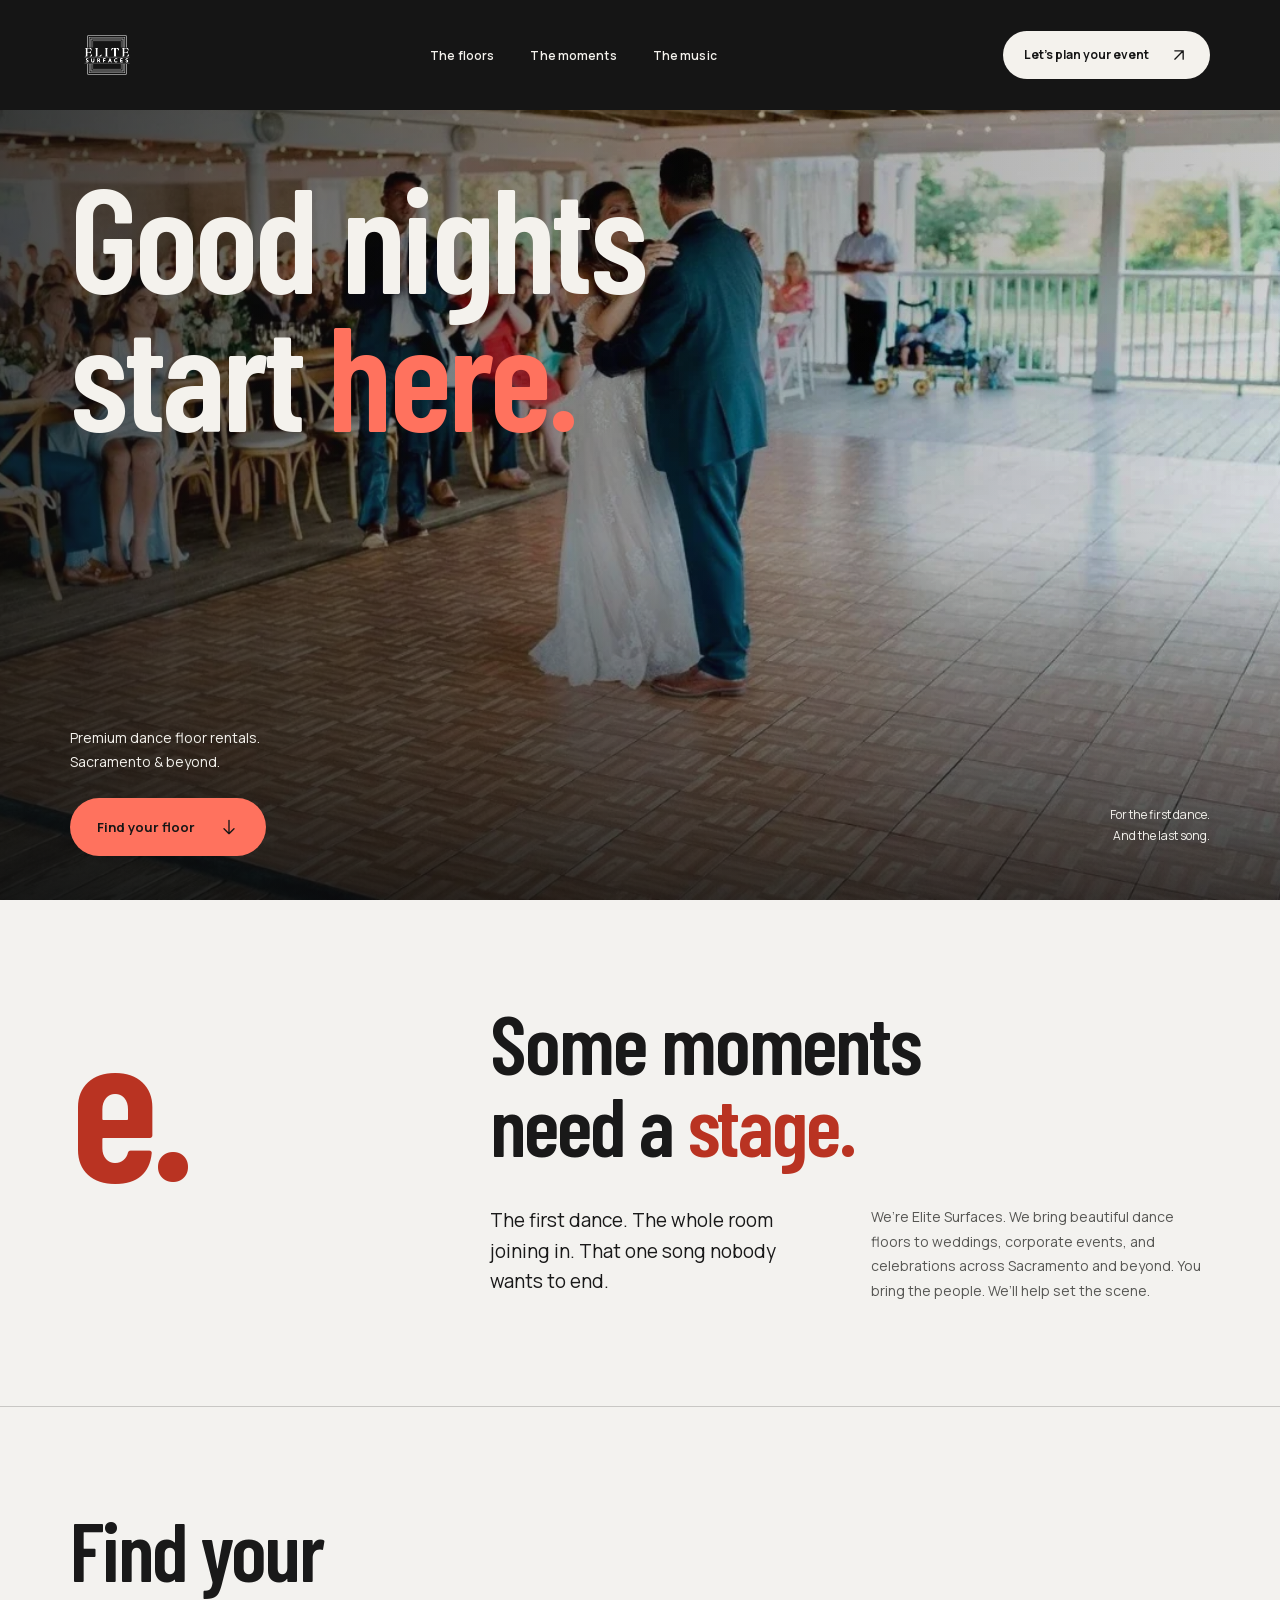
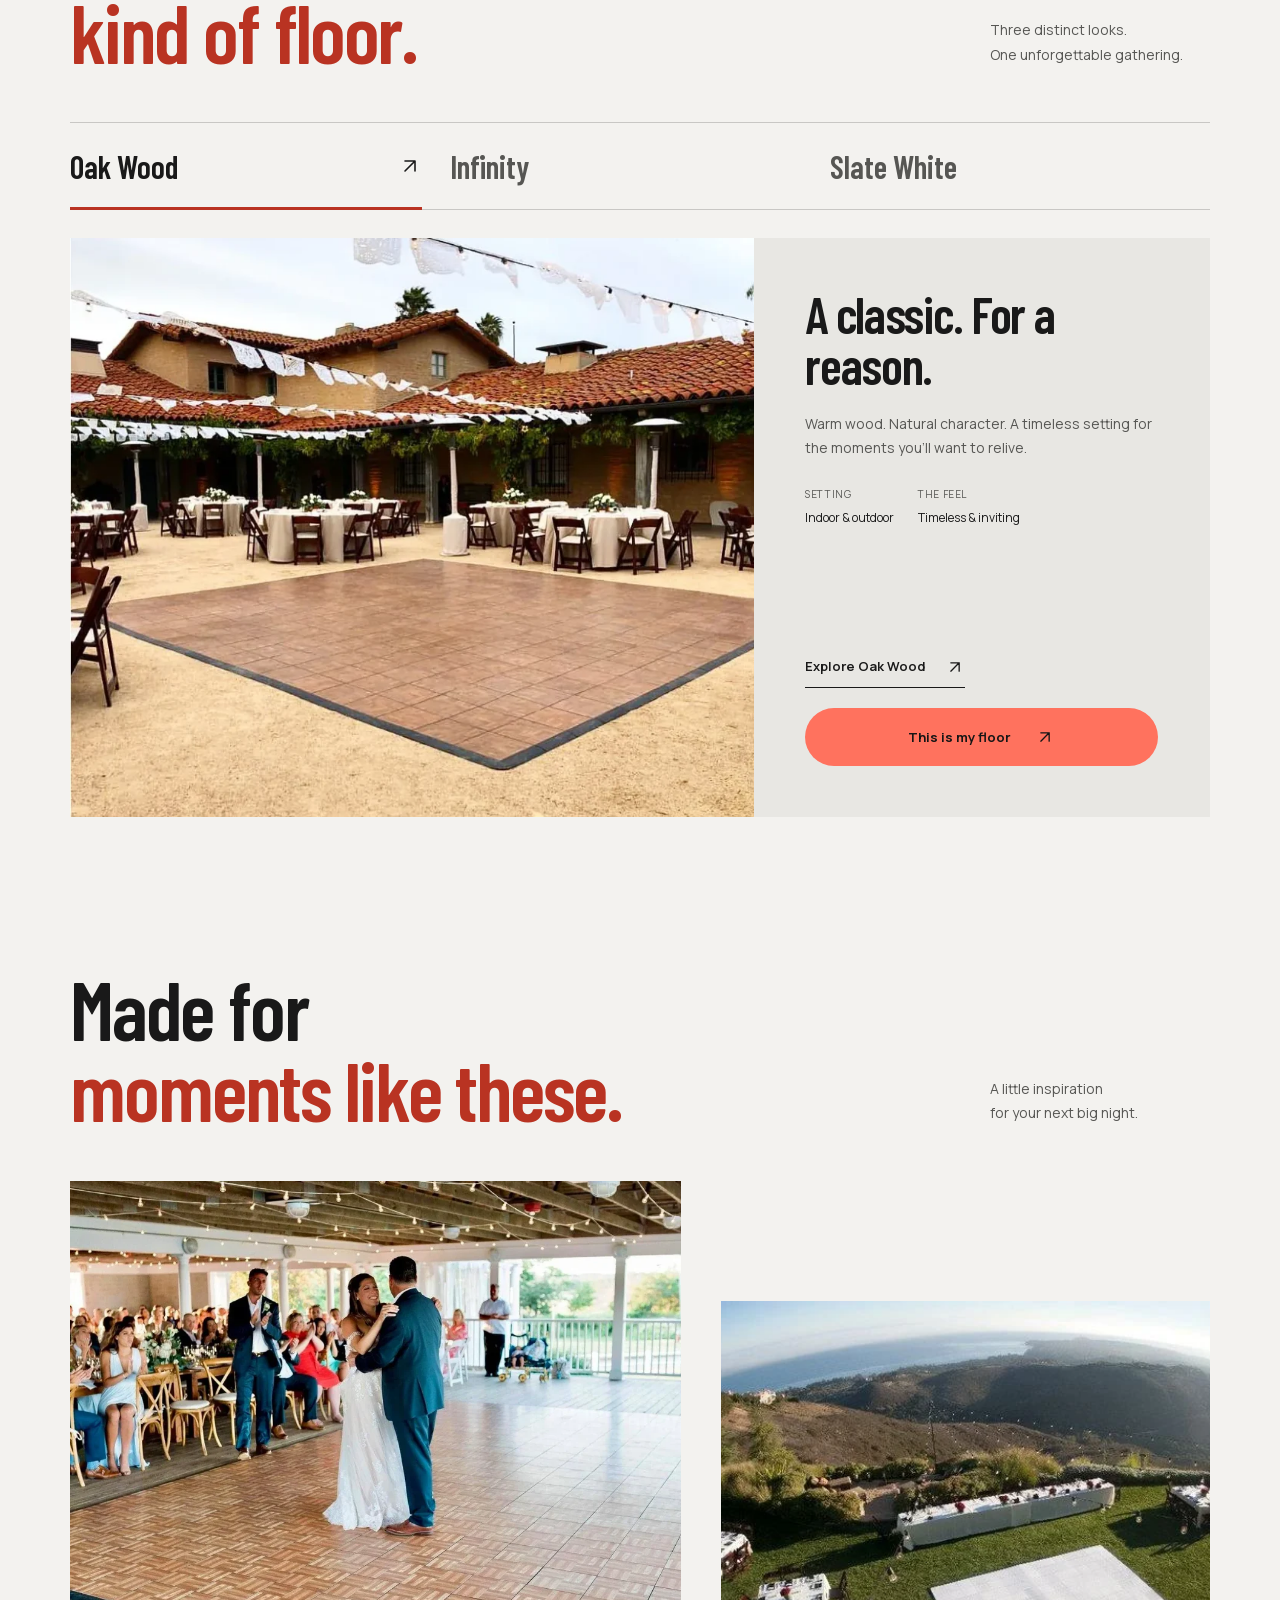
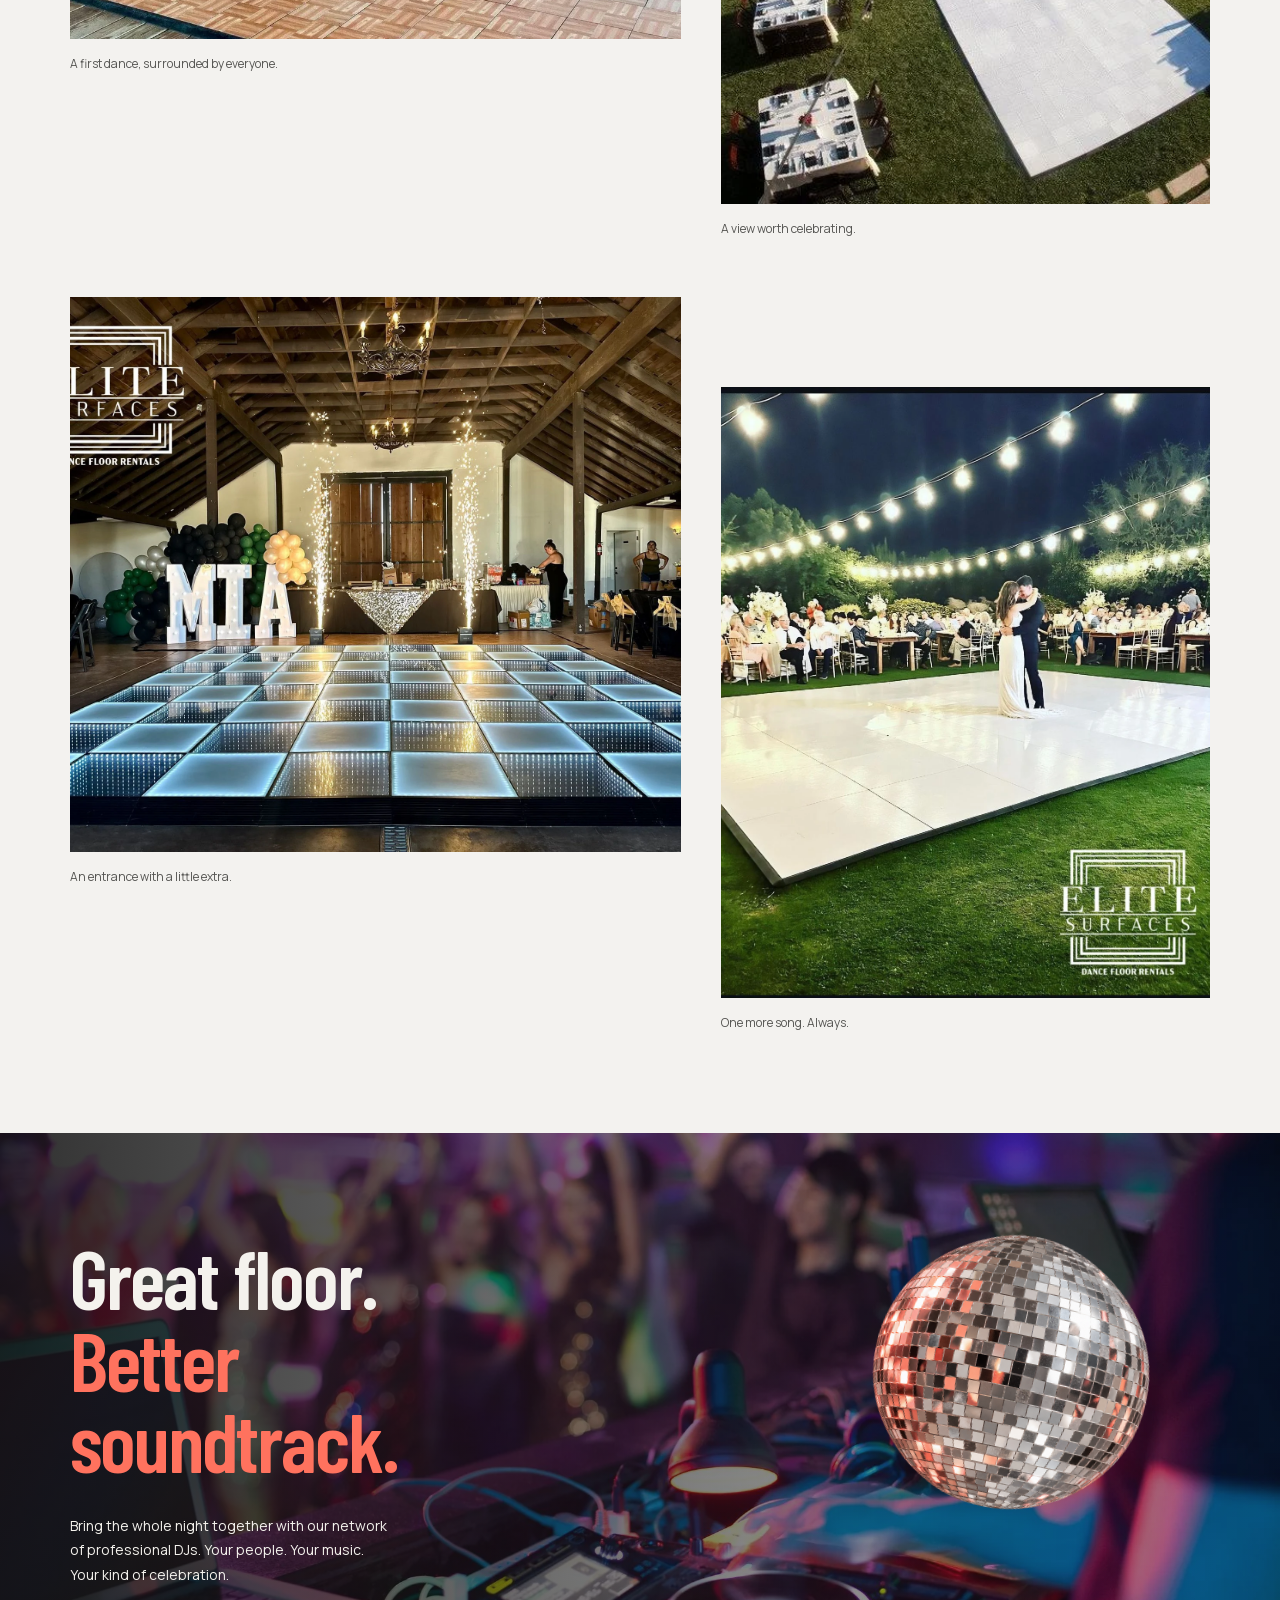
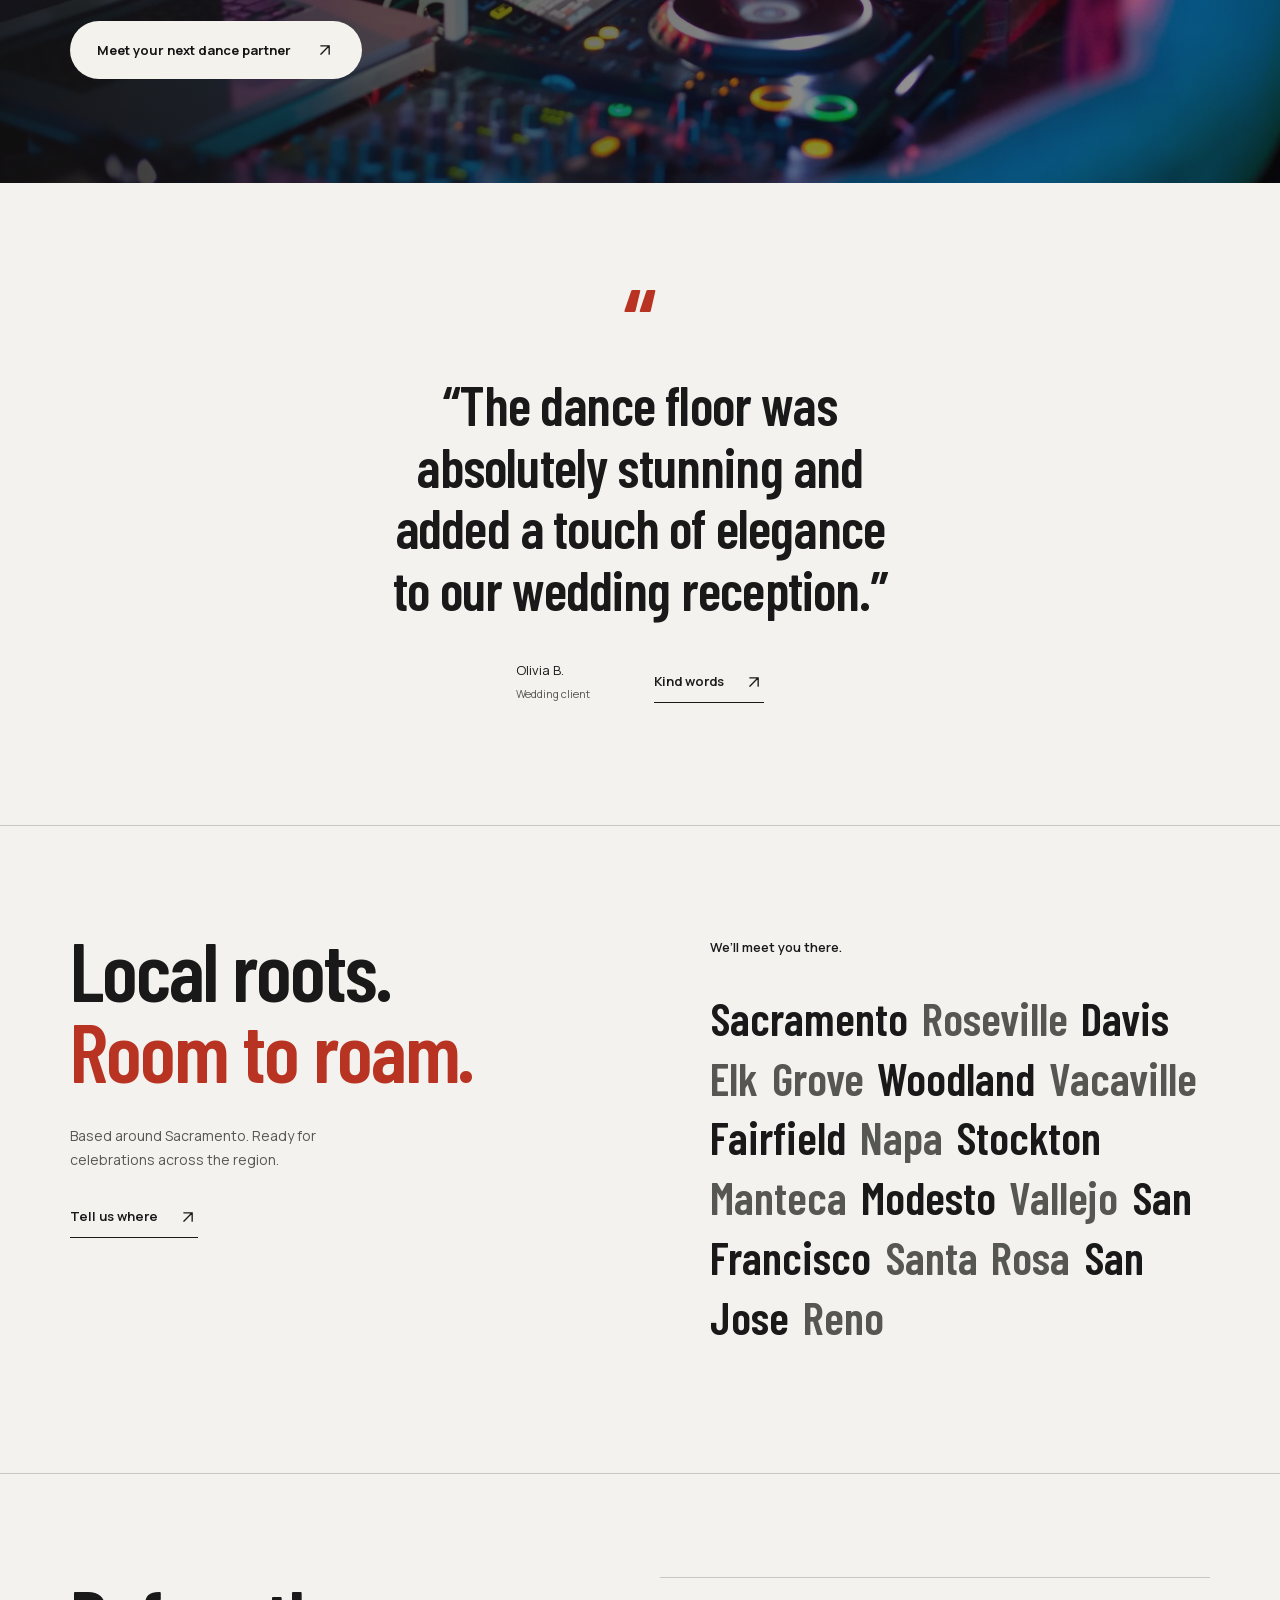
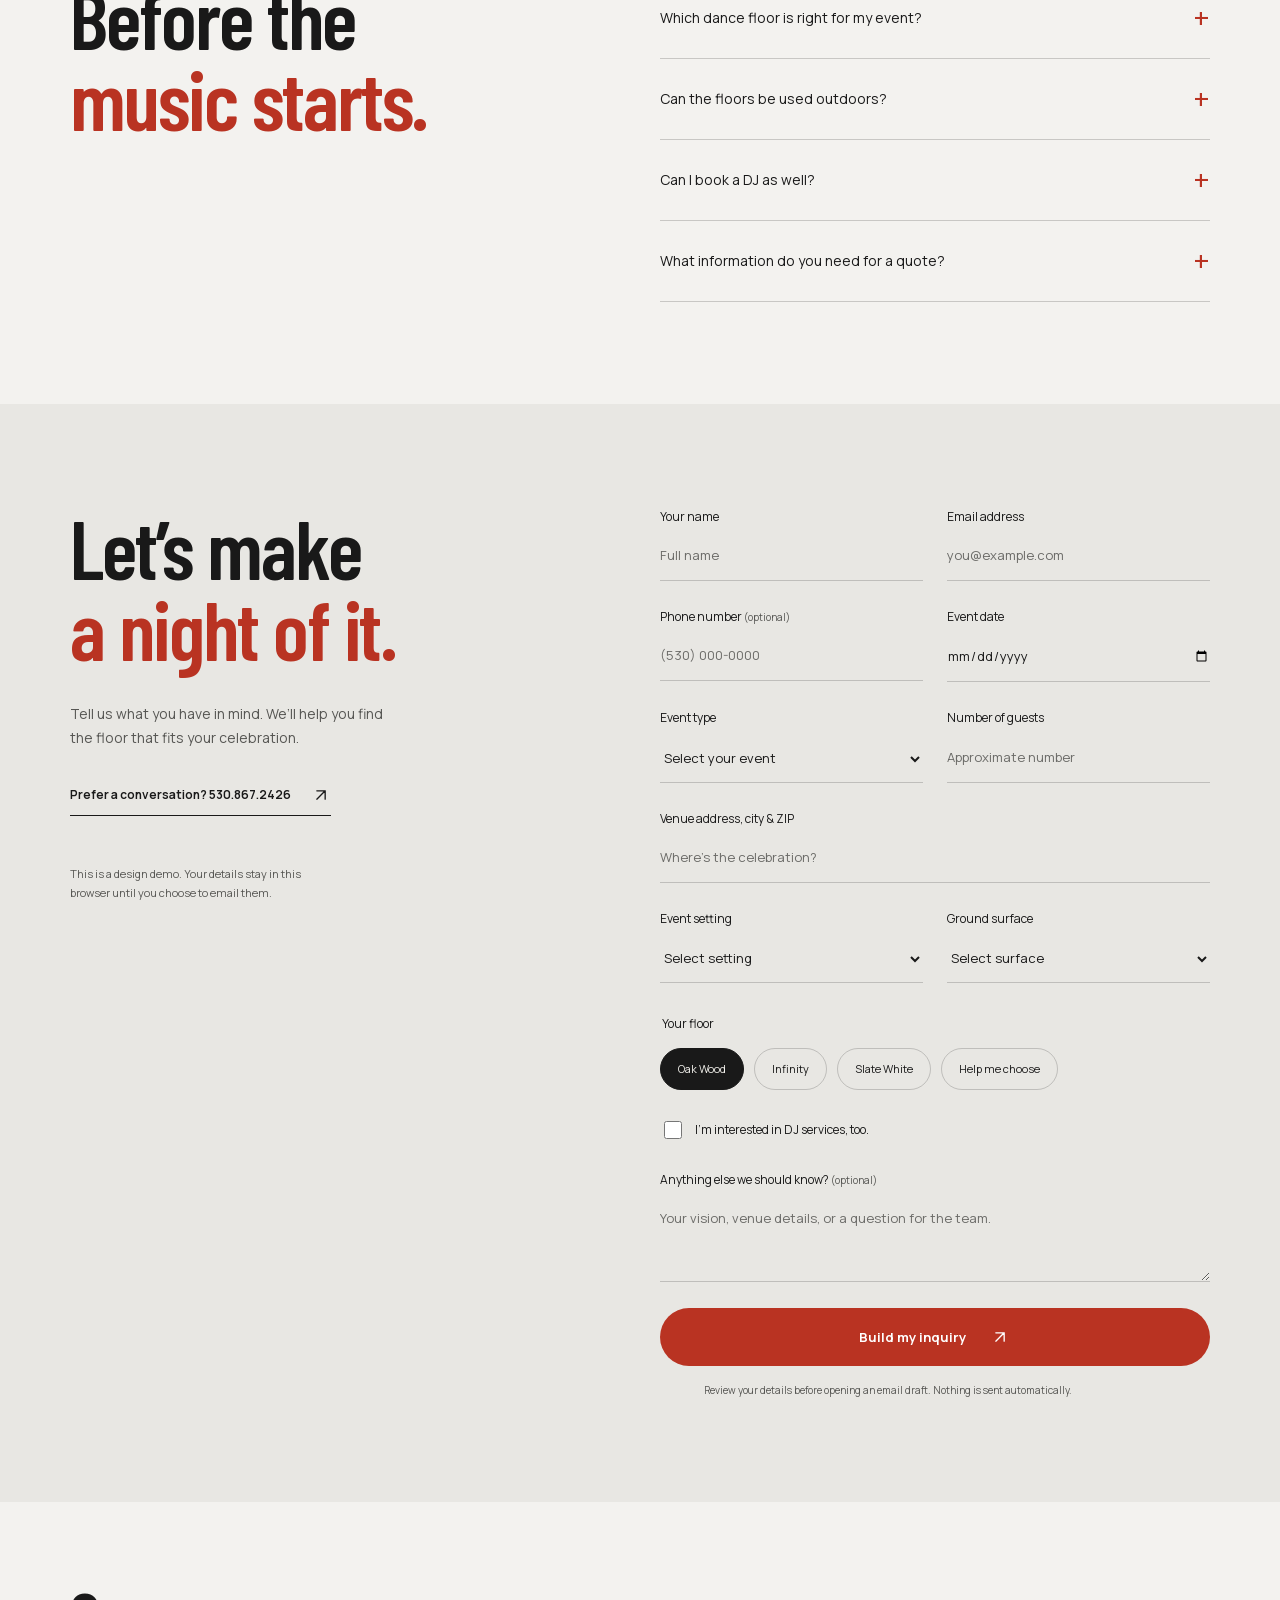
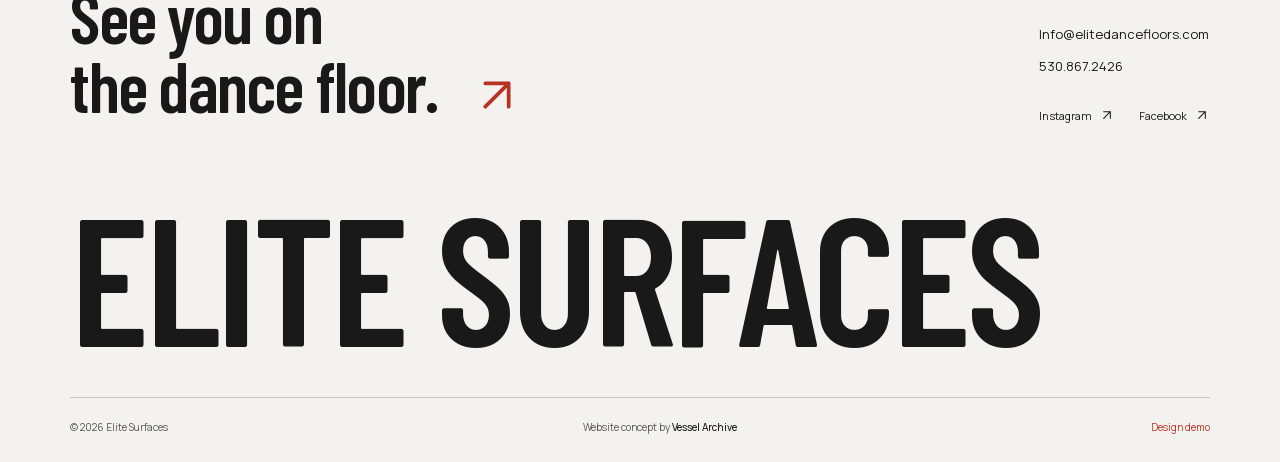
==== index.html @ 4cedf910 "Build Elite Surfaces demo with bold Vessel Archive design Add nine responsive static pages, original" ====
<!doctype html><html lang="en"><head><meta charset="utf-8"><meta name="viewport" content="width=device-width,initial-scale=1"><meta name="color-scheme" content="dark light"><meta name="theme-color" content="#151515"><meta name="robots" content="noindex,nofollow"><title>Good nights start here | Elite Surfaces</title><meta name="description" content="Premium dance floor rentals and DJ services for weddings, corporate events, and celebrations in Sacramento and surrounding areas."><meta property="og:title" content="Good nights start here | Elite Surfaces"><meta property="og:description" content="Premium dance floor rentals and DJ services for weddings, corporate events, and celebrations in Sacramento and surrounding areas."><meta property="og:type" content="website"><link rel="icon" href="./assets/elite-surfaces-logo.svg" type="image/svg+xml"><link rel="preload" href="./assets/barlow-condensed-600.woff2" as="font" type="font/woff2" crossorigin><link rel="preload" href="./assets/manrope-variable.woff2" as="font" type="font/woff2" crossorigin><link rel="stylesheet" href="./styles.css"><script defer src="./app.js"></script></head><body><a class="skip-link" href="#main">Skip to content</a><header class="site-header"><a class="brand" href="./index.html" aria-label="Elite Surfaces home"><img src="./assets/elite-surfaces-logo.svg" width="74" height="74" alt="Elite Surfaces"></a><nav class="desktop-nav" aria-label="Main navigation"><a href="./index.html#floors">The floors</a><a href="./index.html#moments">The moments</a><a href="./Professional_DJs/">The music</a></nav><div class="header-actions"><a class="button small light" href="./request-a-quote/">Let’s plan your event <svg viewBox="0 0 24 24" fill="none" aria-hidden="true"><path d="M7 17 17 7M7 7h10v10" stroke="currentColor" stroke-width="1.6" stroke-linecap="round" stroke-linejoin="round"/></svg></a><button class="menu-toggle" aria-label="Open menu" aria-expanded="false" aria-controls="mobile-nav"><span></span><span></span></button></div><nav id="mobile-nav" class="mobile-nav" aria-label="Mobile navigation" hidden><a href="./index.html#floors">The floors</a><a href="./index.html#moments">The moments</a><a href="./Professional_DJs/">The music</a><a href="./Testimonials/">Kind words</a><a href="./request-a-quote/">Plan your event</a><a href="tel:+15308672426">530.867.2426</a></nav></header><main id="main"><section class="hero"><img class="hero-image" src="./assets/oak-first-dance.webp" width="1138" height="757" fetchpriority="high" alt="A couple sharing their first dance on an oak floor at their wedding reception"><div class="hero-shade"></div><div class="hero-content"><h1><span>Good nights</span><span>start <em>here.</em></span></h1><div class="hero-bottom"><div><p>Premium dance floor rentals.<br>Sacramento & beyond.</p><a class="button coral" href="#floors">Find your floor <svg viewBox="0 0 24 24" fill="none" aria-hidden="true"><path d="M12 4v16m-6-6 6 6 6-6" stroke="currentColor" stroke-width="1.6" stroke-linecap="round" stroke-linejoin="round"/></svg></a></div><p class="hero-signoff">For the first dance.<br>And the last song.</p></div></div></section>
<section class="intro section"><div class="intro-mark" aria-hidden="true">e.</div><div><h2>Some moments<br>need a <em>stage.</em></h2><div class="intro-copy"><p>The first dance. The whole room joining in. That one song nobody wants to end.</p><p>We’re Elite Surfaces. We bring beautiful dance floors to weddings, corporate events, and celebrations across Sacramento and beyond. You bring the people. We’ll help set the scene.</p></div></div></section>
<section id="floors" class="section collection"><div class="section-heading"><h2>Find your<br><em>kind of floor.</em></h2><p>Three distinct looks.<br>One unforgettable gathering.</p></div><div class="floor-tabs" role="tablist" aria-label="Explore our dance floors"><button role="tab" id="tab-oak" aria-controls="panel-oak" aria-selected="true" tabindex="0">Oak Wood<span><svg viewBox="0 0 24 24" fill="none" aria-hidden="true"><path d="M7 17 17 7M7 7h10v10" stroke="currentColor" stroke-width="1.6" stroke-linecap="round" stroke-linejoin="round"/></svg></span></button><button role="tab" id="tab-infinity" aria-controls="panel-infinity" aria-selected="false" tabindex="-1">Infinity<span><svg viewBox="0 0 24 24" fill="none" aria-hidden="true"><path d="M7 17 17 7M7 7h10v10" stroke="currentColor" stroke-width="1.6" stroke-linecap="round" stroke-linejoin="round"/></svg></span></button><button role="tab" id="tab-white" aria-controls="panel-white" aria-selected="false" tabindex="-1">Slate White<span><svg viewBox="0 0 24 24" fill="none" aria-hidden="true"><path d="M7 17 17 7M7 7h10v10" stroke="currentColor" stroke-width="1.6" stroke-linecap="round" stroke-linejoin="round"/></svg></span></button></div><div role="tabpanel" id="panel-oak" aria-labelledby="tab-oak" class="floor-panel" ><div class="floor-photo"><img src="./assets/oak-floor.webp" alt="Oak Wood dance floor" width="1200" height="900" loading="lazy"></div><div class="floor-info"><h3>A classic. For a reason.</h3><p>Warm wood. Natural character. A timeless setting for the moments you’ll want to relive.</p><dl><div><dt>Setting</dt><dd>Indoor & outdoor</dd></div><div><dt>The feel</dt><dd>Timeless & inviting</dd></div></dl><a class="text-link" href="./Oak_Dance_Floor/">Explore Oak Wood <svg viewBox="0 0 24 24" fill="none" aria-hidden="true"><path d="M7 17 17 7M7 7h10v10" stroke="currentColor" stroke-width="1.6" stroke-linecap="round" stroke-linejoin="round"/></svg></a><a class="button coral" href="./request-a-quote/?floor=oak">This is my floor <svg viewBox="0 0 24 24" fill="none" aria-hidden="true"><path d="M7 17 17 7M7 7h10v10" stroke="currentColor" stroke-width="1.6" stroke-linecap="round" stroke-linejoin="round"/></svg></a></div></div><div role="tabpanel" id="panel-infinity" aria-labelledby="tab-infinity" class="floor-panel" hidden><div class="floor-photo"><img src="./assets/infinity-floor.webp" alt="Infinity dance floor" width="1200" height="900" loading="lazy"></div><div class="floor-info"><h3>Make an entrance. Into infinity.</h3><p>Mirrored surfaces and LED light create an illusion of endless depth. A floor that becomes part of the show.</p><dl><div><dt>Setting</dt><dd>Indoor only</dd></div><div><dt>The feel</dt><dd>Immersive & electric</dd></div></dl><a class="text-link" href="./infinity_dance_floor/">Explore Infinity <svg viewBox="0 0 24 24" fill="none" aria-hidden="true"><path d="M7 17 17 7M7 7h10v10" stroke="currentColor" stroke-width="1.6" stroke-linecap="round" stroke-linejoin="round"/></svg></a><a class="button coral" href="./request-a-quote/?floor=infinity">This is my floor <svg viewBox="0 0 24 24" fill="none" aria-hidden="true"><path d="M7 17 17 7M7 7h10v10" stroke="currentColor" stroke-width="1.6" stroke-linecap="round" stroke-linejoin="round"/></svg></a></div></div><div role="tabpanel" id="panel-white" aria-labelledby="tab-white" class="floor-panel" hidden><div class="floor-photo"><img src="./assets/white-floor.webp" alt="Slate White dance floor" width="1200" height="900" loading="lazy"></div><div class="floor-info"><h3>Your vision. A clean canvas.</h3><p>A bright, polished finish that lets your whole celebration shine. Effortless with every color palette.</p><dl><div><dt>Setting</dt><dd>Ask about your venue</dd></div><div><dt>The feel</dt><dd>Modern & refined</dd></div></dl><a class="text-link" href="./slate_white_dance_floor/">Explore Slate White <svg viewBox="0 0 24 24" fill="none" aria-hidden="true"><path d="M7 17 17 7M7 7h10v10" stroke="currentColor" stroke-width="1.6" stroke-linecap="round" stroke-linejoin="round"/></svg></a><a class="button coral" href="./request-a-quote/?floor=white">This is my floor <svg viewBox="0 0 24 24" fill="none" aria-hidden="true"><path d="M7 17 17 7M7 7h10v10" stroke="currentColor" stroke-width="1.6" stroke-linecap="round" stroke-linejoin="round"/></svg></a></div></div></section>
<section id="moments" class="section moments"><div class="section-heading"><h2>Made for<br><em>moments like these.</em></h2><p>A little inspiration<br>for your next big night.</p></div><div class="gallery-grid"><figure class="gallery-item"><button class="gallery-open" data-caption="A first dance, surrounded by everyone." aria-label="Enlarge: A couple dancing on an oak floor at their wedding reception"><img src="./assets/oak-first-dance.webp" alt="A couple dancing on an oak floor at their wedding reception" loading="lazy" width="1200" height="900"><span class="gallery-expand">View image <svg viewBox="0 0 24 24" fill="none" aria-hidden="true"><path d="M7 17 17 7M7 7h10v10" stroke="currentColor" stroke-width="1.6" stroke-linecap="round" stroke-linejoin="round"/></svg></span></button><figcaption>A first dance, surrounded by everyone.</figcaption></figure><figure class="gallery-item"><button class="gallery-open" data-caption="A view worth celebrating." aria-label="Enlarge: A white dance floor at an outdoor reception overlooking the coast"><img src="./assets/white-ocean-view.webp" alt="A white dance floor at an outdoor reception overlooking the coast" loading="lazy" width="1200" height="900"><span class="gallery-expand">View image <svg viewBox="0 0 24 24" fill="none" aria-hidden="true"><path d="M7 17 17 7M7 7h10v10" stroke="currentColor" stroke-width="1.6" stroke-linecap="round" stroke-linejoin="round"/></svg></span></button><figcaption>A view worth celebrating.</figcaption></figure><figure class="gallery-item"><button class="gallery-open" data-caption="An entrance with a little extra." aria-label="Enlarge: An Infinity LED dance floor at an indoor celebration"><img src="./assets/wedding-floor-evening.webp" alt="An Infinity LED dance floor at an indoor celebration" loading="lazy" width="1200" height="900"><span class="gallery-expand">View image <svg viewBox="0 0 24 24" fill="none" aria-hidden="true"><path d="M7 17 17 7M7 7h10v10" stroke="currentColor" stroke-width="1.6" stroke-linecap="round" stroke-linejoin="round"/></svg></span></button><figcaption>An entrance with a little extra.</figcaption></figure><figure class="gallery-item"><button class="gallery-open" data-caption="One more song. Always." aria-label="Enlarge: Newlyweds dancing on a white floor under string lights"><img src="./assets/white-first-dance.webp" alt="Newlyweds dancing on a white floor under string lights" loading="lazy" width="1200" height="900"><span class="gallery-expand">View image <svg viewBox="0 0 24 24" fill="none" aria-hidden="true"><path d="M7 17 17 7M7 7h10v10" stroke="currentColor" stroke-width="1.6" stroke-linecap="round" stroke-linejoin="round"/></svg></span></button><figcaption>One more song. Always.</figcaption></figure></div></section>
<section class="dj-feature"><img src="./assets/dj-performance.webp" alt="A DJ mixing music for a lively dance floor" width="1920" height="1280" loading="lazy"><div class="dj-shade"></div><div class="dj-copy"><h2>Great floor.<br><em>Better soundtrack.</em></h2><p>Bring the whole night together with our network of professional DJs. Your people. Your music. Your kind of celebration.</p><a class="button light" href="./Professional_DJs/">Meet your next dance partner <svg viewBox="0 0 24 24" fill="none" aria-hidden="true"><path d="M7 17 17 7M7 7h10v10" stroke="currentColor" stroke-width="1.6" stroke-linecap="round" stroke-linejoin="round"/></svg></a></div><img class="disco-accent" src="./assets/disco-ball.png" alt="" width="300" height="300" loading="lazy"></section>
<section class="testimonial section"><p class="quote-mark" aria-hidden="true">“</p><blockquote>“The dance floor was absolutely stunning and added a touch of elegance to our wedding reception.”</blockquote><div class="testimonial-credit"><span>Olivia B.<br><small>Wedding client</small></span><a class="text-link" href="./Testimonials/">Kind words <svg viewBox="0 0 24 24" fill="none" aria-hidden="true"><path d="M7 17 17 7M7 7h10v10" stroke="currentColor" stroke-width="1.6" stroke-linecap="round" stroke-linejoin="round"/></svg></a></div></section>
<section class="service-section section"><div class="service-heading"><h2>Local roots.<br><em>Room to roam.</em></h2><p>Based around Sacramento. Ready for celebrations across the region.</p><a class="text-link" href="./request-a-quote/">Tell us where <svg viewBox="0 0 24 24" fill="none" aria-hidden="true"><path d="M7 17 17 7M7 7h10v10" stroke="currentColor" stroke-width="1.6" stroke-linecap="round" stroke-linejoin="round"/></svg></a></div><div class="service-places"><h3>We’ll meet you there.</h3><p>Sacramento <span>Roseville</span> Davis <span>Elk Grove</span> Woodland <span>Vacaville</span> Fairfield <span>Napa</span> Stockton <span>Manteca</span> Modesto <span>Vallejo</span> San Francisco <span>Santa Rosa</span> San Jose <span>Reno</span></p></div></section>
<section class="faq-section section"><h2>Before the<br><em>music starts.</em></h2><div class="faq-list"><details><summary>Which dance floor is right for my event?<span>+</span></summary><p>Oak Wood brings a classic feel to indoor and outdoor events. Infinity pairs mirrors and LEDs for an indoor experience. Slate White offers a clean, versatile look. Share your venue and vision with the team to choose the best fit.</p></details><details><summary>Can the floors be used outdoors?<span>+</span></summary><p>Oak Wood is available for indoor and outdoor use. Infinity is for indoor use only. Tell us about your venue and ground surface so the team can confirm the right setup for your event.</p></details><details><summary>Can I book a DJ as well?<span>+</span></summary><p>Yes. Elite Surfaces offers a network of professional DJs for weddings, corporate events, and private celebrations. Add DJ services to your inquiry and share the kind of music you have in mind.</p></details><details><summary>What information do you need for a quote?<span>+</span></summary><p>Your event date, location, guest count, preferred floor, and the surface it will sit on. Include any venue requirements or questions so the team can help plan your setup.</p></details></div></section><section id="quote" class="section quote-section"><div class="quote-heading"><h2>Let’s make<br><em>a night of it.</em></h2><p>Tell us what you have in mind. We’ll help you find the floor that fits your celebration.</p><a class="text-link" href="tel:+15308672426">Prefer a conversation? 530.867.2426 <svg viewBox="0 0 24 24" fill="none" aria-hidden="true"><path d="M7 17 17 7M7 7h10v10" stroke="currentColor" stroke-width="1.6" stroke-linecap="round" stroke-linejoin="round"/></svg></a><p class="demo-note">This is a design demo. Your details stay in this browser until you choose to email them.</p></div><form class="quote-form"><div class="form-grid"><label>Your name<input name="name" autocomplete="name" required placeholder="Full name" maxlength="100"></label><label>Email address<input name="email" type="email" autocomplete="email" required placeholder="you@example.com" maxlength="150"></label><label>Phone number <span>(optional)</span><input name="phone" type="tel" autocomplete="tel" placeholder="(530) 000-0000" maxlength="40"></label><label>Event date<input name="date" type="date" required></label><label>Event type<select name="event" required><option value="">Select your event</option><option>Wedding</option><option>Corporate event</option><option>Private party</option><option>Other celebration</option></select></label><label>Number of guests<input name="guests" type="number" min="1" max="100000" step="1" placeholder="Approximate number" required></label><label class="full">Venue address, city & ZIP<input name="venue" autocomplete="street-address" required placeholder="Where’s the celebration?" maxlength="250"></label><label>Event setting<select name="setting" required><option value="">Select setting</option><option>Venue / indoors</option><option>Venue / outdoors</option><option>Private property / indoors</option><option>Private property / outdoors</option></select></label><label>Ground surface<select name="surface" required><option value="">Select surface</option><option>Grass</option><option>Concrete</option><option>Dirt</option><option>Other / not sure</option></select></label></div><fieldset class="floor-choices"><legend>Your floor</legend><label><input type="radio" name="floor" value="Oak Wood" checked><span>Oak Wood</span></label><label><input type="radio" name="floor" value="Infinity"><span>Infinity</span></label><label><input type="radio" name="floor" value="Slate White"><span>Slate White</span></label><label><input type="radio" name="floor" value="Help me choose"><span>Help me choose</span></label></fieldset><p class="field-note" id="floor-note" hidden>Infinity is designed for indoor use only. Choose an indoor setting or another floor.</p><label class="checkbox-label"><input name="dj" type="checkbox"> I’m interested in DJ services, too.</label><label>Anything else we should know? <span>(optional)</span><textarea name="notes" rows="3" maxlength="2000" placeholder="Your vision, venue details, or a question for the team."></textarea></label><button class="button coral form-submit" type="submit">Build my inquiry <svg viewBox="0 0 24 24" fill="none" aria-hidden="true"><path d="M7 17 17 7M7 7h10v10" stroke="currentColor" stroke-width="1.6" stroke-linecap="round" stroke-linejoin="round"/></svg></button><p class="form-hint">Review your details before opening an email draft. Nothing is sent automatically.</p><div class="inquiry-result" tabindex="-1" hidden><h3>Your inquiry is ready.</h3><p>Review it below, then copy it or open your email app to send it to Elite Surfaces.</p><pre class="inquiry-summary"></pre><div class="result-actions"><a class="button coral email-inquiry" href="mailto:Info@elitedancefloors.com">Open email draft <svg viewBox="0 0 24 24" fill="none" aria-hidden="true"><path d="M7 17 17 7M7 7h10v10" stroke="currentColor" stroke-width="1.6" stroke-linecap="round" stroke-linejoin="round"/></svg></a><button type="button" class="button outline copy-inquiry">Copy inquiry</button></div><p class="copy-status" role="status" aria-live="polite"></p></div></form></section></main><footer class="site-footer"><div class="footer-top"><a class="footer-cta" href="./request-a-quote/">See you on<br>the dance floor. <svg viewBox="0 0 24 24" fill="none" aria-hidden="true"><path d="M7 17 17 7M7 7h10v10" stroke="currentColor" stroke-width="1.6" stroke-linecap="round" stroke-linejoin="round"/></svg></a><div class="footer-contact"><a href="mailto:Info@elitedancefloors.com">Info@elitedancefloors.com</a><a href="tel:+15308672426">530.867.2426</a><div class="social-links"><a href="https://www.instagram.com/elitesurfacedancefloors" target="_blank" rel="noopener noreferrer">Instagram <svg viewBox="0 0 24 24" fill="none" aria-hidden="true"><path d="M7 17 17 7M7 7h10v10" stroke="currentColor" stroke-width="1.6" stroke-linecap="round" stroke-linejoin="round"/></svg></a><a href="https://www.facebook.com/joaquin.naranjo.5" target="_blank" rel="noopener noreferrer">Facebook <svg viewBox="0 0 24 24" fill="none" aria-hidden="true"><path d="M7 17 17 7M7 7h10v10" stroke="currentColor" stroke-width="1.6" stroke-linecap="round" stroke-linejoin="round"/></svg></a></div></div></div><p class="footer-wordmark" aria-hidden="true">ELITE SURFACES</p><div class="footer-bottom"><span>© 2026 Elite Surfaces</span><span>Website concept by <strong>Vessel Archive</strong></span><span class="demo-label">Design demo</span></div></footer><dialog class="lightbox" aria-labelledby="lightbox-caption"><button type="button" class="lightbox-close icon-button" aria-label="Close image">Close</button><figure><img id="lightbox-image" alt=""><figcaption id="lightbox-caption"></figcaption></figure><div class="lightbox-controls"><button type="button" class="button outline" data-gallery-step="-1">Previous</button><button type="button" class="button outline" data-gallery-step="1">Next</button></div></dialog></body></html>
---- styles.css ----
@font-face{font-family:Barlow Condensed;src:url('./assets/barlow-condensed-600.woff2') format('woff2');font-weight:600;font-display:swap}@font-face{font-family:Barlow Condensed;src:url('./assets/barlow-condensed-700.woff2') format('woff2');font-weight:700;font-display:swap}@font-face{font-family:Manrope;src:url('./assets/manrope-variable.woff2') format('woff2');font-weight:200 800;font-display:swap}
:root{--bg:#151515;--panel:#202020;--text:#f4f2ed;--muted:#b6b5b0;--accent:#ff725e;--line:rgba(244,242,237,.18);--pad:clamp(24px,5.5vw,96px);--ease:cubic-bezier(.16,1,.3,1);color-scheme:dark;scroll-behavior:smooth;scroll-padding-top:32px;font-family:Manrope,Arial,sans-serif;font-synthesis:none;background:var(--bg);color:var(--text)}*{box-sizing:border-box}body{margin:0}body:has(dialog[open]){overflow:hidden}button,input,select,textarea{font:inherit}button,a{-webkit-tap-highlight-color:transparent}button{color:inherit}a{color:inherit;text-decoration:none}button{cursor:pointer}img{display:block;max-width:100%;object-fit:cover}svg{width:24px;height:24px;flex-shrink:0}p{line-height:1.75;margin:0 0 24px;max-width:65ch}h1,h2,h3,p,figure{margin-top:0}h1,h2,h3{font-family:Barlow Condensed,'Arial Narrow',sans-serif;font-weight:600;line-height:.98;letter-spacing:-.025em}h1{font-size:clamp(76px,10.7vw,164px);margin-bottom:40px}h2{font-size:clamp(56px,6.5vw,96px);margin-bottom:32px}h3{font-size:clamp(38px,4vw,56px);margin-bottom:22px}h1 em,h2 em{font-style:normal;color:var(--accent)}::selection{background:var(--accent);color:#151515}:focus-visible{outline:2px solid var(--accent);outline-offset:6px}input,textarea{caret-color:var(--accent)}::-webkit-scrollbar{width:9px}::-webkit-scrollbar-track{background:var(--bg)}::-webkit-scrollbar-thumb{background:#555;border:2px solid var(--bg);border-radius:8px}[hidden]{display:none!important}.section{padding:clamp(72px,8vw,128px) var(--pad);max-width:1800px;margin:auto}.button{display:inline-flex;align-items:center;justify-content:center;gap:24px;min-height:58px;padding:16px 26px;border:1px solid transparent;border-radius:999px;font-size:13px;font-weight:700;line-height:1.4;transition:background .25s,color .25s,transform .3s var(--ease);text-align:center;white-space:normal}.button svg{width:20px;height:20px}.button:hover{transform:translateY(-3px)}.button:active{transform:translateY(0) scale(.98)}.button.coral{background:var(--accent);color:#151515}.button.coral:hover{background:#ff9686}.button.light{background:#f4f2ed;color:#151515}.button.light:hover{background:var(--accent)}.button.outline{border-color:var(--line);background:transparent}.button.outline:hover{background:var(--text);color:var(--bg)}.button.small{min-height:48px;padding:12px 20px;font-size:12px;gap:20px}.text-link{display:inline-flex;align-items:center;gap:20px;font-size:13px;font-weight:650;padding:10px 0;border-bottom:1px solid currentColor;line-height:1.5}.text-link svg{width:20px;height:20px;transition:transform .3s var(--ease)}.text-link:hover svg{transform:translate(3px,-3px)}.skip-link{position:fixed;top:-100px;left:20px;z-index:50;background:var(--accent);color:#151515;padding:15px 24px;border-radius:0 0 12px 12px}.skip-link:focus{top:0}.site-header{height:110px;position:absolute;z-index:10;top:0;left:0;right:0;display:flex;align-items:center;justify-content:space-between;padding:16px var(--pad);gap:32px;color:#f4f2ed}.brand{flex-shrink:0}.brand img{width:74px;height:74px;filter:grayscale(1) brightness(1.8);mix-blend-mode:screen}.desktop-nav{display:flex;gap:36px;font-size:12px;font-weight:600;letter-spacing:.01em}.desktop-nav a{position:relative;padding:12px 0}.desktop-nav a:after{content:'';position:absolute;left:0;bottom:4px;width:0;height:1px;background:var(--accent);transition:width .25s}.desktop-nav a:hover:after{width:100%}.header-actions{display:flex;gap:20px;align-items:center}.menu-toggle{display:none;width:46px;height:46px;background:transparent;border:1px solid rgba(244,242,237,.5);border-radius:50%;align-items:center;justify-content:center;flex-direction:column;gap:6px}.menu-toggle span{width:18px;height:1px;background:currentColor;transition:transform .25s}.menu-toggle[aria-expanded=true] span:first-child{transform:translateY(3.5px) rotate(45deg)}.menu-toggle[aria-expanded=true] span:last-child{transform:translateY(-3.5px) rotate(-45deg)}.mobile-nav{position:absolute;left:0;right:0;top:100%;background:#202020;padding:28px var(--pad) 36px;box-shadow:0 24px 40px #0004}.mobile-nav a{display:block;padding:14px 0;border-bottom:1px solid #ffffff24;font-size:18px}
.hero{position:relative;min-height:780px;height:min(900px,100svh);isolation:isolate;color:#f4f2ed;overflow:hidden}.hero-image,.hero-shade,.dj-shade{position:absolute;inset:0;width:100%;height:100%;z-index:-2}.hero-image{object-position:60% 58%}.hero-shade{z-index:-1;background:linear-gradient(90deg,rgba(12,12,12,.72),rgba(12,12,12,.24) 67%,rgba(12,12,12,.1)),linear-gradient(0deg,rgba(12,12,12,.75),transparent 40%,rgba(12,12,12,.12) 80%)}.hero-content{padding:clamp(170px,19vh,210px) var(--pad) 44px;position:relative;height:100%;display:flex;flex-direction:column;justify-content:space-between;max-width:1800px;margin:auto}.hero h1{font-size:clamp(90px,11.5vw,178px);line-height:.88;max-width:12ch;margin:0 0 40px;letter-spacing:-.025em}.hero h1 span{display:block}.hero h1 span+span{margin-top:8px}.hero h1 em{color:var(--accent)}.hero-bottom{display:flex;justify-content:space-between;gap:32px;align-items:flex-end}.hero-bottom p{font-size:14px;line-height:1.7;margin-bottom:24px}.hero-bottom .hero-signoff{font-size:12px;margin:0 0 10px;text-align:right}.intro{display:grid;grid-template-columns:1fr 2fr;gap:60px;border-bottom:1px solid var(--line)}.intro-mark{font-family:Barlow Condensed;font-size:210px;line-height:.8;color:var(--accent);letter-spacing:-.04em;padding-top:12px}.intro h2{max-width:12ch}.intro-copy{display:grid;grid-template-columns:1fr 1fr;gap:42px;margin-top:40px}.intro-copy p{font-size:14px;color:var(--muted);margin:0}.intro-copy p:first-child{font-size:19px;color:var(--text);line-height:1.6}.section-heading{display:grid;grid-template-columns:1.5fr 1fr;align-items:end;gap:48px;margin-bottom:50px}.section-heading h2{margin:0}.section-heading>p{font-size:14px;margin:0 0 5px;color:var(--muted);justify-self:end;min-width:220px}.floor-tabs{display:grid;grid-template-columns:repeat(3,1fr);border-top:1px solid var(--line);border-bottom:1px solid var(--line);margin-bottom:28px}.floor-tabs button{font-family:Barlow Condensed;font-size:32px;font-weight:600;background:transparent;border:0;padding:24px 0;color:var(--muted);text-align:left;display:flex;justify-content:space-between;gap:16px;align-items:center;position:relative;margin-right:28px}.floor-tabs button:after{content:'';position:absolute;bottom:-1px;height:3px;left:0;width:0;background:var(--accent);transition:width .35s var(--ease)}.floor-tabs button[aria-selected=true]{color:var(--text)}.floor-tabs button[aria-selected=true]:after{width:100%}.floor-tabs button span{display:flex}.floor-tabs button svg{opacity:0;transform:translate(-6px,6px);transition:transform .3s,opacity .3s}.floor-tabs button[aria-selected=true] svg,.floor-tabs button:hover svg{opacity:1;transform:none}.floor-tabs button:last-child{margin-right:0}.floor-panel{display:grid;grid-template-columns:1.5fr 1fr;min-height:530px;background:var(--panel)}.floor-photo{overflow:hidden}.floor-photo img{width:100%;height:100%;min-height:530px;object-position:center;transition:transform 1s var(--ease)}.floor-photo:hover img{transform:scale(1.03)}.floor-info{padding:clamp(28px,4vw,60px);display:flex;flex-direction:column;align-items:flex-start}.floor-info h3{max-width:11ch}.floor-info p{font-size:14px;color:var(--muted);margin-bottom:26px}.floor-info dl{width:100%;font-size:12px;display:flex;gap:24px;margin:0 0 22px;flex-wrap:wrap}.floor-info dt{color:var(--muted);font-size:10px;text-transform:uppercase;letter-spacing:.06em;margin-bottom:8px}.floor-info dd{margin:0}.floor-info>.text-link{margin-top:auto;margin-bottom:20px}.floor-info .button{width:100%}.moments{padding-top:48px}.gallery-grid{display:grid;grid-template-columns:1.25fr 1fr;gap:60px 40px;align-items:start}.gallery-item{margin:0}.gallery-item:nth-child(2){margin-top:120px}.gallery-item:nth-child(4){margin-top:90px}.gallery-item:nth-child(1){margin-bottom:-50px}.gallery-open{display:block;position:relative;overflow:hidden;width:100%;padding:0;background:var(--panel);border:0;text-align:left}.gallery-open img{width:100%;height:100%;aspect-ratio:4/3;transition:transform .8s var(--ease)}.gallery-item:nth-child(2) img{aspect-ratio:1/1.03}.gallery-item:nth-child(3) img{aspect-ratio:1.1}.gallery-item:nth-child(4) img{aspect-ratio:4/5}.gallery-expand{position:absolute;bottom:20px;right:20px;color:#151515;background:#f4f2ed;display:flex;align-items:center;gap:12px;border-radius:999px;padding:12px 16px;font-size:11px;font-weight:700;opacity:0;transform:translateY(10px);transition:.3s var(--ease)}.gallery-open:hover img{transform:scale(1.035)}.gallery-open:hover .gallery-expand,.gallery-open:focus-visible .gallery-expand{opacity:1;transform:none}.gallery-item figcaption{font-size:12px;color:var(--muted);margin-top:16px}.dj-feature{position:relative;isolation:isolate;min-height:650px;display:flex;align-items:center;overflow:hidden;color:#f4f2ed}.dj-feature>img:first-child{position:absolute;inset:0;z-index:-2;width:100%;height:100%;object-position:center 42%}.dj-shade{z-index:-1;background:linear-gradient(90deg,#111d 0%,#1118 55%,#1115 100%)}.dj-copy{padding:90px var(--pad);width:100%;max-width:1800px;margin:auto;position:relative;z-index:1}.dj-copy h2{max-width:12ch}.dj-copy p{font-size:14px;max-width:36ch;margin:24px 0 34px}.dj-feature .disco-accent{position:absolute;width:clamp(160px,24vw,340px);height:auto;right:9%;top:13%;transform:rotate(12deg);pointer-events:none}.testimonial{position:relative;max-width:1400px;text-align:center;padding-top:100px;padding-bottom:120px}.quote-mark{font-family:Barlow Condensed;font-size:100px;color:var(--accent);line-height:.75;max-width:none;margin-bottom:16px}.testimonial blockquote{font-family:Barlow Condensed;font-size:clamp(36px,4.3vw,64px);line-height:1.12;letter-spacing:-.015em;margin:0 auto 38px;max-width:22ch}.testimonial-credit{display:flex;gap:64px;align-items:center;justify-content:center;font-size:13px}.testimonial-credit span{text-align:left;line-height:1.8}.testimonial-credit small{color:var(--muted);font-size:11px}.service-section{display:grid;grid-template-columns:1.1fr 1fr;gap:90px;border-top:1px solid var(--line);border-bottom:1px solid var(--line)}.service-heading p{font-size:14px;max-width:32ch;color:var(--muted)}.service-places{padding-top:8px}.service-places h3{font-family:Manrope;font-size:13px;letter-spacing:0;line-height:1.6;margin-bottom:30px}.service-places p{font-family:Barlow Condensed;font-size:clamp(30px,3.6vw,50px);line-height:1.3;word-spacing:.1em}.service-places p span{color:var(--muted)}.faq-section{display:grid;grid-template-columns:1fr 1.1fr;gap:90px}.faq-list details{border-bottom:1px solid var(--line)}.faq-list details:first-child{border-top:1px solid var(--line)}.faq-list summary{cursor:pointer;list-style:none;display:flex;align-items:center;justify-content:space-between;gap:24px;font-size:14px;line-height:1.6;padding:26px 0}.faq-list summary::-webkit-details-marker{display:none}.faq-list summary span{font-size:28px;line-height:1;color:var(--accent);transition:transform .25s}.faq-list details[open] summary span{transform:rotate(45deg)}.faq-list details p{font-size:13px;color:var(--muted);padding-right:24px;margin-bottom:26px}.quote-section{background:var(--panel);display:grid;grid-template-columns:1fr 1.1fr;gap:90px;max-width:none}.quote-heading p{font-size:14px;max-width:35ch;color:var(--muted)}.quote-heading .text-link{font-size:12px}.quote-heading .demo-note{font-size:11px;max-width:37ch;margin-top:48px;line-height:1.8}.quote-form{max-width:720px;width:100%;justify-self:center}.form-grid{display:grid;grid-template-columns:1fr 1fr;gap:26px 24px}.quote-form label{display:block;font-size:12px;line-height:1.6}.quote-form label>span{color:var(--muted);font-size:10px}.quote-form input:not([type=checkbox],[type=radio]),.quote-form select,.quote-form textarea{width:100%;display:block;border:0;border-bottom:1px solid var(--line);background:transparent;border-radius:0;color:var(--text);padding:13px 0 14px;font-size:13px;line-height:1.5;min-height:48px;margin-top:7px;transition:border-color .2s}.quote-form select{padding-right:24px}.quote-form select option{background:var(--panel);color:var(--text)}.quote-form textarea{resize:vertical;margin-bottom:26px}.quote-form input:focus,.quote-form select:focus,.quote-form textarea:focus{outline:none;border-color:var(--accent)}.quote-form input::placeholder,.quote-form textarea::placeholder{color:var(--muted);opacity:.85}.quote-form .full{grid-column:1/-1}.floor-choices{margin:32px 0 24px;border:0;padding:0;display:flex;gap:10px;flex-wrap:wrap}.floor-choices legend{font-size:12px;margin-bottom:16px}.floor-choices label{position:relative;cursor:pointer}.floor-choices input{position:absolute;opacity:0;width:100%;height:100%;margin:0;cursor:pointer}.floor-choices label span{display:block;padding:11px 17px;border:1px solid var(--line);border-radius:999px;font-size:11px!important;color:var(--text)!important;transition:.2s}.floor-choices input:checked+span{color:#151515!important;background:var(--text);border-color:var(--text)}.floor-choices input:focus-visible+span{outline:2px solid var(--accent);outline-offset:4px}.quote-form .checkbox-label{display:flex;align-items:center;gap:10px;font-size:12px;margin:28px 0}.checkbox-label input{width:18px;height:18px;accent-color:var(--accent)}.form-submit{width:100%}.form-hint{font-size:10px;color:var(--muted);margin:16px 0 0;text-align:center}.field-note{font-size:12px;color:var(--accent);line-height:1.6;margin:0}.inquiry-result{margin-top:32px;border-top:1px solid var(--line);padding-top:32px}.inquiry-result h3{font-size:40px}.inquiry-result p{font-size:13px;color:var(--muted)}.inquiry-summary{font-family:Manrope;font-size:12px;line-height:1.8;background:var(--bg);padding:24px;white-space:pre-wrap;overflow-wrap:anywhere}.result-actions{display:flex;gap:12px;flex-wrap:wrap}.result-actions .button{font-size:11px}.copy-status{margin-top:16px}.site-footer{padding:80px var(--pad) 28px;overflow:hidden}.footer-top{display:flex;justify-content:space-between;gap:48px;align-items:flex-end}.footer-cta{font-family:Barlow Condensed;font-size:clamp(48px,5.5vw,80px);line-height:.98;letter-spacing:-.025em}.footer-cta>svg{width:56px;height:56px;color:var(--accent);vertical-align:middle;margin-left:20px}.footer-contact{display:flex;flex-direction:column;gap:14px;font-size:13px}.social-links{display:flex;gap:24px;margin-top:18px;font-size:11px}.social-links a{display:flex;align-items:center;gap:7px}.social-links svg{width:16px;height:16px}.footer-wordmark{font-family:Barlow Condensed;font-size:clamp(60px,14.2vw,250px);line-height:.9;font-weight:600;letter-spacing:-.025em;white-space:nowrap;margin:70px 0 40px;color:var(--text);max-width:none}.footer-bottom{border-top:1px solid var(--line);padding-top:22px;display:flex;align-items:center;justify-content:space-between;gap:24px;font-size:10px;color:var(--muted)}.footer-bottom strong{font-weight:500;color:var(--text)}.demo-label{color:var(--accent)}.lightbox{max-width:calc(100vw - 40px);width:1100px;max-height:95dvh;border:1px solid #ffffff30;background:#151515;color:#f4f2ed;padding:60px 32px 24px;box-shadow:0 25px 100px #0009}.lightbox::backdrop{background:#000d}.lightbox figure{margin:0}.lightbox figure img{width:100%;max-height:65dvh;object-fit:contain}.lightbox figcaption{margin:18px 0;font-size:13px;text-align:center}.icon-button{background:transparent;border:1px solid #ffffff55;min-height:40px;padding:8px 16px;border-radius:999px;font-size:11px}.lightbox-close{position:absolute;right:20px;top:12px}.lightbox-controls{display:flex;justify-content:center;gap:12px}.lightbox-controls .button{font-size:11px;min-height:40px;padding:10px 20px;border-color:#ffffff50}.detail-hero{position:relative;isolation:isolate;min-height:750px;display:flex;align-items:flex-end;overflow:hidden;color:#f4f2ed}.detail-hero>img{position:absolute;inset:0;z-index:-2;width:100%;height:100%;object-position:center 45%}.detail-hero-content{width:100%;max-width:1800px;padding:175px var(--pad) 70px;margin:auto}.detail-hero h1{font-size:clamp(76px,9.2vw,140px)}.back-link{display:inline-block;font-size:12px;border-bottom:1px solid #fff7;padding:8px 0;margin-bottom:36px}.detail-description{display:grid;grid-template-columns:1fr 1fr;gap:90px}.detail-description h2{max-width:9ch}.detail-description p{font-size:16px;color:var(--muted)}.detail-specs{display:grid;grid-template-columns:1fr 1fr;gap:24px;font-size:14px;margin:36px 0}.detail-specs dt{color:var(--muted);font-size:11px;margin-bottom:10px}.detail-specs dd{margin:0}.detail-gallery{padding-top:0}.detail-gallery>h2{margin-bottom:48px}.detail-gallery-grid{display:grid;grid-template-columns:1fr 1fr;gap:32px}.detail-gallery-grid img{height:520px;aspect-ratio:auto}.other-floors{background:var(--panel)}.other-floors>div{display:grid;grid-template-columns:1fr 1fr;gap:32px}.other-floors img{aspect-ratio:3/2;object-fit:cover;width:100%}.other-floors a>span{display:flex;justify-content:space-between;font-family:Barlow Condensed;font-size:40px;margin-top:20px}.other-floors a:hover>span{color:var(--accent)}.dj-occasions{display:grid;grid-template-columns:1fr 1fr;gap:90px;border-top:1px solid var(--line)}.dj-occasions ul{padding:0;margin:0;list-style:none;font-family:Barlow Condensed;font-size:50px}.dj-occasions li{padding:15px 0;border-bottom:1px solid var(--line)}.page-intro{padding-top:190px;padding-bottom:70px}.page-intro h1{font-size:clamp(80px,9vw,140px);margin:0}.review-page{padding-top:0;display:grid;grid-template-columns:1fr 1fr;gap:70px;align-items:center}.review-page img{max-height:680px;width:100%}.review-page blockquote{font-family:Barlow Condensed;font-size:clamp(40px,4.5vw,66px);line-height:1.1;margin:0 0 32px}.review-page p{font-size:14px}.review-page p span{color:var(--muted)}.review-close{text-align:center;border-top:1px solid var(--line)}.contact-page{padding-top:110px}.contact-page .quote-section{padding-top:75px}.not-found{padding-top:200px;min-height:80svh}
@media(prefers-reduced-motion:no-preference){.hero h1 span{animation:hero-enter 1.1s var(--ease) both}.hero h1 span+span{animation-delay:.14s}.hero-bottom{animation:hero-enter 1.2s .25s var(--ease) both}.floor-panel:not([hidden]) .floor-photo img{animation:floor-enter .6s var(--ease)}.reveal-ready{animation:section-enter .8s var(--ease)}@keyframes hero-enter{from{opacity:.65;transform:translateY(24px)}to{opacity:1;transform:none}}@keyframes section-enter{from{opacity:.65;transform:translateY(20px)}to{opacity:1;transform:none}}@keyframes floor-enter{from{opacity:.65;transform:scale(1.025)}to{opacity:1;transform:scale(1)}}}
@media(min-width:1600px){.hero-content{padding-top:190px}.hero{height:900px}}
@media(max-width:1023px){.desktop-nav{gap:24px}.site-header{gap:24px}.hero{min-height:720px;max-height:none}.hero h1{font-size:clamp(90px,13vw,150px)}.intro{grid-template-columns:.5fr 2fr;gap:40px}.intro-mark{font-size:160px}.floor-panel{grid-template-columns:1.2fr 1fr}.floor-info{padding:30px}.floor-photo img{min-height:520px}.floor-info h3{font-size:44px}.service-section,.faq-section,.quote-section{gap:45px}.gallery-grid{gap:50px 28px}.gallery-item:nth-child(2){margin-top:80px}.gallery-item:nth-child(4){margin-top:45px}.dj-feature .disco-accent{right:5%;top:18%;width:230px}.detail-description,.review-page{gap:45px}.footer-wordmark{font-size:14vw}}
@media(max-width:767px){:root{--pad:24px;scroll-padding-top:20px}.section{padding:72px var(--pad)}h1{font-size:84px}h2{font-size:62px;line-height:1}h3{font-size:44px}.site-header{height:94px;padding:12px 24px;gap:15px}.brand img{width:64px;height:64px}.desktop-nav{display:none}.header-actions{gap:12px}.header-actions .button{padding:10px 16px;min-height:42px;font-size:10px;gap:8px}.header-actions .button svg{width:16px}.menu-toggle{display:flex;flex-shrink:0;width:42px;height:42px}.hero{min-height:740px;height:94svh;max-height:900px}.hero-image{object-position:61% center}.hero-shade{background:linear-gradient(180deg,rgba(12,12,12,.74) 0%,rgba(12,12,12,.7) 48%,rgba(12,12,12,.08) 76%),linear-gradient(0deg,#101010e6,transparent 60%)}.hero-content{padding:175px 24px 38px}.hero h1{font-size:clamp(82px,17.5vw,132px);line-height:.9;margin:0 0 40px}.hero-bottom{align-items:flex-end;gap:14px}.hero-bottom p{font-size:12px}.hero-bottom .hero-signoff{font-size:10px}.hero-bottom .button{font-size:12px;min-height:54px;padding:14px 22px;gap:28px}.intro{grid-template-columns:1fr;gap:30px}.intro-mark{font-size:90px;line-height:.8;padding:0}.intro-copy{grid-template-columns:1fr;gap:20px;margin-top:28px}.intro-copy p:first-child{font-size:20px}.intro-copy p{max-width:48ch}.section-heading{grid-template-columns:1fr;gap:24px;margin-bottom:34px}.section-heading>p{justify-self:start;min-width:0;font-size:13px}.floor-tabs{margin-bottom:20px}.floor-tabs button{font-size:26px;padding:18px 0;margin-right:16px;gap:8px}.floor-tabs button svg{width:18px;height:18px}.floor-panel{grid-template-columns:1fr;min-height:0}.floor-photo img{min-height:0;aspect-ratio:4/3;height:auto;max-height:440px}.floor-info{padding:30px}.floor-info h3{font-size:48px;max-width:11ch}.floor-info p{font-size:14px}.floor-info dl{gap:40px;margin-top:5px}.floor-info .text-link{margin-top:8px}.floor-info .button{margin-top:2px}.moments{padding-top:8px}.gallery-grid{grid-template-columns:1fr;gap:32px}.gallery-item:nth-child(n){margin:0}.gallery-item:nth-child(n) img{aspect-ratio:4/3}.gallery-item:nth-child(3) img{aspect-ratio:4/3}.gallery-item:nth-child(4) img{object-position:center 42%}.gallery-expand{opacity:1;transform:none;bottom:14px;right:14px;font-size:10px;padding:10px 13px}.gallery-item figcaption{font-size:11px;margin-top:12px}.dj-feature{min-height:680px;align-items:flex-end}.dj-copy{padding:85px 24px 60px}.dj-copy h2{font-size:62px;max-width:10ch}.dj-copy p{font-size:13px;max-width:32ch}.dj-shade{background:linear-gradient(0deg,#111e,#1117 80%)}.dj-feature .disco-accent{width:170px;right:10px;top:15px;opacity:.95}.dj-feature>img:first-child{object-position:65%}.testimonial{padding:80px 30px}.testimonial blockquote{font-size:42px;max-width:21ch}.testimonial-credit{gap:36px}.testimonial-credit .text-link{font-size:11px}.quote-mark{font-size:80px}.service-section,.faq-section,.quote-section{grid-template-columns:1fr;gap:42px}.service-places{padding-top:8px}.service-places p{font-size:38px;line-height:1.35}.service-places h3{margin-bottom:20px}.faq-section h2{margin-bottom:0}.faq-list summary{font-size:13px}.quote-section{gap:40px}.quote-heading h2{font-size:72px}.quote-heading .demo-note{margin-top:24px;max-width:45ch}.form-grid{gap:24px 18px}.quote-form label{font-size:11px}.quote-form label>span{font-size:9px}.quote-form input:not([type=checkbox],[type=radio]),.quote-form select,.quote-form textarea{font-size:16px}.quote-form input::placeholder{font-size:12px}.quote-form select{font-size:13px}.floor-choices{gap:8px}.floor-choices label span{padding:10px 14px}.site-footer{padding:64px 24px 24px}.footer-top{flex-direction:column;align-items:flex-start;gap:40px}.footer-cta{font-size:60px}.footer-cta>svg{width:40px;height:40px;margin-left:16px}.footer-contact{font-size:13px;gap:14px}.footer-wordmark{font-size:13.6vw;margin:52px 0 26px}.footer-bottom{flex-wrap:wrap;gap:18px;font-size:9px;line-height:1.6}.footer-bottom span:nth-child(2){order:3;flex-basis:100%}.footer-bottom .demo-label{margin-left:auto}.lightbox{padding:60px 15px 22px;max-width:calc(100vw - 24px)}.lightbox figure img{max-height:60dvh}.lightbox figcaption{font-size:11px}.detail-hero{min-height:700px}.detail-hero-content{padding:170px 24px 55px}.detail-hero h1{font-size:clamp(72px,15.5vw,120px);line-height:.96}.detail-hero>img{object-position:60% center}.detail-description{grid-template-columns:1fr;gap:20px}.detail-description h2{max-width:11ch}.detail-description p{font-size:14px}.detail-specs{font-size:13px;gap:28px}.detail-gallery{padding-top:0}.detail-gallery-grid{grid-template-columns:1fr;gap:24px}.detail-gallery-grid img{height:auto;aspect-ratio:4/3}.other-floors>div{grid-template-columns:1fr;gap:35px}.other-floors h2{font-size:58px}.other-floors a>span{font-size:36px}.dj-occasions{grid-template-columns:1fr;gap:20px}.dj-occasions ul{font-size:40px}.page-intro{padding-top:160px;padding-bottom:60px}.page-intro h1{font-size:80px}.review-page{padding-top:0;grid-template-columns:1fr;gap:36px}.review-page img{max-height:450px}.review-page blockquote{font-size:44px}.contact-page{padding-top:94px}.contact-page .quote-section{padding-top:60px}.not-found{padding-top:160px}}
@media(max-width:374px){:root{--pad:20px}.site-header{padding:12px 20px}.header-actions .button{font-size:9px;gap:4px;padding:10px 12px}.hero-content{padding-left:20px;padding-right:20px}.hero h1{font-size:78px}.hero-bottom .hero-signoff{display:none}h2{font-size:54px}.floor-tabs button{font-size:23px;gap:2px;margin-right:8px}.floor-info{padding:25px}.form-grid{grid-template-columns:1fr}.footer-cta{font-size:52px}}
@media(prefers-reduced-motion:reduce){:root{scroll-behavior:auto}*,*:before,*:after{animation:none!important;transition:none!important}}
/* The source brand is dark. Light preference keeps image stages cinematic while making reading surfaces paper white. */
@media(prefers-color-scheme:light){:root{--bg:#f3f2ef;--panel:#e8e7e3;--text:#191919;--muted:#565653;--accent:#b93322;--line:rgba(25,25,25,.2);color-scheme:light}.hero,.detail-hero,.dj-feature{--accent:#ff725e}.button.coral{background:#ff725e;color:#151515}.site-header{background:#151515}.hero .site-header{background:transparent}.brand img{mix-blend-mode:screen}.floor-choices input:checked+span{color:#f4f2ed!important}.quote-section .button.coral{background:#b93322;color:#fff}.quote-section .button.coral:hover{background:#952619}.contact-page,.page-intro,.not-found{border-top:1px solid transparent}.lightbox .button{color:#f4f2ed}.lightbox .button:hover{color:#151515;background:#f4f2ed}.skip-link{color:#fff}.footer-bottom .demo-label{color:#b93322}}

.quote-heading h1{font-size:clamp(56px,6.5vw,96px);margin-bottom:32px;line-height:1}@media(max-width:767px){.quote-heading h1{font-size:72px}}
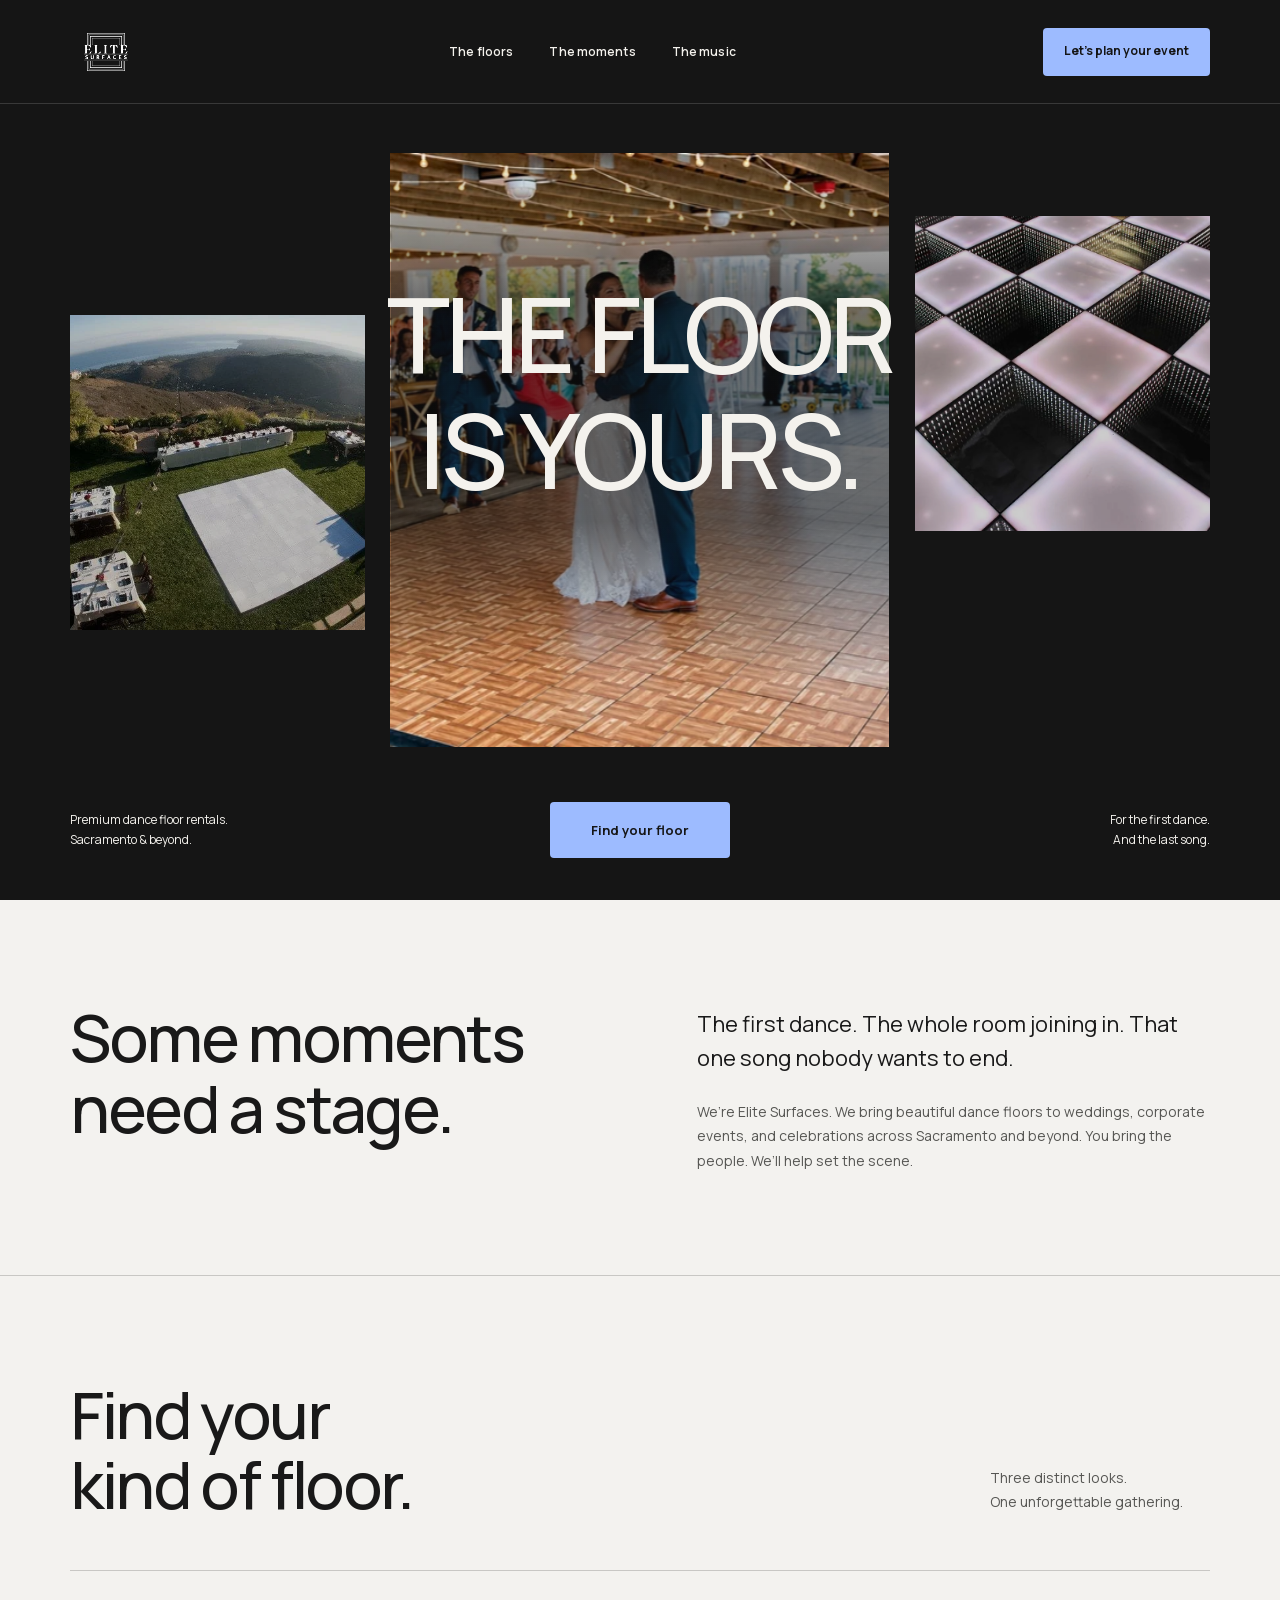
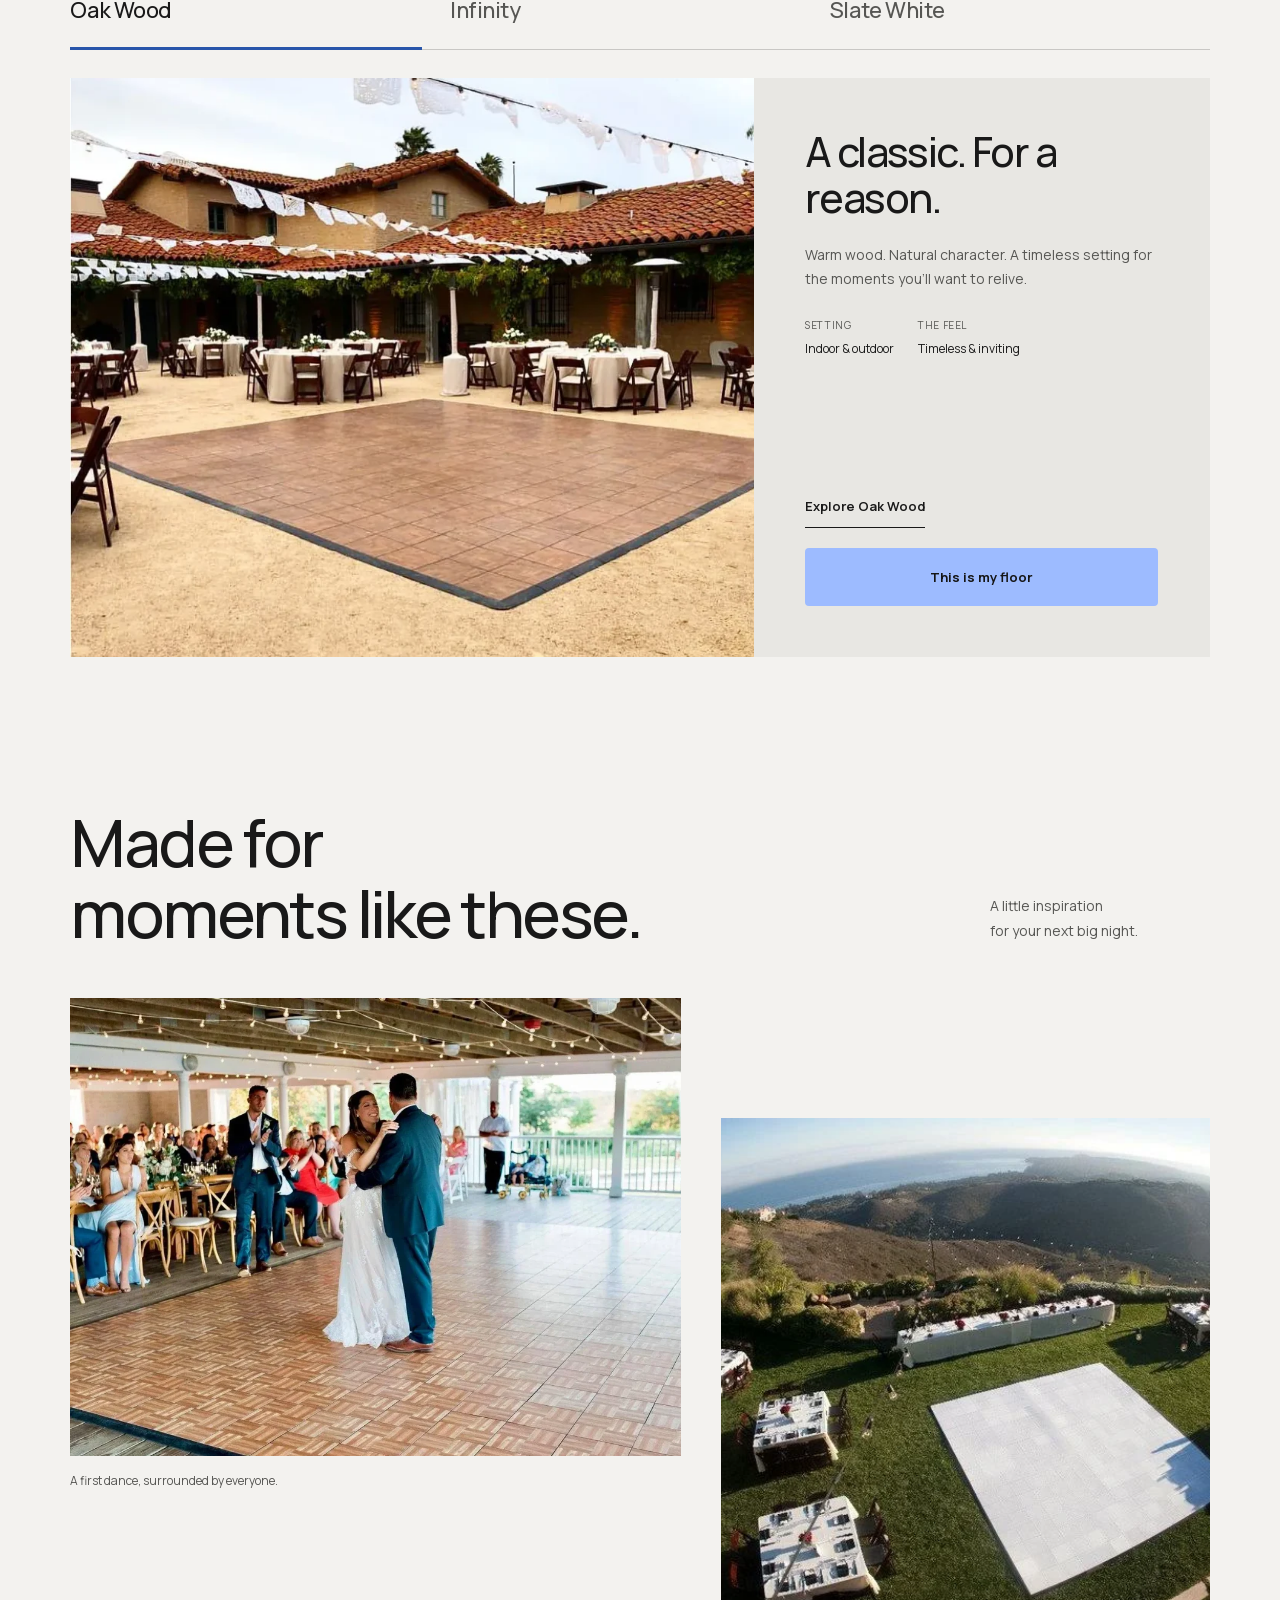
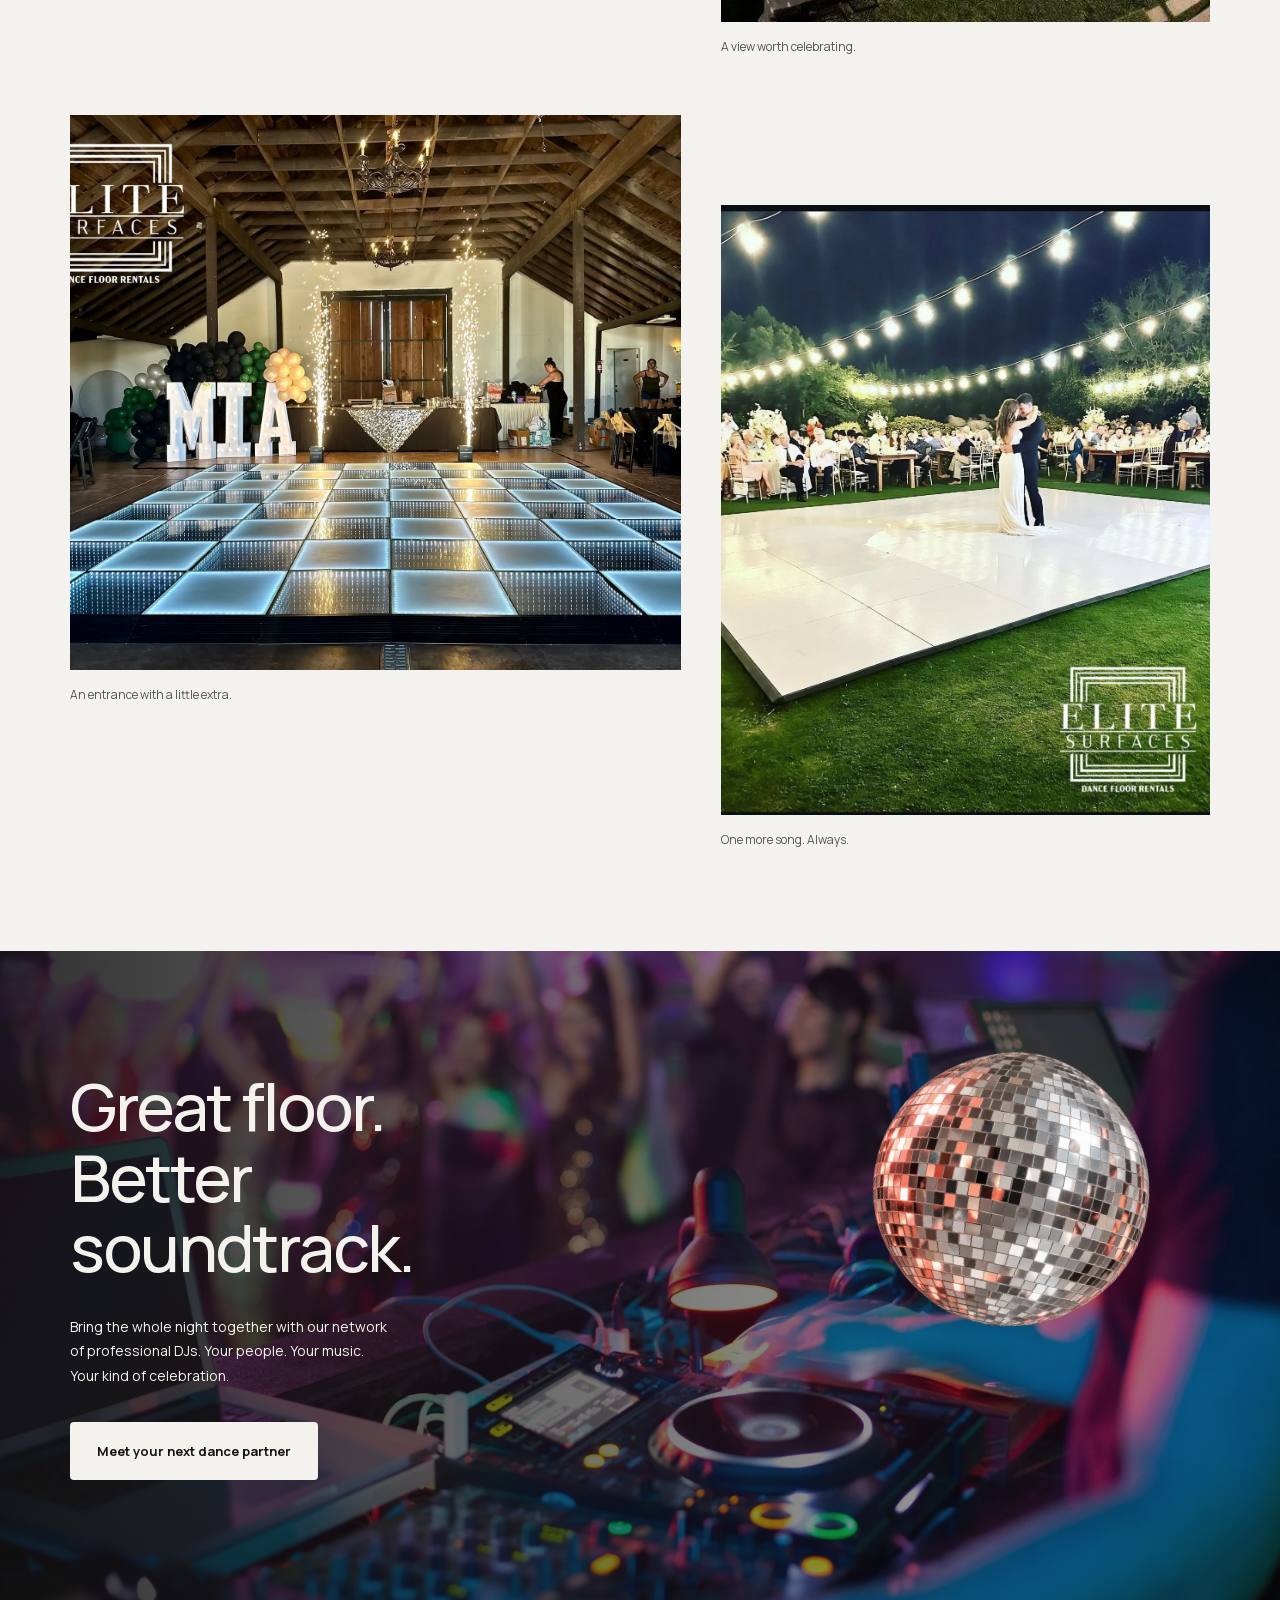
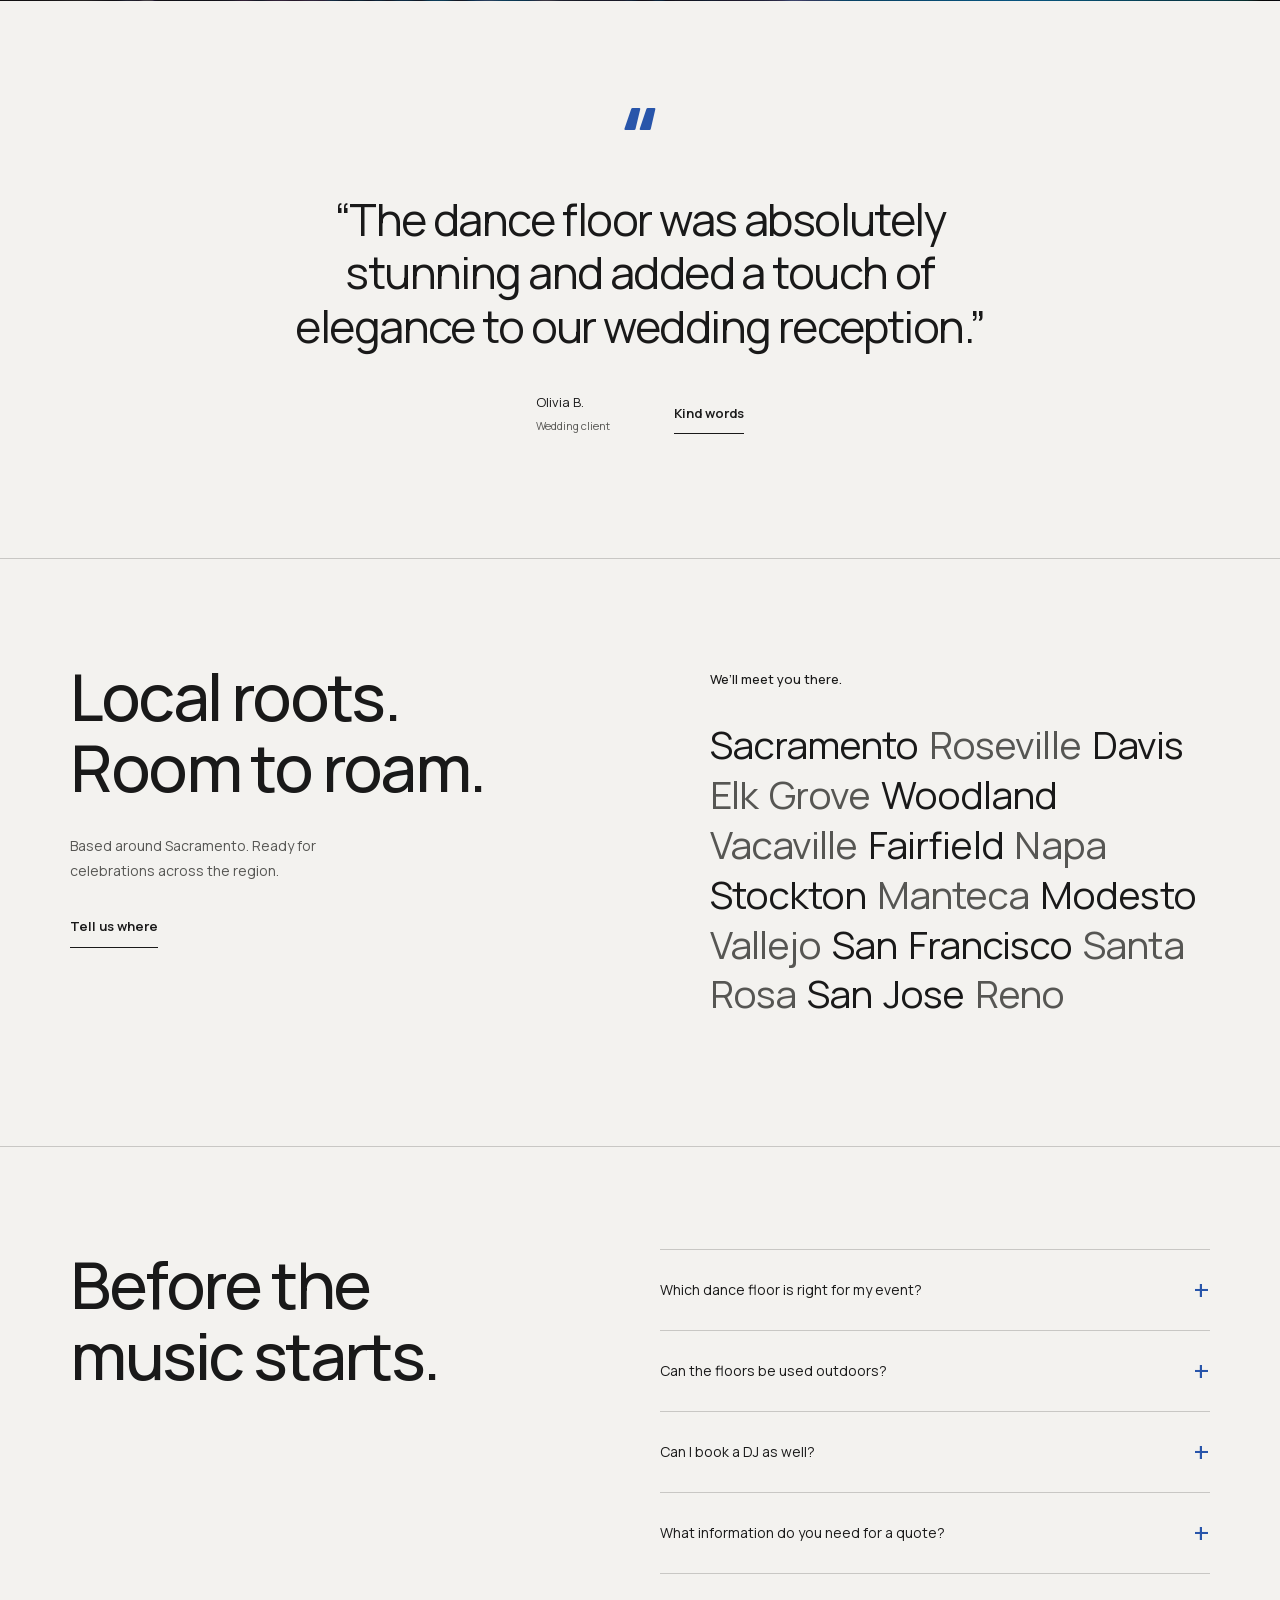
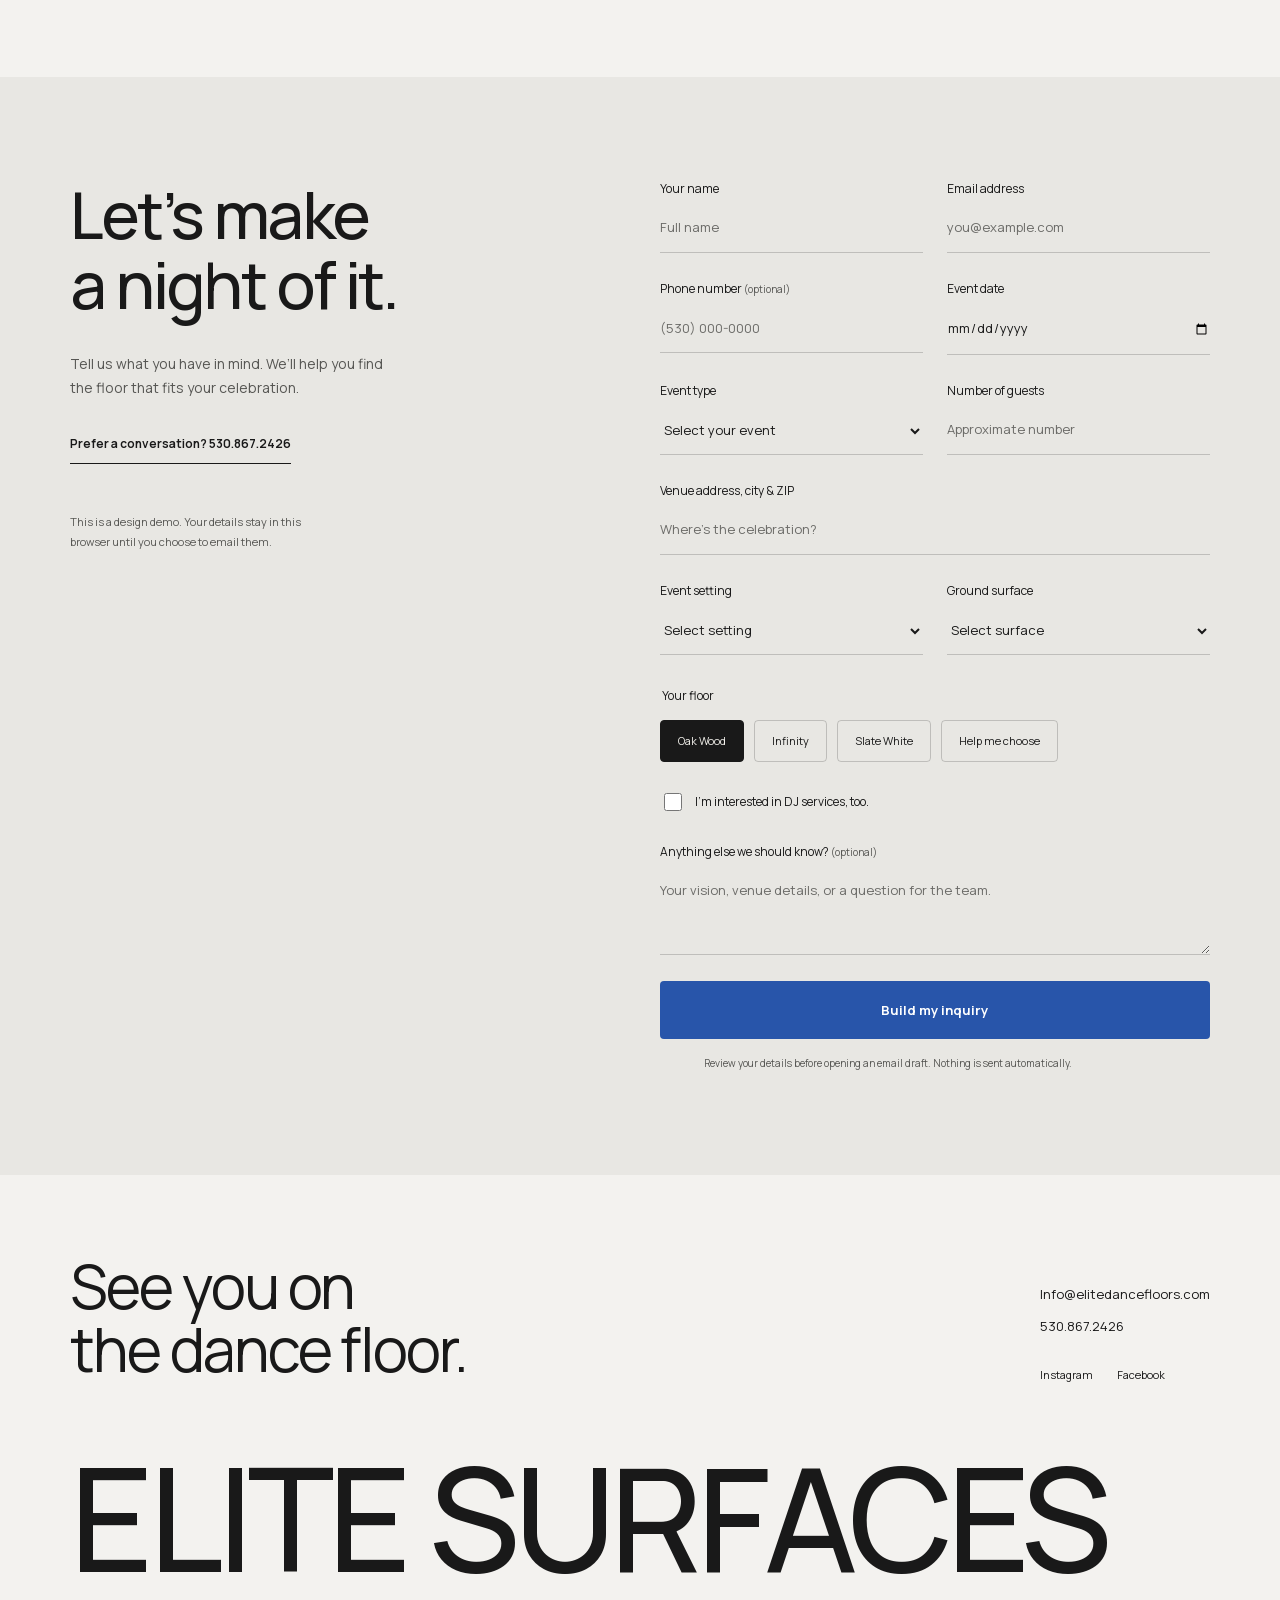
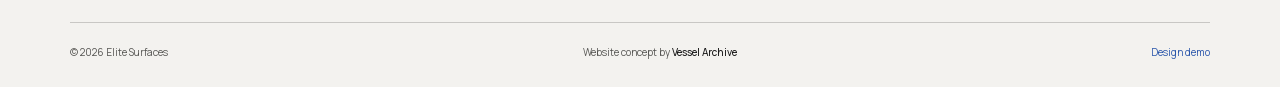
==== commit 737ad721: "Refine Elite demo with event-led photography, blue controls, and responsive hero" ====
--- a/index.html
+++ b/index.html
@@ -1,8 +1,8 @@
-<!doctype html><html lang="en"><head><meta charset="utf-8"><meta name="viewport" content="width=device-width,initial-scale=1"><meta name="color-scheme" content="dark light"><meta name="theme-color" content="#151515"><meta name="robots" content="noindex,nofollow"><title>Good nights start here | Elite Surfaces</title><meta name="description" content="Premium dance floor rentals and DJ services for weddings, corporate events, and celebrations in Sacramento and surrounding areas."><meta property="og:title" content="Good nights start here | Elite Surfaces"><meta property="og:description" content="Premium dance floor rentals and DJ services for weddings, corporate events, and celebrations in Sacramento and surrounding areas."><meta property="og:type" content="website"><link rel="icon" href="./assets/elite-surfaces-logo.svg" type="image/svg+xml"><link rel="preload" href="./assets/barlow-condensed-600.woff2" as="font" type="font/woff2" crossorigin><link rel="preload" href="./assets/manrope-variable.woff2" as="font" type="font/woff2" crossorigin><link rel="stylesheet" href="./styles.css"><script defer src="./app.js"></script></head><body><a class="skip-link" href="#main">Skip to content</a><header class="site-header"><a class="brand" href="./index.html" aria-label="Elite Surfaces home"><img src="./assets/elite-surfaces-logo.svg" width="74" height="74" alt="Elite Surfaces"></a><nav class="desktop-nav" aria-label="Main navigation"><a href="./index.html#floors">The floors</a><a href="./index.html#moments">The moments</a><a href="./Professional_DJs/">The music</a></nav><div class="header-actions"><a class="button small light" href="./request-a-quote/">Let’s plan your event <svg viewBox="0 0 24 24" fill="none" aria-hidden="true"><path d="M7 17 17 7M7 7h10v10" stroke="currentColor" stroke-width="1.6" stroke-linecap="round" stroke-linejoin="round"/></svg></a><button class="menu-toggle" aria-label="Open menu" aria-expanded="false" aria-controls="mobile-nav"><span></span><span></span></button></div><nav id="mobile-nav" class="mobile-nav" aria-label="Mobile navigation" hidden><a href="./index.html#floors">The floors</a><a href="./index.html#moments">The moments</a><a href="./Professional_DJs/">The music</a><a href="./Testimonials/">Kind words</a><a href="./request-a-quote/">Plan your event</a><a href="tel:+15308672426">530.867.2426</a></nav></header><main id="main"><section class="hero"><img class="hero-image" src="./assets/oak-first-dance.webp" width="1138" height="757" fetchpriority="high" alt="A couple sharing their first dance on an oak floor at their wedding reception"><div class="hero-shade"></div><div class="hero-content"><h1><span>Good nights</span><span>start <em>here.</em></span></h1><div class="hero-bottom"><div><p>Premium dance floor rentals.<br>Sacramento & beyond.</p><a class="button coral" href="#floors">Find your floor <svg viewBox="0 0 24 24" fill="none" aria-hidden="true"><path d="M12 4v16m-6-6 6 6 6-6" stroke="currentColor" stroke-width="1.6" stroke-linecap="round" stroke-linejoin="round"/></svg></a></div><p class="hero-signoff">For the first dance.<br>And the last song.</p></div></div></section>
-<section class="intro section"><div class="intro-mark" aria-hidden="true">e.</div><div><h2>Some moments<br>need a <em>stage.</em></h2><div class="intro-copy"><p>The first dance. The whole room joining in. That one song nobody wants to end.</p><p>We’re Elite Surfaces. We bring beautiful dance floors to weddings, corporate events, and celebrations across Sacramento and beyond. You bring the people. We’ll help set the scene.</p></div></div></section>
-<section id="floors" class="section collection"><div class="section-heading"><h2>Find your<br><em>kind of floor.</em></h2><p>Three distinct looks.<br>One unforgettable gathering.</p></div><div class="floor-tabs" role="tablist" aria-label="Explore our dance floors"><button role="tab" id="tab-oak" aria-controls="panel-oak" aria-selected="true" tabindex="0">Oak Wood<span><svg viewBox="0 0 24 24" fill="none" aria-hidden="true"><path d="M7 17 17 7M7 7h10v10" stroke="currentColor" stroke-width="1.6" stroke-linecap="round" stroke-linejoin="round"/></svg></span></button><button role="tab" id="tab-infinity" aria-controls="panel-infinity" aria-selected="false" tabindex="-1">Infinity<span><svg viewBox="0 0 24 24" fill="none" aria-hidden="true"><path d="M7 17 17 7M7 7h10v10" stroke="currentColor" stroke-width="1.6" stroke-linecap="round" stroke-linejoin="round"/></svg></span></button><button role="tab" id="tab-white" aria-controls="panel-white" aria-selected="false" tabindex="-1">Slate White<span><svg viewBox="0 0 24 24" fill="none" aria-hidden="true"><path d="M7 17 17 7M7 7h10v10" stroke="currentColor" stroke-width="1.6" stroke-linecap="round" stroke-linejoin="round"/></svg></span></button></div><div role="tabpanel" id="panel-oak" aria-labelledby="tab-oak" class="floor-panel" ><div class="floor-photo"><img src="./assets/oak-floor.webp" alt="Oak Wood dance floor" width="1200" height="900" loading="lazy"></div><div class="floor-info"><h3>A classic. For a reason.</h3><p>Warm wood. Natural character. A timeless setting for the moments you’ll want to relive.</p><dl><div><dt>Setting</dt><dd>Indoor & outdoor</dd></div><div><dt>The feel</dt><dd>Timeless & inviting</dd></div></dl><a class="text-link" href="./Oak_Dance_Floor/">Explore Oak Wood <svg viewBox="0 0 24 24" fill="none" aria-hidden="true"><path d="M7 17 17 7M7 7h10v10" stroke="currentColor" stroke-width="1.6" stroke-linecap="round" stroke-linejoin="round"/></svg></a><a class="button coral" href="./request-a-quote/?floor=oak">This is my floor <svg viewBox="0 0 24 24" fill="none" aria-hidden="true"><path d="M7 17 17 7M7 7h10v10" stroke="currentColor" stroke-width="1.6" stroke-linecap="round" stroke-linejoin="round"/></svg></a></div></div><div role="tabpanel" id="panel-infinity" aria-labelledby="tab-infinity" class="floor-panel" hidden><div class="floor-photo"><img src="./assets/infinity-floor.webp" alt="Infinity dance floor" width="1200" height="900" loading="lazy"></div><div class="floor-info"><h3>Make an entrance. Into infinity.</h3><p>Mirrored surfaces and LED light create an illusion of endless depth. A floor that becomes part of the show.</p><dl><div><dt>Setting</dt><dd>Indoor only</dd></div><div><dt>The feel</dt><dd>Immersive & electric</dd></div></dl><a class="text-link" href="./infinity_dance_floor/">Explore Infinity <svg viewBox="0 0 24 24" fill="none" aria-hidden="true"><path d="M7 17 17 7M7 7h10v10" stroke="currentColor" stroke-width="1.6" stroke-linecap="round" stroke-linejoin="round"/></svg></a><a class="button coral" href="./request-a-quote/?floor=infinity">This is my floor <svg viewBox="0 0 24 24" fill="none" aria-hidden="true"><path d="M7 17 17 7M7 7h10v10" stroke="currentColor" stroke-width="1.6" stroke-linecap="round" stroke-linejoin="round"/></svg></a></div></div><div role="tabpanel" id="panel-white" aria-labelledby="tab-white" class="floor-panel" hidden><div class="floor-photo"><img src="./assets/white-floor.webp" alt="Slate White dance floor" width="1200" height="900" loading="lazy"></div><div class="floor-info"><h3>Your vision. A clean canvas.</h3><p>A bright, polished finish that lets your whole celebration shine. Effortless with every color palette.</p><dl><div><dt>Setting</dt><dd>Ask about your venue</dd></div><div><dt>The feel</dt><dd>Modern & refined</dd></div></dl><a class="text-link" href="./slate_white_dance_floor/">Explore Slate White <svg viewBox="0 0 24 24" fill="none" aria-hidden="true"><path d="M7 17 17 7M7 7h10v10" stroke="currentColor" stroke-width="1.6" stroke-linecap="round" stroke-linejoin="round"/></svg></a><a class="button coral" href="./request-a-quote/?floor=white">This is my floor <svg viewBox="0 0 24 24" fill="none" aria-hidden="true"><path d="M7 17 17 7M7 7h10v10" stroke="currentColor" stroke-width="1.6" stroke-linecap="round" stroke-linejoin="round"/></svg></a></div></div></section>
-<section id="moments" class="section moments"><div class="section-heading"><h2>Made for<br><em>moments like these.</em></h2><p>A little inspiration<br>for your next big night.</p></div><div class="gallery-grid"><figure class="gallery-item"><button class="gallery-open" data-caption="A first dance, surrounded by everyone." aria-label="Enlarge: A couple dancing on an oak floor at their wedding reception"><img src="./assets/oak-first-dance.webp" alt="A couple dancing on an oak floor at their wedding reception" loading="lazy" width="1200" height="900"><span class="gallery-expand">View image <svg viewBox="0 0 24 24" fill="none" aria-hidden="true"><path d="M7 17 17 7M7 7h10v10" stroke="currentColor" stroke-width="1.6" stroke-linecap="round" stroke-linejoin="round"/></svg></span></button><figcaption>A first dance, surrounded by everyone.</figcaption></figure><figure class="gallery-item"><button class="gallery-open" data-caption="A view worth celebrating." aria-label="Enlarge: A white dance floor at an outdoor reception overlooking the coast"><img src="./assets/white-ocean-view.webp" alt="A white dance floor at an outdoor reception overlooking the coast" loading="lazy" width="1200" height="900"><span class="gallery-expand">View image <svg viewBox="0 0 24 24" fill="none" aria-hidden="true"><path d="M7 17 17 7M7 7h10v10" stroke="currentColor" stroke-width="1.6" stroke-linecap="round" stroke-linejoin="round"/></svg></span></button><figcaption>A view worth celebrating.</figcaption></figure><figure class="gallery-item"><button class="gallery-open" data-caption="An entrance with a little extra." aria-label="Enlarge: An Infinity LED dance floor at an indoor celebration"><img src="./assets/wedding-floor-evening.webp" alt="An Infinity LED dance floor at an indoor celebration" loading="lazy" width="1200" height="900"><span class="gallery-expand">View image <svg viewBox="0 0 24 24" fill="none" aria-hidden="true"><path d="M7 17 17 7M7 7h10v10" stroke="currentColor" stroke-width="1.6" stroke-linecap="round" stroke-linejoin="round"/></svg></span></button><figcaption>An entrance with a little extra.</figcaption></figure><figure class="gallery-item"><button class="gallery-open" data-caption="One more song. Always." aria-label="Enlarge: Newlyweds dancing on a white floor under string lights"><img src="./assets/white-first-dance.webp" alt="Newlyweds dancing on a white floor under string lights" loading="lazy" width="1200" height="900"><span class="gallery-expand">View image <svg viewBox="0 0 24 24" fill="none" aria-hidden="true"><path d="M7 17 17 7M7 7h10v10" stroke="currentColor" stroke-width="1.6" stroke-linecap="round" stroke-linejoin="round"/></svg></span></button><figcaption>One more song. Always.</figcaption></figure></div></section>
-<section class="dj-feature"><img src="./assets/dj-performance.webp" alt="A DJ mixing music for a lively dance floor" width="1920" height="1280" loading="lazy"><div class="dj-shade"></div><div class="dj-copy"><h2>Great floor.<br><em>Better soundtrack.</em></h2><p>Bring the whole night together with our network of professional DJs. Your people. Your music. Your kind of celebration.</p><a class="button light" href="./Professional_DJs/">Meet your next dance partner <svg viewBox="0 0 24 24" fill="none" aria-hidden="true"><path d="M7 17 17 7M7 7h10v10" stroke="currentColor" stroke-width="1.6" stroke-linecap="round" stroke-linejoin="round"/></svg></a></div><img class="disco-accent" src="./assets/disco-ball.png" alt="" width="300" height="300" loading="lazy"></section>
-<section class="testimonial section"><p class="quote-mark" aria-hidden="true">“</p><blockquote>“The dance floor was absolutely stunning and added a touch of elegance to our wedding reception.”</blockquote><div class="testimonial-credit"><span>Olivia B.<br><small>Wedding client</small></span><a class="text-link" href="./Testimonials/">Kind words <svg viewBox="0 0 24 24" fill="none" aria-hidden="true"><path d="M7 17 17 7M7 7h10v10" stroke="currentColor" stroke-width="1.6" stroke-linecap="round" stroke-linejoin="round"/></svg></a></div></section>
-<section class="service-section section"><div class="service-heading"><h2>Local roots.<br><em>Room to roam.</em></h2><p>Based around Sacramento. Ready for celebrations across the region.</p><a class="text-link" href="./request-a-quote/">Tell us where <svg viewBox="0 0 24 24" fill="none" aria-hidden="true"><path d="M7 17 17 7M7 7h10v10" stroke="currentColor" stroke-width="1.6" stroke-linecap="round" stroke-linejoin="round"/></svg></a></div><div class="service-places"><h3>We’ll meet you there.</h3><p>Sacramento <span>Roseville</span> Davis <span>Elk Grove</span> Woodland <span>Vacaville</span> Fairfield <span>Napa</span> Stockton <span>Manteca</span> Modesto <span>Vallejo</span> San Francisco <span>Santa Rosa</span> San Jose <span>Reno</span></p></div></section>
-<section class="faq-section section"><h2>Before the<br><em>music starts.</em></h2><div class="faq-list"><details><summary>Which dance floor is right for my event?<span>+</span></summary><p>Oak Wood brings a classic feel to indoor and outdoor events. Infinity pairs mirrors and LEDs for an indoor experience. Slate White offers a clean, versatile look. Share your venue and vision with the team to choose the best fit.</p></details><details><summary>Can the floors be used outdoors?<span>+</span></summary><p>Oak Wood is available for indoor and outdoor use. Infinity is for indoor use only. Tell us about your venue and ground surface so the team can confirm the right setup for your event.</p></details><details><summary>Can I book a DJ as well?<span>+</span></summary><p>Yes. Elite Surfaces offers a network of professional DJs for weddings, corporate events, and private celebrations. Add DJ services to your inquiry and share the kind of music you have in mind.</p></details><details><summary>What information do you need for a quote?<span>+</span></summary><p>Your event date, location, guest count, preferred floor, and the surface it will sit on. Include any venue requirements or questions so the team can help plan your setup.</p></details></div></section><section id="quote" class="section quote-section"><div class="quote-heading"><h2>Let’s make<br><em>a night of it.</em></h2><p>Tell us what you have in mind. We’ll help you find the floor that fits your celebration.</p><a class="text-link" href="tel:+15308672426">Prefer a conversation? 530.867.2426 <svg viewBox="0 0 24 24" fill="none" aria-hidden="true"><path d="M7 17 17 7M7 7h10v10" stroke="currentColor" stroke-width="1.6" stroke-linecap="round" stroke-linejoin="round"/></svg></a><p class="demo-note">This is a design demo. Your details stay in this browser until you choose to email them.</p></div><form class="quote-form"><div class="form-grid"><label>Your name<input name="name" autocomplete="name" required placeholder="Full name" maxlength="100"></label><label>Email address<input name="email" type="email" autocomplete="email" required placeholder="you@example.com" maxlength="150"></label><label>Phone number <span>(optional)</span><input name="phone" type="tel" autocomplete="tel" placeholder="(530) 000-0000" maxlength="40"></label><label>Event date<input name="date" type="date" required></label><label>Event type<select name="event" required><option value="">Select your event</option><option>Wedding</option><option>Corporate event</option><option>Private party</option><option>Other celebration</option></select></label><label>Number of guests<input name="guests" type="number" min="1" max="100000" step="1" placeholder="Approximate number" required></label><label class="full">Venue address, city & ZIP<input name="venue" autocomplete="street-address" required placeholder="Where’s the celebration?" maxlength="250"></label><label>Event setting<select name="setting" required><option value="">Select setting</option><option>Venue / indoors</option><option>Venue / outdoors</option><option>Private property / indoors</option><option>Private property / outdoors</option></select></label><label>Ground surface<select name="surface" required><option value="">Select surface</option><option>Grass</option><option>Concrete</option><option>Dirt</option><option>Other / not sure</option></select></label></div><fieldset class="floor-choices"><legend>Your floor</legend><label><input type="radio" name="floor" value="Oak Wood" checked><span>Oak Wood</span></label><label><input type="radio" name="floor" value="Infinity"><span>Infinity</span></label><label><input type="radio" name="floor" value="Slate White"><span>Slate White</span></label><label><input type="radio" name="floor" value="Help me choose"><span>Help me choose</span></label></fieldset><p class="field-note" id="floor-note" hidden>Infinity is designed for indoor use only. Choose an indoor setting or another floor.</p><label class="checkbox-label"><input name="dj" type="checkbox"> I’m interested in DJ services, too.</label><label>Anything else we should know? <span>(optional)</span><textarea name="notes" rows="3" maxlength="2000" placeholder="Your vision, venue details, or a question for the team."></textarea></label><button class="button coral form-submit" type="submit">Build my inquiry <svg viewBox="0 0 24 24" fill="none" aria-hidden="true"><path d="M7 17 17 7M7 7h10v10" stroke="currentColor" stroke-width="1.6" stroke-linecap="round" stroke-linejoin="round"/></svg></button><p class="form-hint">Review your details before opening an email draft. Nothing is sent automatically.</p><div class="inquiry-result" tabindex="-1" hidden><h3>Your inquiry is ready.</h3><p>Review it below, then copy it or open your email app to send it to Elite Surfaces.</p><pre class="inquiry-summary"></pre><div class="result-actions"><a class="button coral email-inquiry" href="mailto:Info@elitedancefloors.com">Open email draft <svg viewBox="0 0 24 24" fill="none" aria-hidden="true"><path d="M7 17 17 7M7 7h10v10" stroke="currentColor" stroke-width="1.6" stroke-linecap="round" stroke-linejoin="round"/></svg></a><button type="button" class="button outline copy-inquiry">Copy inquiry</button></div><p class="copy-status" role="status" aria-live="polite"></p></div></form></section></main><footer class="site-footer"><div class="footer-top"><a class="footer-cta" href="./request-a-quote/">See you on<br>the dance floor. <svg viewBox="0 0 24 24" fill="none" aria-hidden="true"><path d="M7 17 17 7M7 7h10v10" stroke="currentColor" stroke-width="1.6" stroke-linecap="round" stroke-linejoin="round"/></svg></a><div class="footer-contact"><a href="mailto:Info@elitedancefloors.com">Info@elitedancefloors.com</a><a href="tel:+15308672426">530.867.2426</a><div class="social-links"><a href="https://www.instagram.com/elitesurfacedancefloors" target="_blank" rel="noopener noreferrer">Instagram <svg viewBox="0 0 24 24" fill="none" aria-hidden="true"><path d="M7 17 17 7M7 7h10v10" stroke="currentColor" stroke-width="1.6" stroke-linecap="round" stroke-linejoin="round"/></svg></a><a href="https://www.facebook.com/joaquin.naranjo.5" target="_blank" rel="noopener noreferrer">Facebook <svg viewBox="0 0 24 24" fill="none" aria-hidden="true"><path d="M7 17 17 7M7 7h10v10" stroke="currentColor" stroke-width="1.6" stroke-linecap="round" stroke-linejoin="round"/></svg></a></div></div></div><p class="footer-wordmark" aria-hidden="true">ELITE SURFACES</p><div class="footer-bottom"><span>© 2026 Elite Surfaces</span><span>Website concept by <strong>Vessel Archive</strong></span><span class="demo-label">Design demo</span></div></footer><dialog class="lightbox" aria-labelledby="lightbox-caption"><button type="button" class="lightbox-close icon-button" aria-label="Close image">Close</button><figure><img id="lightbox-image" alt=""><figcaption id="lightbox-caption"></figcaption></figure><div class="lightbox-controls"><button type="button" class="button outline" data-gallery-step="-1">Previous</button><button type="button" class="button outline" data-gallery-step="1">Next</button></div></dialog></body></html>+<!doctype html><html lang="en"><head><meta charset="utf-8"><meta name="viewport" content="width=device-width,initial-scale=1"><meta name="color-scheme" content="dark light"><meta name="theme-color" content="#151515"><meta name="robots" content="noindex,nofollow"><title>The floor is yours | Elite Surfaces</title><meta name="description" content="Premium dance floor rentals and DJ services for weddings, corporate events, and celebrations in Sacramento and surrounding areas."><meta property="og:title" content="The floor is yours | Elite Surfaces"><meta property="og:description" content="Premium dance floor rentals and DJ services for weddings, corporate events, and celebrations in Sacramento and surrounding areas."><meta property="og:type" content="website"><link rel="icon" href="./assets/elite-surfaces-logo.svg" type="image/svg+xml"><link rel="preload" href="./assets/manrope-variable.woff2" as="font" type="font/woff2" crossorigin><link rel="stylesheet" href="./styles.css"><script defer src="./app.js"></script></head><body><a class="skip-link" href="#main">Skip to content</a><header class="site-header"><a class="brand" href="./index.html" aria-label="Elite Surfaces home"><img src="./assets/elite-surfaces-logo.svg" width="74" height="74" alt="Elite Surfaces"></a><nav class="desktop-nav" aria-label="Main navigation"><a href="./index.html#floors">The floors</a><a href="./index.html#moments">The moments</a><a href="./Professional_DJs/">The music</a></nav><div class="header-actions"><a class="button small light" href="./request-a-quote/">Let’s plan your event </a><button class="menu-toggle" aria-label="Open menu" aria-expanded="false" aria-controls="mobile-nav"><span></span><span></span></button></div><nav id="mobile-nav" class="mobile-nav" aria-label="Mobile navigation" hidden><a href="./index.html#floors">The floors</a><a href="./index.html#moments">The moments</a><a href="./Professional_DJs/">The music</a><a href="./Testimonials/">Kind words</a><a href="./request-a-quote/">Plan your event</a><a href="tel:+15308672426">530.867.2426</a></nav></header><main id="main"><section class="hero"><picture class="hero-media"><source media="(max-width: 767px)" srcset="./assets/hero-mobile-400.webp 400w, ./assets/hero-mobile-576.webp 576w" sizes="72vw" width="576" height="1024"><img class="hero-image" src="./assets/hero-enhanced-1536.webp" srcset="./assets/hero-enhanced-768.webp 768w, ./assets/hero-enhanced-1152.webp 1152w, ./assets/hero-enhanced-1536.webp 1536w" sizes="(max-width: 767px) 72vw, (max-width: 1023px) 47vw, 39vw" width="1536" height="1024" fetchpriority="high" decoding="async" alt="A couple sharing their first dance on an oak floor at their wedding reception"></picture><div class="hero-shade"></div><div class="hero-wing hero-wing-left" aria-hidden="true"><img src="./assets/white-ocean-view.webp" width="720" height="480" alt="" decoding="async"></div><div class="hero-wing hero-wing-right" aria-hidden="true"><img src="./assets/infinity-floor.webp" width="1200" height="800" alt="" decoding="async"></div><div class="hero-content"><h1><span>The floor</span><span>is yours.</span></h1><div class="hero-bottom"><p>Premium dance floor rentals.<br>Sacramento & beyond.</p><a class="button primary" href="#floors">Find your floor</a><p class="hero-signoff">For the first dance.<br>And the last song.</p></div></div></section>
+<section class="intro section"><h2>Some moments<br>need a stage.</h2><div class="intro-copy"><p>The first dance. The whole room joining in. That one song nobody wants to end.</p><p>We’re Elite Surfaces. We bring beautiful dance floors to weddings, corporate events, and celebrations across Sacramento and beyond. You bring the people. We’ll help set the scene.</p></div></section>
+<section id="floors" class="section collection"><div class="section-heading"><h2>Find your<br><em>kind of floor.</em></h2><p>Three distinct looks.<br>One unforgettable gathering.</p></div><div class="floor-tabs" role="tablist" aria-label="Explore our dance floors"><button role="tab" id="tab-oak" aria-controls="panel-oak" aria-selected="true" tabindex="0">Oak Wood</button><button role="tab" id="tab-infinity" aria-controls="panel-infinity" aria-selected="false" tabindex="-1">Infinity</button><button role="tab" id="tab-white" aria-controls="panel-white" aria-selected="false" tabindex="-1">Slate White</button></div><div role="tabpanel" id="panel-oak" aria-labelledby="tab-oak" class="floor-panel" ><div class="floor-photo"><img src="./assets/oak-floor.webp" alt="Oak Wood dance floor" width="1200" height="900" loading="lazy"></div><div class="floor-info"><h3>A classic. For a reason.</h3><p>Warm wood. Natural character. A timeless setting for the moments you’ll want to relive.</p><dl><div><dt>Setting</dt><dd>Indoor & outdoor</dd></div><div><dt>The feel</dt><dd>Timeless & inviting</dd></div></dl><a class="text-link" href="./Oak_Dance_Floor/">Explore Oak Wood </a><a class="button primary" href="./request-a-quote/?floor=oak">This is my floor </a></div></div><div role="tabpanel" id="panel-infinity" aria-labelledby="tab-infinity" class="floor-panel" hidden><div class="floor-photo"><img src="./assets/infinity-floor.webp" alt="Infinity dance floor" width="1200" height="900" loading="lazy"></div><div class="floor-info"><h3>Make an entrance. Into infinity.</h3><p>Mirrored surfaces and LED light create an illusion of endless depth. A floor that becomes part of the show.</p><dl><div><dt>Setting</dt><dd>Indoor only</dd></div><div><dt>The feel</dt><dd>Immersive & electric</dd></div></dl><a class="text-link" href="./infinity_dance_floor/">Explore Infinity </a><a class="button primary" href="./request-a-quote/?floor=infinity">This is my floor </a></div></div><div role="tabpanel" id="panel-white" aria-labelledby="tab-white" class="floor-panel" hidden><div class="floor-photo"><img src="./assets/white-floor.webp" alt="Slate White dance floor" width="1200" height="900" loading="lazy"></div><div class="floor-info"><h3>Your vision. A clean canvas.</h3><p>A bright, polished finish that lets your whole celebration shine. Effortless with every color palette.</p><dl><div><dt>Setting</dt><dd>Ask about your venue</dd></div><div><dt>The feel</dt><dd>Modern & refined</dd></div></dl><a class="text-link" href="./slate_white_dance_floor/">Explore Slate White </a><a class="button primary" href="./request-a-quote/?floor=white">This is my floor </a></div></div></section>
+<section id="moments" class="section moments"><div class="section-heading"><h2>Made for<br><em>moments like these.</em></h2><p>A little inspiration<br>for your next big night.</p></div><div class="gallery-grid"><figure class="gallery-item"><button class="gallery-open" data-caption="A first dance, surrounded by everyone." aria-label="Enlarge: A couple dancing on an oak floor at their wedding reception"><img src="./assets/oak-first-dance.webp" alt="A couple dancing on an oak floor at their wedding reception" loading="lazy" width="1200" height="900"><span class="gallery-expand">View image </span></button><figcaption>A first dance, surrounded by everyone.</figcaption></figure><figure class="gallery-item"><button class="gallery-open" data-caption="A view worth celebrating." aria-label="Enlarge: A white dance floor at an outdoor reception overlooking the coast"><img src="./assets/white-ocean-view.webp" alt="A white dance floor at an outdoor reception overlooking the coast" loading="lazy" width="1200" height="900"><span class="gallery-expand">View image </span></button><figcaption>A view worth celebrating.</figcaption></figure><figure class="gallery-item"><button class="gallery-open" data-caption="An entrance with a little extra." aria-label="Enlarge: An Infinity LED dance floor at an indoor celebration"><img src="./assets/wedding-floor-evening.webp" alt="An Infinity LED dance floor at an indoor celebration" loading="lazy" width="1200" height="900"><span class="gallery-expand">View image </span></button><figcaption>An entrance with a little extra.</figcaption></figure><figure class="gallery-item"><button class="gallery-open" data-caption="One more song. Always." aria-label="Enlarge: Newlyweds dancing on a white floor under string lights"><img src="./assets/white-first-dance.webp" alt="Newlyweds dancing on a white floor under string lights" loading="lazy" width="1200" height="900"><span class="gallery-expand">View image </span></button><figcaption>One more song. Always.</figcaption></figure></div></section>
+<section class="dj-feature"><img src="./assets/dj-performance.webp" alt="A DJ mixing music for a lively dance floor" width="1920" height="1280" loading="lazy"><div class="dj-shade"></div><div class="dj-copy"><h2>Great floor.<br><em>Better soundtrack.</em></h2><p>Bring the whole night together with our network of professional DJs. Your people. Your music. Your kind of celebration.</p><a class="button light" href="./Professional_DJs/">Meet your next dance partner </a></div><img class="disco-accent" src="./assets/disco-ball.webp" alt="" width="300" height="300" loading="lazy"></section>
+<section class="testimonial section"><p class="quote-mark" aria-hidden="true">“</p><blockquote>“The dance floor was absolutely stunning and added a touch of elegance to our wedding reception.”</blockquote><div class="testimonial-credit"><span>Olivia B.<br><small>Wedding client</small></span><a class="text-link" href="./Testimonials/">Kind words </a></div></section>
+<section class="service-section section"><div class="service-heading"><h2>Local roots.<br><em>Room to roam.</em></h2><p>Based around Sacramento. Ready for celebrations across the region.</p><a class="text-link" href="./request-a-quote/">Tell us where </a></div><div class="service-places"><h3>We’ll meet you there.</h3><p>Sacramento <span>Roseville</span> Davis <span>Elk Grove</span> Woodland <span>Vacaville</span> Fairfield <span>Napa</span> Stockton <span>Manteca</span> Modesto <span>Vallejo</span> San Francisco <span>Santa Rosa</span> San Jose <span>Reno</span></p></div></section>
+<section class="faq-section section"><h2>Before the<br><em>music starts.</em></h2><div class="faq-list"><details><summary>Which dance floor is right for my event?<span>+</span></summary><p>Oak Wood brings a classic feel to indoor and outdoor events. Infinity pairs mirrors and LEDs for an indoor experience. Slate White offers a clean, versatile look. Share your venue and vision with the team to choose the best fit.</p></details><details><summary>Can the floors be used outdoors?<span>+</span></summary><p>Oak Wood is available for indoor and outdoor use. Infinity is for indoor use only. Tell us about your venue and ground surface so the team can confirm the right setup for your event.</p></details><details><summary>Can I book a DJ as well?<span>+</span></summary><p>Yes. Elite Surfaces offers a network of professional DJs for weddings, corporate events, and private celebrations. Add DJ services to your inquiry and share the kind of music you have in mind.</p></details><details><summary>What information do you need for a quote?<span>+</span></summary><p>Your event date, location, guest count, preferred floor, and the surface it will sit on. Include any venue requirements or questions so the team can help plan your setup.</p></details></div></section><section id="quote" class="section quote-section"><div class="quote-heading"><h2>Let’s make<br><em>a night of it.</em></h2><p>Tell us what you have in mind. We’ll help you find the floor that fits your celebration.</p><a class="text-link" href="tel:+15308672426">Prefer a conversation? 530.867.2426 </a><p class="demo-note">This is a design demo. Your details stay in this browser until you choose to email them.</p></div><form class="quote-form"><div class="form-grid"><label>Your name<input name="name" autocomplete="name" required placeholder="Full name" maxlength="100"></label><label>Email address<input name="email" type="email" autocomplete="email" required placeholder="you@example.com" maxlength="150"></label><label>Phone number <span>(optional)</span><input name="phone" type="tel" autocomplete="tel" placeholder="(530) 000-0000" maxlength="40"></label><label>Event date<input name="date" type="date" required></label><label>Event type<select name="event" required><option value="">Select your event</option><option>Wedding</option><option>Corporate event</option><option>Private party</option><option>Other celebration</option></select></label><label>Number of guests<input name="guests" type="number" min="1" max="100000" step="1" placeholder="Approximate number" required></label><label class="full">Venue address, city & ZIP<input name="venue" autocomplete="street-address" required placeholder="Where’s the celebration?" maxlength="250"></label><label>Event setting<select name="setting" required><option value="">Select setting</option><option>Venue / indoors</option><option>Venue / outdoors</option><option>Private property / indoors</option><option>Private property / outdoors</option></select></label><label>Ground surface<select name="surface" required><option value="">Select surface</option><option>Grass</option><option>Concrete</option><option>Dirt</option><option>Other / not sure</option></select></label></div><fieldset class="floor-choices"><legend>Your floor</legend><label><input type="radio" name="floor" value="Oak Wood" checked><span>Oak Wood</span></label><label><input type="radio" name="floor" value="Infinity"><span>Infinity</span></label><label><input type="radio" name="floor" value="Slate White"><span>Slate White</span></label><label><input type="radio" name="floor" value="Help me choose"><span>Help me choose</span></label></fieldset><p class="field-note" id="floor-note" hidden>Infinity is designed for indoor use only. Choose an indoor setting or another floor.</p><label class="checkbox-label"><input name="dj" type="checkbox"> I’m interested in DJ services, too.</label><label>Anything else we should know? <span>(optional)</span><textarea name="notes" rows="3" maxlength="2000" placeholder="Your vision, venue details, or a question for the team."></textarea></label><button class="button primary form-submit" type="submit">Build my inquiry </button><p class="form-hint">Review your details before opening an email draft. Nothing is sent automatically.</p><div class="inquiry-result" tabindex="-1" hidden><h3>Your inquiry is ready.</h3><p>Review it below, then copy it or open your email app to send it to Elite Surfaces.</p><pre class="inquiry-summary"></pre><div class="result-actions"><a class="button primary email-inquiry" href="mailto:Info@elitedancefloors.com">Open email draft </a><button type="button" class="button outline copy-inquiry">Copy inquiry</button></div><p class="copy-status" role="status" aria-live="polite"></p></div></form></section></main><footer class="site-footer"><div class="footer-top"><a class="footer-cta" href="./request-a-quote/">See you on<br>the dance floor. </a><div class="footer-contact"><a href="mailto:Info@elitedancefloors.com">Info@elitedancefloors.com</a><a href="tel:+15308672426">530.867.2426</a><div class="social-links"><a href="https://www.instagram.com/elitesurfacedancefloors" target="_blank" rel="noopener noreferrer">Instagram </a><a href="https://www.facebook.com/joaquin.naranjo.5" target="_blank" rel="noopener noreferrer">Facebook </a></div></div></div><p class="footer-wordmark" aria-hidden="true">ELITE SURFACES</p><div class="footer-bottom"><span>© 2026 Elite Surfaces</span><span>Website concept by <strong>Vessel Archive</strong></span><span class="demo-label">Design demo</span></div></footer><dialog class="lightbox" aria-labelledby="lightbox-caption"><button type="button" class="lightbox-close icon-button" aria-label="Close image">Close</button><figure><img id="lightbox-image" alt=""><figcaption id="lightbox-caption"></figcaption></figure><div class="lightbox-controls"><button type="button" class="button outline" data-gallery-step="-1">Previous</button><button type="button" class="button outline" data-gallery-step="1">Next</button></div></dialog></body></html>
--- a/styles.css
+++ b/styles.css
@@ -1,13 +1,113 @@
 @font-face{font-family:Barlow Condensed;src:url('./assets/barlow-condensed-600.woff2') format('woff2');font-weight:600;font-display:swap}@font-face{font-family:Barlow Condensed;src:url('./assets/barlow-condensed-700.woff2') format('woff2');font-weight:700;font-display:swap}@font-face{font-family:Manrope;src:url('./assets/manrope-variable.woff2') format('woff2');font-weight:200 800;font-display:swap}
-:root{--bg:#151515;--panel:#202020;--text:#f4f2ed;--muted:#b6b5b0;--accent:#ff725e;--line:rgba(244,242,237,.18);--pad:clamp(24px,5.5vw,96px);--ease:cubic-bezier(.16,1,.3,1);color-scheme:dark;scroll-behavior:smooth;scroll-padding-top:32px;font-family:Manrope,Arial,sans-serif;font-synthesis:none;background:var(--bg);color:var(--text)}*{box-sizing:border-box}body{margin:0}body:has(dialog[open]){overflow:hidden}button,input,select,textarea{font:inherit}button,a{-webkit-tap-highlight-color:transparent}button{color:inherit}a{color:inherit;text-decoration:none}button{cursor:pointer}img{display:block;max-width:100%;object-fit:cover}svg{width:24px;height:24px;flex-shrink:0}p{line-height:1.75;margin:0 0 24px;max-width:65ch}h1,h2,h3,p,figure{margin-top:0}h1,h2,h3{font-family:Barlow Condensed,'Arial Narrow',sans-serif;font-weight:600;line-height:.98;letter-spacing:-.025em}h1{font-size:clamp(76px,10.7vw,164px);margin-bottom:40px}h2{font-size:clamp(56px,6.5vw,96px);margin-bottom:32px}h3{font-size:clamp(38px,4vw,56px);margin-bottom:22px}h1 em,h2 em{font-style:normal;color:var(--accent)}::selection{background:var(--accent);color:#151515}:focus-visible{outline:2px solid var(--accent);outline-offset:6px}input,textarea{caret-color:var(--accent)}::-webkit-scrollbar{width:9px}::-webkit-scrollbar-track{background:var(--bg)}::-webkit-scrollbar-thumb{background:#555;border:2px solid var(--bg);border-radius:8px}[hidden]{display:none!important}.section{padding:clamp(72px,8vw,128px) var(--pad);max-width:1800px;margin:auto}.button{display:inline-flex;align-items:center;justify-content:center;gap:24px;min-height:58px;padding:16px 26px;border:1px solid transparent;border-radius:999px;font-size:13px;font-weight:700;line-height:1.4;transition:background .25s,color .25s,transform .3s var(--ease);text-align:center;white-space:normal}.button svg{width:20px;height:20px}.button:hover{transform:translateY(-3px)}.button:active{transform:translateY(0) scale(.98)}.button.coral{background:var(--accent);color:#151515}.button.coral:hover{background:#ff9686}.button.light{background:#f4f2ed;color:#151515}.button.light:hover{background:var(--accent)}.button.outline{border-color:var(--line);background:transparent}.button.outline:hover{background:var(--text);color:var(--bg)}.button.small{min-height:48px;padding:12px 20px;font-size:12px;gap:20px}.text-link{display:inline-flex;align-items:center;gap:20px;font-size:13px;font-weight:650;padding:10px 0;border-bottom:1px solid currentColor;line-height:1.5}.text-link svg{width:20px;height:20px;transition:transform .3s var(--ease)}.text-link:hover svg{transform:translate(3px,-3px)}.skip-link{position:fixed;top:-100px;left:20px;z-index:50;background:var(--accent);color:#151515;padding:15px 24px;border-radius:0 0 12px 12px}.skip-link:focus{top:0}.site-header{height:110px;position:absolute;z-index:10;top:0;left:0;right:0;display:flex;align-items:center;justify-content:space-between;padding:16px var(--pad);gap:32px;color:#f4f2ed}.brand{flex-shrink:0}.brand img{width:74px;height:74px;filter:grayscale(1) brightness(1.8);mix-blend-mode:screen}.desktop-nav{display:flex;gap:36px;font-size:12px;font-weight:600;letter-spacing:.01em}.desktop-nav a{position:relative;padding:12px 0}.desktop-nav a:after{content:'';position:absolute;left:0;bottom:4px;width:0;height:1px;background:var(--accent);transition:width .25s}.desktop-nav a:hover:after{width:100%}.header-actions{display:flex;gap:20px;align-items:center}.menu-toggle{display:none;width:46px;height:46px;background:transparent;border:1px solid rgba(244,242,237,.5);border-radius:50%;align-items:center;justify-content:center;flex-direction:column;gap:6px}.menu-toggle span{width:18px;height:1px;background:currentColor;transition:transform .25s}.menu-toggle[aria-expanded=true] span:first-child{transform:translateY(3.5px) rotate(45deg)}.menu-toggle[aria-expanded=true] span:last-child{transform:translateY(-3.5px) rotate(-45deg)}.mobile-nav{position:absolute;left:0;right:0;top:100%;background:#202020;padding:28px var(--pad) 36px;box-shadow:0 24px 40px #0004}.mobile-nav a{display:block;padding:14px 0;border-bottom:1px solid #ffffff24;font-size:18px}
-.hero{position:relative;min-height:780px;height:min(900px,100svh);isolation:isolate;color:#f4f2ed;overflow:hidden}.hero-image,.hero-shade,.dj-shade{position:absolute;inset:0;width:100%;height:100%;z-index:-2}.hero-image{object-position:60% 58%}.hero-shade{z-index:-1;background:linear-gradient(90deg,rgba(12,12,12,.72),rgba(12,12,12,.24) 67%,rgba(12,12,12,.1)),linear-gradient(0deg,rgba(12,12,12,.75),transparent 40%,rgba(12,12,12,.12) 80%)}.hero-content{padding:clamp(170px,19vh,210px) var(--pad) 44px;position:relative;height:100%;display:flex;flex-direction:column;justify-content:space-between;max-width:1800px;margin:auto}.hero h1{font-size:clamp(90px,11.5vw,178px);line-height:.88;max-width:12ch;margin:0 0 40px;letter-spacing:-.025em}.hero h1 span{display:block}.hero h1 span+span{margin-top:8px}.hero h1 em{color:var(--accent)}.hero-bottom{display:flex;justify-content:space-between;gap:32px;align-items:flex-end}.hero-bottom p{font-size:14px;line-height:1.7;margin-bottom:24px}.hero-bottom .hero-signoff{font-size:12px;margin:0 0 10px;text-align:right}.intro{display:grid;grid-template-columns:1fr 2fr;gap:60px;border-bottom:1px solid var(--line)}.intro-mark{font-family:Barlow Condensed;font-size:210px;line-height:.8;color:var(--accent);letter-spacing:-.04em;padding-top:12px}.intro h2{max-width:12ch}.intro-copy{display:grid;grid-template-columns:1fr 1fr;gap:42px;margin-top:40px}.intro-copy p{font-size:14px;color:var(--muted);margin:0}.intro-copy p:first-child{font-size:19px;color:var(--text);line-height:1.6}.section-heading{display:grid;grid-template-columns:1.5fr 1fr;align-items:end;gap:48px;margin-bottom:50px}.section-heading h2{margin:0}.section-heading>p{font-size:14px;margin:0 0 5px;color:var(--muted);justify-self:end;min-width:220px}.floor-tabs{display:grid;grid-template-columns:repeat(3,1fr);border-top:1px solid var(--line);border-bottom:1px solid var(--line);margin-bottom:28px}.floor-tabs button{font-family:Barlow Condensed;font-size:32px;font-weight:600;background:transparent;border:0;padding:24px 0;color:var(--muted);text-align:left;display:flex;justify-content:space-between;gap:16px;align-items:center;position:relative;margin-right:28px}.floor-tabs button:after{content:'';position:absolute;bottom:-1px;height:3px;left:0;width:0;background:var(--accent);transition:width .35s var(--ease)}.floor-tabs button[aria-selected=true]{color:var(--text)}.floor-tabs button[aria-selected=true]:after{width:100%}.floor-tabs button span{display:flex}.floor-tabs button svg{opacity:0;transform:translate(-6px,6px);transition:transform .3s,opacity .3s}.floor-tabs button[aria-selected=true] svg,.floor-tabs button:hover svg{opacity:1;transform:none}.floor-tabs button:last-child{margin-right:0}.floor-panel{display:grid;grid-template-columns:1.5fr 1fr;min-height:530px;background:var(--panel)}.floor-photo{overflow:hidden}.floor-photo img{width:100%;height:100%;min-height:530px;object-position:center;transition:transform 1s var(--ease)}.floor-photo:hover img{transform:scale(1.03)}.floor-info{padding:clamp(28px,4vw,60px);display:flex;flex-direction:column;align-items:flex-start}.floor-info h3{max-width:11ch}.floor-info p{font-size:14px;color:var(--muted);margin-bottom:26px}.floor-info dl{width:100%;font-size:12px;display:flex;gap:24px;margin:0 0 22px;flex-wrap:wrap}.floor-info dt{color:var(--muted);font-size:10px;text-transform:uppercase;letter-spacing:.06em;margin-bottom:8px}.floor-info dd{margin:0}.floor-info>.text-link{margin-top:auto;margin-bottom:20px}.floor-info .button{width:100%}.moments{padding-top:48px}.gallery-grid{display:grid;grid-template-columns:1.25fr 1fr;gap:60px 40px;align-items:start}.gallery-item{margin:0}.gallery-item:nth-child(2){margin-top:120px}.gallery-item:nth-child(4){margin-top:90px}.gallery-item:nth-child(1){margin-bottom:-50px}.gallery-open{display:block;position:relative;overflow:hidden;width:100%;padding:0;background:var(--panel);border:0;text-align:left}.gallery-open img{width:100%;height:100%;aspect-ratio:4/3;transition:transform .8s var(--ease)}.gallery-item:nth-child(2) img{aspect-ratio:1/1.03}.gallery-item:nth-child(3) img{aspect-ratio:1.1}.gallery-item:nth-child(4) img{aspect-ratio:4/5}.gallery-expand{position:absolute;bottom:20px;right:20px;color:#151515;background:#f4f2ed;display:flex;align-items:center;gap:12px;border-radius:999px;padding:12px 16px;font-size:11px;font-weight:700;opacity:0;transform:translateY(10px);transition:.3s var(--ease)}.gallery-open:hover img{transform:scale(1.035)}.gallery-open:hover .gallery-expand,.gallery-open:focus-visible .gallery-expand{opacity:1;transform:none}.gallery-item figcaption{font-size:12px;color:var(--muted);margin-top:16px}.dj-feature{position:relative;isolation:isolate;min-height:650px;display:flex;align-items:center;overflow:hidden;color:#f4f2ed}.dj-feature>img:first-child{position:absolute;inset:0;z-index:-2;width:100%;height:100%;object-position:center 42%}.dj-shade{z-index:-1;background:linear-gradient(90deg,#111d 0%,#1118 55%,#1115 100%)}.dj-copy{padding:90px var(--pad);width:100%;max-width:1800px;margin:auto;position:relative;z-index:1}.dj-copy h2{max-width:12ch}.dj-copy p{font-size:14px;max-width:36ch;margin:24px 0 34px}.dj-feature .disco-accent{position:absolute;width:clamp(160px,24vw,340px);height:auto;right:9%;top:13%;transform:rotate(12deg);pointer-events:none}.testimonial{position:relative;max-width:1400px;text-align:center;padding-top:100px;padding-bottom:120px}.quote-mark{font-family:Barlow Condensed;font-size:100px;color:var(--accent);line-height:.75;max-width:none;margin-bottom:16px}.testimonial blockquote{font-family:Barlow Condensed;font-size:clamp(36px,4.3vw,64px);line-height:1.12;letter-spacing:-.015em;margin:0 auto 38px;max-width:22ch}.testimonial-credit{display:flex;gap:64px;align-items:center;justify-content:center;font-size:13px}.testimonial-credit span{text-align:left;line-height:1.8}.testimonial-credit small{color:var(--muted);font-size:11px}.service-section{display:grid;grid-template-columns:1.1fr 1fr;gap:90px;border-top:1px solid var(--line);border-bottom:1px solid var(--line)}.service-heading p{font-size:14px;max-width:32ch;color:var(--muted)}.service-places{padding-top:8px}.service-places h3{font-family:Manrope;font-size:13px;letter-spacing:0;line-height:1.6;margin-bottom:30px}.service-places p{font-family:Barlow Condensed;font-size:clamp(30px,3.6vw,50px);line-height:1.3;word-spacing:.1em}.service-places p span{color:var(--muted)}.faq-section{display:grid;grid-template-columns:1fr 1.1fr;gap:90px}.faq-list details{border-bottom:1px solid var(--line)}.faq-list details:first-child{border-top:1px solid var(--line)}.faq-list summary{cursor:pointer;list-style:none;display:flex;align-items:center;justify-content:space-between;gap:24px;font-size:14px;line-height:1.6;padding:26px 0}.faq-list summary::-webkit-details-marker{display:none}.faq-list summary span{font-size:28px;line-height:1;color:var(--accent);transition:transform .25s}.faq-list details[open] summary span{transform:rotate(45deg)}.faq-list details p{font-size:13px;color:var(--muted);padding-right:24px;margin-bottom:26px}.quote-section{background:var(--panel);display:grid;grid-template-columns:1fr 1.1fr;gap:90px;max-width:none}.quote-heading p{font-size:14px;max-width:35ch;color:var(--muted)}.quote-heading .text-link{font-size:12px}.quote-heading .demo-note{font-size:11px;max-width:37ch;margin-top:48px;line-height:1.8}.quote-form{max-width:720px;width:100%;justify-self:center}.form-grid{display:grid;grid-template-columns:1fr 1fr;gap:26px 24px}.quote-form label{display:block;font-size:12px;line-height:1.6}.quote-form label>span{color:var(--muted);font-size:10px}.quote-form input:not([type=checkbox],[type=radio]),.quote-form select,.quote-form textarea{width:100%;display:block;border:0;border-bottom:1px solid var(--line);background:transparent;border-radius:0;color:var(--text);padding:13px 0 14px;font-size:13px;line-height:1.5;min-height:48px;margin-top:7px;transition:border-color .2s}.quote-form select{padding-right:24px}.quote-form select option{background:var(--panel);color:var(--text)}.quote-form textarea{resize:vertical;margin-bottom:26px}.quote-form input:focus,.quote-form select:focus,.quote-form textarea:focus{outline:none;border-color:var(--accent)}.quote-form input::placeholder,.quote-form textarea::placeholder{color:var(--muted);opacity:.85}.quote-form .full{grid-column:1/-1}.floor-choices{margin:32px 0 24px;border:0;padding:0;display:flex;gap:10px;flex-wrap:wrap}.floor-choices legend{font-size:12px;margin-bottom:16px}.floor-choices label{position:relative;cursor:pointer}.floor-choices input{position:absolute;opacity:0;width:100%;height:100%;margin:0;cursor:pointer}.floor-choices label span{display:block;padding:11px 17px;border:1px solid var(--line);border-radius:999px;font-size:11px!important;color:var(--text)!important;transition:.2s}.floor-choices input:checked+span{color:#151515!important;background:var(--text);border-color:var(--text)}.floor-choices input:focus-visible+span{outline:2px solid var(--accent);outline-offset:4px}.quote-form .checkbox-label{display:flex;align-items:center;gap:10px;font-size:12px;margin:28px 0}.checkbox-label input{width:18px;height:18px;accent-color:var(--accent)}.form-submit{width:100%}.form-hint{font-size:10px;color:var(--muted);margin:16px 0 0;text-align:center}.field-note{font-size:12px;color:var(--accent);line-height:1.6;margin:0}.inquiry-result{margin-top:32px;border-top:1px solid var(--line);padding-top:32px}.inquiry-result h3{font-size:40px}.inquiry-result p{font-size:13px;color:var(--muted)}.inquiry-summary{font-family:Manrope;font-size:12px;line-height:1.8;background:var(--bg);padding:24px;white-space:pre-wrap;overflow-wrap:anywhere}.result-actions{display:flex;gap:12px;flex-wrap:wrap}.result-actions .button{font-size:11px}.copy-status{margin-top:16px}.site-footer{padding:80px var(--pad) 28px;overflow:hidden}.footer-top{display:flex;justify-content:space-between;gap:48px;align-items:flex-end}.footer-cta{font-family:Barlow Condensed;font-size:clamp(48px,5.5vw,80px);line-height:.98;letter-spacing:-.025em}.footer-cta>svg{width:56px;height:56px;color:var(--accent);vertical-align:middle;margin-left:20px}.footer-contact{display:flex;flex-direction:column;gap:14px;font-size:13px}.social-links{display:flex;gap:24px;margin-top:18px;font-size:11px}.social-links a{display:flex;align-items:center;gap:7px}.social-links svg{width:16px;height:16px}.footer-wordmark{font-family:Barlow Condensed;font-size:clamp(60px,14.2vw,250px);line-height:.9;font-weight:600;letter-spacing:-.025em;white-space:nowrap;margin:70px 0 40px;color:var(--text);max-width:none}.footer-bottom{border-top:1px solid var(--line);padding-top:22px;display:flex;align-items:center;justify-content:space-between;gap:24px;font-size:10px;color:var(--muted)}.footer-bottom strong{font-weight:500;color:var(--text)}.demo-label{color:var(--accent)}.lightbox{max-width:calc(100vw - 40px);width:1100px;max-height:95dvh;border:1px solid #ffffff30;background:#151515;color:#f4f2ed;padding:60px 32px 24px;box-shadow:0 25px 100px #0009}.lightbox::backdrop{background:#000d}.lightbox figure{margin:0}.lightbox figure img{width:100%;max-height:65dvh;object-fit:contain}.lightbox figcaption{margin:18px 0;font-size:13px;text-align:center}.icon-button{background:transparent;border:1px solid #ffffff55;min-height:40px;padding:8px 16px;border-radius:999px;font-size:11px}.lightbox-close{position:absolute;right:20px;top:12px}.lightbox-controls{display:flex;justify-content:center;gap:12px}.lightbox-controls .button{font-size:11px;min-height:40px;padding:10px 20px;border-color:#ffffff50}.detail-hero{position:relative;isolation:isolate;min-height:750px;display:flex;align-items:flex-end;overflow:hidden;color:#f4f2ed}.detail-hero>img{position:absolute;inset:0;z-index:-2;width:100%;height:100%;object-position:center 45%}.detail-hero-content{width:100%;max-width:1800px;padding:175px var(--pad) 70px;margin:auto}.detail-hero h1{font-size:clamp(76px,9.2vw,140px)}.back-link{display:inline-block;font-size:12px;border-bottom:1px solid #fff7;padding:8px 0;margin-bottom:36px}.detail-description{display:grid;grid-template-columns:1fr 1fr;gap:90px}.detail-description h2{max-width:9ch}.detail-description p{font-size:16px;color:var(--muted)}.detail-specs{display:grid;grid-template-columns:1fr 1fr;gap:24px;font-size:14px;margin:36px 0}.detail-specs dt{color:var(--muted);font-size:11px;margin-bottom:10px}.detail-specs dd{margin:0}.detail-gallery{padding-top:0}.detail-gallery>h2{margin-bottom:48px}.detail-gallery-grid{display:grid;grid-template-columns:1fr 1fr;gap:32px}.detail-gallery-grid img{height:520px;aspect-ratio:auto}.other-floors{background:var(--panel)}.other-floors>div{display:grid;grid-template-columns:1fr 1fr;gap:32px}.other-floors img{aspect-ratio:3/2;object-fit:cover;width:100%}.other-floors a>span{display:flex;justify-content:space-between;font-family:Barlow Condensed;font-size:40px;margin-top:20px}.other-floors a:hover>span{color:var(--accent)}.dj-occasions{display:grid;grid-template-columns:1fr 1fr;gap:90px;border-top:1px solid var(--line)}.dj-occasions ul{padding:0;margin:0;list-style:none;font-family:Barlow Condensed;font-size:50px}.dj-occasions li{padding:15px 0;border-bottom:1px solid var(--line)}.page-intro{padding-top:190px;padding-bottom:70px}.page-intro h1{font-size:clamp(80px,9vw,140px);margin:0}.review-page{padding-top:0;display:grid;grid-template-columns:1fr 1fr;gap:70px;align-items:center}.review-page img{max-height:680px;width:100%}.review-page blockquote{font-family:Barlow Condensed;font-size:clamp(40px,4.5vw,66px);line-height:1.1;margin:0 0 32px}.review-page p{font-size:14px}.review-page p span{color:var(--muted)}.review-close{text-align:center;border-top:1px solid var(--line)}.contact-page{padding-top:110px}.contact-page .quote-section{padding-top:75px}.not-found{padding-top:200px;min-height:80svh}
+:root{--bg:#151515;--panel:#202020;--text:#f4f2ed;--muted:#b6b5b0;--accent:#9dbbff;--accent-hover:#bed1ff;--line:rgba(244,242,237,.18);--pad:clamp(24px,5.5vw,96px);--ease:cubic-bezier(.16,1,.3,1);color-scheme:dark;scroll-behavior:smooth;scroll-padding-top:32px;font-family:Manrope,Arial,sans-serif;font-synthesis:none;background:var(--bg);color:var(--text)}*{box-sizing:border-box}body{margin:0}body:has(dialog[open]){overflow:hidden}button,input,select,textarea{font:inherit}button,a{-webkit-tap-highlight-color:transparent}button{color:inherit}a{color:inherit;text-decoration:none}button{cursor:pointer}img{display:block;max-width:100%;object-fit:cover}p{line-height:1.75;margin:0 0 24px;max-width:65ch}h1,h2,h3,p,figure{margin-top:0}h1,h2,h3{font-family:Manrope,Arial,sans-serif;font-weight:500;line-height:1.06;letter-spacing:-.04em}h1{font-size:clamp(76px,10.7vw,164px);margin-bottom:40px}h2{font-size:clamp(56px,6.5vw,96px);margin-bottom:32px}h3{font-size:clamp(38px,4vw,56px);margin-bottom:22px}h1 em,h2 em{font-style:normal;color:inherit}::selection{background:var(--accent);color:#151515}:focus-visible{outline:2px solid var(--accent);outline-offset:6px}input,textarea{caret-color:var(--accent)}::-webkit-scrollbar{width:9px}::-webkit-scrollbar-track{background:var(--bg)}::-webkit-scrollbar-thumb{background:#555;border:2px solid var(--bg);border-radius:8px}[hidden]{display:none!important}.section{padding:clamp(72px,8vw,128px) var(--pad);max-width:1800px;margin:auto}.button{display:inline-flex;align-items:center;justify-content:center;gap:24px;min-height:58px;padding:16px 26px;border:1px solid transparent;border-radius:4px;font-size:13px;font-weight:700;line-height:1.4;transition:background .25s,color .25s,transform .3s var(--ease);text-align:center;white-space:normal}.button:hover{transform:translateY(-3px)}.button:active{transform:translateY(0) scale(.98)}.button.primary{background:var(--accent);color:#151515}.button.primary:hover{background:#bed1ff;color:#151515}.button.light{background:#f4f2ed;color:#151515}.button.light:hover{background:#9dbbff;color:#151515}.button.outline{border-color:var(--line);background:transparent}.button.outline:hover{background:var(--text);color:var(--bg)}.button.small{min-height:48px;padding:12px 20px;font-size:12px;gap:20px}.text-link{display:inline-flex;align-items:center;gap:20px;font-size:13px;font-weight:650;padding:10px 0;border-bottom:1px solid currentColor;line-height:1.5}.skip-link{position:fixed;top:-100px;left:20px;z-index:50;background:var(--accent);color:#151515;padding:15px 24px;border-radius:0 0 12px 12px}.skip-link:focus{top:0}.site-header{height:110px;position:absolute;z-index:10;top:0;left:0;right:0;display:flex;align-items:center;justify-content:space-between;padding:16px var(--pad);gap:32px;color:#f4f2ed}.brand{flex-shrink:0}.brand img{width:74px;height:74px;filter:grayscale(1) brightness(1.8);mix-blend-mode:screen}.desktop-nav{display:flex;gap:36px;font-size:12px;font-weight:600;letter-spacing:.01em}.desktop-nav a{position:relative;padding:12px 0}.desktop-nav a:after{content:'';position:absolute;left:0;bottom:4px;width:0;height:1px;background:var(--accent);transition:width .25s}.desktop-nav a:hover:after{width:100%}.header-actions{display:flex;gap:20px;align-items:center}.menu-toggle{display:none;width:46px;height:46px;background:transparent;border:1px solid rgba(244,242,237,.5);border-radius:50%;align-items:center;justify-content:center;flex-direction:column;gap:6px}.menu-toggle span{width:18px;height:1px;background:currentColor;transition:transform .25s}.menu-toggle[aria-expanded=true] span:first-child{transform:translateY(3.5px) rotate(45deg)}.menu-toggle[aria-expanded=true] span:last-child{transform:translateY(-3.5px) rotate(-45deg)}.mobile-nav{position:absolute;left:0;right:0;top:100%;background:#202020;padding:28px var(--pad) 36px;box-shadow:0 24px 40px #0004}.mobile-nav a{display:block;padding:14px 0;border-bottom:1px solid #ffffff24;font-size:18px}
+.hero{position:relative;min-height:780px;height:min(900px,100svh);isolation:isolate;color:#f4f2ed;overflow:hidden}.hero-image,.hero-shade,.dj-shade{position:absolute;inset:0;width:100%;height:100%;z-index:-2}.hero-image{object-position:60% 58%}.hero-shade{z-index:-1;background:linear-gradient(90deg,rgba(12,12,12,.72),rgba(12,12,12,.24) 67%,rgba(12,12,12,.1)),linear-gradient(0deg,rgba(12,12,12,.75),transparent 40%,rgba(12,12,12,.12) 80%)}.hero-content{padding:clamp(170px,19vh,210px) var(--pad) 44px;position:relative;height:100%;display:flex;flex-direction:column;justify-content:space-between;max-width:1800px;margin:auto}.hero h1{font-size:clamp(90px,11.5vw,178px);line-height:.88;max-width:12ch;margin:0 0 40px;letter-spacing:-.025em}.hero h1 span{display:block}.hero h1 span+span{margin-top:8px}.hero h1 em{color:var(--accent)}.hero-bottom{display:flex;justify-content:space-between;gap:32px;align-items:flex-end}.hero-bottom p{font-size:14px;line-height:1.7;margin-bottom:24px}.hero-bottom .hero-signoff{font-size:12px;margin:0 0 10px;text-align:right}.intro{display:grid;grid-template-columns:1fr 2fr;gap:60px;border-bottom:1px solid var(--line)}.intro h2{max-width:12ch}.intro-copy{display:grid;grid-template-columns:1fr 1fr;gap:42px;margin-top:40px}.intro-copy p{font-size:14px;color:var(--muted);margin:0}.intro-copy p:first-child{font-size:19px;color:var(--text);line-height:1.6}.section-heading{display:grid;grid-template-columns:1.5fr 1fr;align-items:end;gap:48px;margin-bottom:50px}.section-heading h2{margin:0}.section-heading>p{font-size:14px;margin:0 0 5px;color:var(--muted);justify-self:end;min-width:220px}.floor-tabs{display:grid;grid-template-columns:repeat(3,1fr);border-top:1px solid var(--line);border-bottom:1px solid var(--line);margin-bottom:28px}.floor-tabs button{font-family:Barlow Condensed;font-size:32px;font-weight:600;background:transparent;border:0;padding:24px 0;color:var(--muted);text-align:left;display:flex;justify-content:space-between;gap:16px;align-items:center;position:relative;margin-right:28px}.floor-tabs button:after{content:'';position:absolute;bottom:-1px;height:3px;left:0;width:0;background:var(--accent);transition:width .35s var(--ease)}.floor-tabs button[aria-selected=true]{color:var(--text)}.floor-tabs button[aria-selected=true]:after{width:100%}.floor-tabs button span{display:flex}.floor-tabs button:last-child{margin-right:0}.floor-panel{display:grid;grid-template-columns:1.5fr 1fr;min-height:530px;background:var(--panel)}.floor-photo{overflow:hidden}.floor-photo img{width:100%;height:100%;min-height:530px;object-position:center;transition:transform 1s var(--ease)}.floor-photo:hover img{transform:scale(1.03)}.floor-info{padding:clamp(28px,4vw,60px);display:flex;flex-direction:column;align-items:flex-start}.floor-info h3{max-width:11ch}.floor-info p{font-size:14px;color:var(--muted);margin-bottom:26px}.floor-info dl{width:100%;font-size:12px;display:flex;gap:24px;margin:0 0 22px;flex-wrap:wrap}.floor-info dt{color:var(--muted);font-size:10px;text-transform:uppercase;letter-spacing:.06em;margin-bottom:8px}.floor-info dd{margin:0}.floor-info>.text-link{margin-top:auto;margin-bottom:20px}.floor-info .button{width:100%}.moments{padding-top:48px}.gallery-grid{display:grid;grid-template-columns:1.25fr 1fr;gap:60px 40px;align-items:start}.gallery-item{margin:0}.gallery-item:nth-child(2){margin-top:120px}.gallery-item:nth-child(4){margin-top:90px}.gallery-item:nth-child(1){margin-bottom:-50px}.gallery-open{display:block;position:relative;overflow:hidden;width:100%;padding:0;background:var(--panel);border:0;text-align:left}.gallery-open img{width:100%;height:100%;aspect-ratio:4/3;transition:transform .8s var(--ease)}.gallery-item:nth-child(2) img{aspect-ratio:1/1.03}.gallery-item:nth-child(3) img{aspect-ratio:1.1}.gallery-item:nth-child(4) img{aspect-ratio:4/5}.gallery-expand{position:absolute;bottom:20px;right:20px;color:#151515;background:#f4f2ed;display:flex;align-items:center;gap:12px;border-radius:4px;padding:12px 16px;font-size:11px;font-weight:700;opacity:0;transform:translateY(10px);transition:.3s var(--ease)}.gallery-open:hover img{transform:scale(1.035)}.gallery-open:hover .gallery-expand,.gallery-open:focus-visible .gallery-expand{opacity:1;transform:none}.gallery-item figcaption{font-size:12px;color:var(--muted);margin-top:16px}.dj-feature{position:relative;isolation:isolate;min-height:650px;display:flex;align-items:center;overflow:hidden;color:#f4f2ed}.dj-feature>img:first-child{position:absolute;inset:0;z-index:-2;width:100%;height:100%;object-position:center 42%}.dj-shade{z-index:-1;background:linear-gradient(90deg,#111d 0%,#1118 55%,#1115 100%)}.dj-copy{padding:90px var(--pad);width:100%;max-width:1800px;margin:auto;position:relative;z-index:1}.dj-copy h2{max-width:12ch}.dj-copy p{font-size:14px;max-width:36ch;margin:24px 0 34px}.dj-feature .disco-accent{position:absolute;width:clamp(160px,24vw,340px);height:auto;right:9%;top:13%;transform:rotate(12deg);pointer-events:none}.testimonial{position:relative;max-width:1400px;text-align:center;padding-top:100px;padding-bottom:120px}.quote-mark{font-family:Barlow Condensed;font-size:100px;color:var(--accent);line-height:.75;max-width:none;margin-bottom:16px}.testimonial blockquote{font-family:Barlow Condensed;font-size:clamp(36px,4.3vw,64px);line-height:1.12;letter-spacing:-.015em;margin:0 auto 38px;max-width:22ch}.testimonial-credit{display:flex;gap:64px;align-items:center;justify-content:center;font-size:13px}.testimonial-credit span{text-align:left;line-height:1.8}.testimonial-credit small{color:var(--muted);font-size:11px}.service-section{display:grid;grid-template-columns:1.1fr 1fr;gap:90px;border-top:1px solid var(--line);border-bottom:1px solid var(--line)}.service-heading p{font-size:14px;max-width:32ch;color:var(--muted)}.service-places{padding-top:8px}.service-places h3{font-family:Manrope;font-size:13px;letter-spacing:0;line-height:1.6;margin-bottom:30px}.service-places p{font-family:Barlow Condensed;font-size:clamp(30px,3.6vw,50px);line-height:1.3;word-spacing:.1em}.service-places p span{color:var(--muted)}.faq-section{display:grid;grid-template-columns:1fr 1.1fr;gap:90px}.faq-list details{border-bottom:1px solid var(--line)}.faq-list details:first-child{border-top:1px solid var(--line)}.faq-list summary{cursor:pointer;list-style:none;display:flex;align-items:center;justify-content:space-between;gap:24px;font-size:14px;line-height:1.6;padding:26px 0}.faq-list summary::-webkit-details-marker{display:none}.faq-list summary span{font-size:28px;line-height:1;color:var(--accent);transition:transform .25s}.faq-list details[open] summary span{transform:rotate(45deg)}.faq-list details p{font-size:13px;color:var(--muted);padding-right:24px;margin-bottom:26px}.quote-section{background:var(--panel);display:grid;grid-template-columns:1fr 1.1fr;gap:90px;max-width:none}.quote-heading p{font-size:14px;max-width:35ch;color:var(--muted)}.quote-heading .text-link{font-size:12px}.quote-heading .demo-note{font-size:11px;max-width:37ch;margin-top:48px;line-height:1.8}.quote-form{max-width:720px;width:100%;justify-self:center}.form-grid{display:grid;grid-template-columns:1fr 1fr;gap:26px 24px}.quote-form label{display:block;font-size:12px;line-height:1.6}.quote-form label>span{color:var(--muted);font-size:10px}.quote-form input:not([type=checkbox],[type=radio]),.quote-form select,.quote-form textarea{width:100%;display:block;border:0;border-bottom:1px solid var(--line);background:transparent;border-radius:0;color:var(--text);padding:13px 0 14px;font-size:13px;line-height:1.5;min-height:48px;margin-top:7px;transition:border-color .2s}.quote-form select{padding-right:24px}.quote-form select option{background:var(--panel);color:var(--text)}.quote-form textarea{resize:vertical;margin-bottom:26px}.quote-form input:focus,.quote-form select:focus,.quote-form textarea:focus{outline:none;border-color:var(--accent)}.quote-form input::placeholder,.quote-form textarea::placeholder{color:var(--muted);opacity:.85}.quote-form .full{grid-column:1/-1}.floor-choices{margin:32px 0 24px;border:0;padding:0;display:flex;gap:10px;flex-wrap:wrap}.floor-choices legend{font-size:12px;margin-bottom:16px}.floor-choices label{position:relative;cursor:pointer}.floor-choices input{position:absolute;opacity:0;width:100%;height:100%;margin:0;cursor:pointer}.floor-choices label span{display:block;padding:11px 17px;border:1px solid var(--line);border-radius:4px;font-size:11px!important;color:var(--text)!important;transition:.2s}.floor-choices input:checked+span{color:#151515!important;background:var(--text);border-color:var(--text)}.floor-choices input:focus-visible+span{outline:2px solid var(--accent);outline-offset:4px}.quote-form .checkbox-label{display:flex;align-items:center;gap:10px;font-size:12px;margin:28px 0}.checkbox-label input{width:18px;height:18px;accent-color:var(--accent)}.form-submit{width:100%}.form-hint{font-size:10px;color:var(--muted);margin:16px 0 0;text-align:center}.field-note{font-size:12px;color:var(--accent);line-height:1.6;margin:0}.inquiry-result{margin-top:32px;border-top:1px solid var(--line);padding-top:32px}.inquiry-result h3{font-size:40px}.inquiry-result p{font-size:13px;color:var(--muted)}.inquiry-summary{font-family:Manrope;font-size:12px;line-height:1.8;background:var(--bg);padding:24px;white-space:pre-wrap;overflow-wrap:anywhere}.result-actions{display:flex;gap:12px;flex-wrap:wrap}.result-actions .button{font-size:11px}.copy-status{margin-top:16px}.site-footer{padding:80px var(--pad) 28px;overflow:hidden}.footer-top{display:flex;justify-content:space-between;gap:48px;align-items:flex-end}.footer-cta{font-family:Barlow Condensed;font-size:clamp(48px,5.5vw,80px);line-height:.98;letter-spacing:-.025em}.footer-contact{display:flex;flex-direction:column;gap:14px;font-size:13px}.social-links{display:flex;gap:24px;margin-top:18px;font-size:11px}.social-links a{display:flex;align-items:center;gap:7px}.footer-wordmark{font-family:Barlow Condensed;font-size:clamp(60px,14.2vw,250px);line-height:.9;font-weight:600;letter-spacing:-.025em;white-space:nowrap;margin:70px 0 40px;color:var(--text);max-width:none}.footer-bottom{border-top:1px solid var(--line);padding-top:22px;display:flex;align-items:center;justify-content:space-between;gap:24px;font-size:10px;color:var(--muted)}.footer-bottom strong{font-weight:500;color:var(--text)}.demo-label{color:var(--accent)}.lightbox{max-width:calc(100vw - 40px);width:1100px;max-height:95dvh;border:1px solid #ffffff30;background:#151515;color:#f4f2ed;padding:60px 32px 24px;box-shadow:0 25px 100px #0009}.lightbox::backdrop{background:#000d}.lightbox figure{margin:0}.lightbox figure img{width:100%;max-height:65dvh;object-fit:contain}.lightbox figcaption{margin:18px 0;font-size:13px;text-align:center}.icon-button{background:transparent;border:1px solid #ffffff55;min-height:40px;padding:8px 16px;border-radius:4px;font-size:11px}.lightbox-close{position:absolute;right:20px;top:12px}.lightbox-controls{display:flex;justify-content:center;gap:12px}.lightbox-controls .button{font-size:11px;min-height:40px;padding:10px 20px;border-color:#ffffff50}.detail-hero{position:relative;isolation:isolate;min-height:750px;display:flex;align-items:flex-end;overflow:hidden;color:#f4f2ed}.detail-hero>img{position:absolute;inset:0;z-index:-2;width:100%;height:100%;object-position:center 45%}.detail-hero-content{width:100%;max-width:1800px;padding:175px var(--pad) 70px;margin:auto}.detail-hero h1{font-size:clamp(76px,9.2vw,140px)}.back-link{display:inline-block;font-size:12px;border-bottom:1px solid #fff7;padding:8px 0;margin-bottom:36px}.detail-description{display:grid;grid-template-columns:1fr 1fr;gap:90px}.detail-description h2{max-width:9ch}.detail-description p{font-size:16px;color:var(--muted)}.detail-specs{display:grid;grid-template-columns:1fr 1fr;gap:24px;font-size:14px;margin:36px 0}.detail-specs dt{color:var(--muted);font-size:11px;margin-bottom:10px}.detail-specs dd{margin:0}.detail-gallery{padding-top:0}.detail-gallery>h2{margin-bottom:48px}.detail-gallery-grid{display:grid;grid-template-columns:1fr 1fr;gap:32px}.detail-gallery-grid img{height:520px;aspect-ratio:auto}.other-floors{background:var(--panel)}.other-floors>div{display:grid;grid-template-columns:1fr 1fr;gap:32px}.other-floors img{aspect-ratio:3/2;object-fit:cover;width:100%}.other-floors a>span{display:flex;justify-content:space-between;font-family:Barlow Condensed;font-size:40px;margin-top:20px}.other-floors a:hover>span{color:var(--accent)}.dj-occasions{display:grid;grid-template-columns:1fr 1fr;gap:90px;border-top:1px solid var(--line)}.dj-occasions ul{padding:0;margin:0;list-style:none;font-family:Barlow Condensed;font-size:50px}.dj-occasions li{padding:15px 0;border-bottom:1px solid var(--line)}.page-intro{padding-top:190px;padding-bottom:70px}.page-intro h1{font-size:clamp(80px,9vw,140px);margin:0}.review-page{padding-top:0;display:grid;grid-template-columns:1fr 1fr;gap:70px;align-items:center}.review-page img{max-height:680px;width:100%}.review-page blockquote{font-family:Barlow Condensed;font-size:clamp(40px,4.5vw,66px);line-height:1.1;margin:0 0 32px}.review-page p{font-size:14px}.review-page p span{color:var(--muted)}.review-close{text-align:center;border-top:1px solid var(--line)}.contact-page{padding-top:110px}.contact-page .quote-section{padding-top:75px}.not-found{padding-top:200px;min-height:80svh}
 @media(prefers-reduced-motion:no-preference){.hero h1 span{animation:hero-enter 1.1s var(--ease) both}.hero h1 span+span{animation-delay:.14s}.hero-bottom{animation:hero-enter 1.2s .25s var(--ease) both}.floor-panel:not([hidden]) .floor-photo img{animation:floor-enter .6s var(--ease)}.reveal-ready{animation:section-enter .8s var(--ease)}@keyframes hero-enter{from{opacity:.65;transform:translateY(24px)}to{opacity:1;transform:none}}@keyframes section-enter{from{opacity:.65;transform:translateY(20px)}to{opacity:1;transform:none}}@keyframes floor-enter{from{opacity:.65;transform:scale(1.025)}to{opacity:1;transform:scale(1)}}}
 @media(min-width:1600px){.hero-content{padding-top:190px}.hero{height:900px}}
-@media(max-width:1023px){.desktop-nav{gap:24px}.site-header{gap:24px}.hero{min-height:720px;max-height:none}.hero h1{font-size:clamp(90px,13vw,150px)}.intro{grid-template-columns:.5fr 2fr;gap:40px}.intro-mark{font-size:160px}.floor-panel{grid-template-columns:1.2fr 1fr}.floor-info{padding:30px}.floor-photo img{min-height:520px}.floor-info h3{font-size:44px}.service-section,.faq-section,.quote-section{gap:45px}.gallery-grid{gap:50px 28px}.gallery-item:nth-child(2){margin-top:80px}.gallery-item:nth-child(4){margin-top:45px}.dj-feature .disco-accent{right:5%;top:18%;width:230px}.detail-description,.review-page{gap:45px}.footer-wordmark{font-size:14vw}}
-@media(max-width:767px){:root{--pad:24px;scroll-padding-top:20px}.section{padding:72px var(--pad)}h1{font-size:84px}h2{font-size:62px;line-height:1}h3{font-size:44px}.site-header{height:94px;padding:12px 24px;gap:15px}.brand img{width:64px;height:64px}.desktop-nav{display:none}.header-actions{gap:12px}.header-actions .button{padding:10px 16px;min-height:42px;font-size:10px;gap:8px}.header-actions .button svg{width:16px}.menu-toggle{display:flex;flex-shrink:0;width:42px;height:42px}.hero{min-height:740px;height:94svh;max-height:900px}.hero-image{object-position:61% center}.hero-shade{background:linear-gradient(180deg,rgba(12,12,12,.74) 0%,rgba(12,12,12,.7) 48%,rgba(12,12,12,.08) 76%),linear-gradient(0deg,#101010e6,transparent 60%)}.hero-content{padding:175px 24px 38px}.hero h1{font-size:clamp(82px,17.5vw,132px);line-height:.9;margin:0 0 40px}.hero-bottom{align-items:flex-end;gap:14px}.hero-bottom p{font-size:12px}.hero-bottom .hero-signoff{font-size:10px}.hero-bottom .button{font-size:12px;min-height:54px;padding:14px 22px;gap:28px}.intro{grid-template-columns:1fr;gap:30px}.intro-mark{font-size:90px;line-height:.8;padding:0}.intro-copy{grid-template-columns:1fr;gap:20px;margin-top:28px}.intro-copy p:first-child{font-size:20px}.intro-copy p{max-width:48ch}.section-heading{grid-template-columns:1fr;gap:24px;margin-bottom:34px}.section-heading>p{justify-self:start;min-width:0;font-size:13px}.floor-tabs{margin-bottom:20px}.floor-tabs button{font-size:26px;padding:18px 0;margin-right:16px;gap:8px}.floor-tabs button svg{width:18px;height:18px}.floor-panel{grid-template-columns:1fr;min-height:0}.floor-photo img{min-height:0;aspect-ratio:4/3;height:auto;max-height:440px}.floor-info{padding:30px}.floor-info h3{font-size:48px;max-width:11ch}.floor-info p{font-size:14px}.floor-info dl{gap:40px;margin-top:5px}.floor-info .text-link{margin-top:8px}.floor-info .button{margin-top:2px}.moments{padding-top:8px}.gallery-grid{grid-template-columns:1fr;gap:32px}.gallery-item:nth-child(n){margin:0}.gallery-item:nth-child(n) img{aspect-ratio:4/3}.gallery-item:nth-child(3) img{aspect-ratio:4/3}.gallery-item:nth-child(4) img{object-position:center 42%}.gallery-expand{opacity:1;transform:none;bottom:14px;right:14px;font-size:10px;padding:10px 13px}.gallery-item figcaption{font-size:11px;margin-top:12px}.dj-feature{min-height:680px;align-items:flex-end}.dj-copy{padding:85px 24px 60px}.dj-copy h2{font-size:62px;max-width:10ch}.dj-copy p{font-size:13px;max-width:32ch}.dj-shade{background:linear-gradient(0deg,#111e,#1117 80%)}.dj-feature .disco-accent{width:170px;right:10px;top:15px;opacity:.95}.dj-feature>img:first-child{object-position:65%}.testimonial{padding:80px 30px}.testimonial blockquote{font-size:42px;max-width:21ch}.testimonial-credit{gap:36px}.testimonial-credit .text-link{font-size:11px}.quote-mark{font-size:80px}.service-section,.faq-section,.quote-section{grid-template-columns:1fr;gap:42px}.service-places{padding-top:8px}.service-places p{font-size:38px;line-height:1.35}.service-places h3{margin-bottom:20px}.faq-section h2{margin-bottom:0}.faq-list summary{font-size:13px}.quote-section{gap:40px}.quote-heading h2{font-size:72px}.quote-heading .demo-note{margin-top:24px;max-width:45ch}.form-grid{gap:24px 18px}.quote-form label{font-size:11px}.quote-form label>span{font-size:9px}.quote-form input:not([type=checkbox],[type=radio]),.quote-form select,.quote-form textarea{font-size:16px}.quote-form input::placeholder{font-size:12px}.quote-form select{font-size:13px}.floor-choices{gap:8px}.floor-choices label span{padding:10px 14px}.site-footer{padding:64px 24px 24px}.footer-top{flex-direction:column;align-items:flex-start;gap:40px}.footer-cta{font-size:60px}.footer-cta>svg{width:40px;height:40px;margin-left:16px}.footer-contact{font-size:13px;gap:14px}.footer-wordmark{font-size:13.6vw;margin:52px 0 26px}.footer-bottom{flex-wrap:wrap;gap:18px;font-size:9px;line-height:1.6}.footer-bottom span:nth-child(2){order:3;flex-basis:100%}.footer-bottom .demo-label{margin-left:auto}.lightbox{padding:60px 15px 22px;max-width:calc(100vw - 24px)}.lightbox figure img{max-height:60dvh}.lightbox figcaption{font-size:11px}.detail-hero{min-height:700px}.detail-hero-content{padding:170px 24px 55px}.detail-hero h1{font-size:clamp(72px,15.5vw,120px);line-height:.96}.detail-hero>img{object-position:60% center}.detail-description{grid-template-columns:1fr;gap:20px}.detail-description h2{max-width:11ch}.detail-description p{font-size:14px}.detail-specs{font-size:13px;gap:28px}.detail-gallery{padding-top:0}.detail-gallery-grid{grid-template-columns:1fr;gap:24px}.detail-gallery-grid img{height:auto;aspect-ratio:4/3}.other-floors>div{grid-template-columns:1fr;gap:35px}.other-floors h2{font-size:58px}.other-floors a>span{font-size:36px}.dj-occasions{grid-template-columns:1fr;gap:20px}.dj-occasions ul{font-size:40px}.page-intro{padding-top:160px;padding-bottom:60px}.page-intro h1{font-size:80px}.review-page{padding-top:0;grid-template-columns:1fr;gap:36px}.review-page img{max-height:450px}.review-page blockquote{font-size:44px}.contact-page{padding-top:94px}.contact-page .quote-section{padding-top:60px}.not-found{padding-top:160px}}
+@media(max-width:1023px){.desktop-nav{gap:24px}.site-header{gap:24px}.hero{min-height:720px;max-height:none}.hero h1{font-size:clamp(90px,13vw,150px)}.intro{grid-template-columns:.5fr 2fr;gap:40px}.floor-panel{grid-template-columns:1.2fr 1fr}.floor-info{padding:30px}.floor-photo img{min-height:520px}.floor-info h3{font-size:44px}.service-section,.faq-section,.quote-section{gap:45px}.gallery-grid{gap:50px 28px}.gallery-item:nth-child(2){margin-top:80px}.gallery-item:nth-child(4){margin-top:45px}.dj-feature .disco-accent{right:5%;top:18%;width:230px}.detail-description,.review-page{gap:45px}.footer-wordmark{font-size:14vw}}
+@media(max-width:767px){:root{--pad:24px;scroll-padding-top:20px}.section{padding:72px var(--pad)}h1{font-size:84px}h2{font-size:62px;line-height:1}h3{font-size:44px}.site-header{height:94px;padding:12px 24px;gap:15px}.brand img{width:64px;height:64px}.desktop-nav{display:none}.header-actions{gap:12px}.header-actions .button{padding:10px 16px;min-height:42px;font-size:10px;gap:8px}.menu-toggle{display:flex;flex-shrink:0;width:42px;height:42px}.hero{min-height:740px;height:94svh;max-height:900px}.hero-image{object-position:61% center}.hero-shade{background:linear-gradient(180deg,rgba(12,12,12,.74) 0%,rgba(12,12,12,.7) 48%,rgba(12,12,12,.08) 76%),linear-gradient(0deg,#101010e6,transparent 60%)}.hero-content{padding:175px 24px 38px}.hero h1{font-size:clamp(82px,17.5vw,132px);line-height:.9;margin:0 0 40px}.hero-bottom{align-items:flex-end;gap:14px}.hero-bottom p{font-size:12px}.hero-bottom .hero-signoff{font-size:10px}.hero-bottom .button{font-size:12px;min-height:54px;padding:14px 22px;gap:28px}.intro{grid-template-columns:1fr;gap:30px}.intro-copy{grid-template-columns:1fr;gap:20px;margin-top:28px}.intro-copy p:first-child{font-size:20px}.intro-copy p{max-width:48ch}.section-heading{grid-template-columns:1fr;gap:24px;margin-bottom:34px}.section-heading>p{justify-self:start;min-width:0;font-size:13px}.floor-tabs{margin-bottom:20px}.floor-tabs button{font-size:26px;padding:18px 0;margin-right:16px;gap:8px}.floor-panel{grid-template-columns:1fr;min-height:0}.floor-photo img{min-height:0;aspect-ratio:4/3;height:auto;max-height:440px}.floor-info{padding:30px}.floor-info h3{font-size:48px;max-width:11ch}.floor-info p{font-size:14px}.floor-info dl{gap:40px;margin-top:5px}.floor-info .text-link{margin-top:8px}.floor-info .button{margin-top:2px}.moments{padding-top:8px}.gallery-grid{grid-template-columns:1fr;gap:32px}.gallery-item:nth-child(n){margin:0}.gallery-item:nth-child(n) img{aspect-ratio:4/3}.gallery-item:nth-child(3) img{aspect-ratio:4/3}.gallery-item:nth-child(4) img{object-position:center 42%}.gallery-expand{opacity:1;transform:none;bottom:14px;right:14px;font-size:10px;padding:10px 13px}.gallery-item figcaption{font-size:11px;margin-top:12px}.dj-feature{min-height:680px;align-items:flex-end}.dj-copy{padding:85px 24px 60px}.dj-copy h2{font-size:62px;max-width:10ch}.dj-copy p{font-size:13px;max-width:32ch}.dj-shade{background:linear-gradient(0deg,#111e,#1117 80%)}.dj-feature .disco-accent{width:170px;right:10px;top:15px;opacity:.95}.dj-feature>img:first-child{object-position:65%}.testimonial{padding:80px 30px}.testimonial blockquote{font-size:42px;max-width:21ch}.testimonial-credit{gap:36px}.testimonial-credit .text-link{font-size:11px}.quote-mark{font-size:80px}.service-section,.faq-section,.quote-section{grid-template-columns:1fr;gap:42px}.service-places{padding-top:8px}.service-places p{font-size:38px;line-height:1.35}.service-places h3{margin-bottom:20px}.faq-section h2{margin-bottom:0}.faq-list summary{font-size:13px}.quote-section{gap:40px}.quote-heading h2{font-size:72px}.quote-heading .demo-note{margin-top:24px;max-width:45ch}.form-grid{gap:24px 18px}.quote-form label{font-size:11px}.quote-form label>span{font-size:9px}.quote-form input:not([type=checkbox],[type=radio]),.quote-form select,.quote-form textarea{font-size:16px}.quote-form input::placeholder{font-size:12px}.quote-form select{font-size:13px}.floor-choices{gap:8px}.floor-choices label span{padding:10px 14px}.site-footer{padding:64px 24px 24px}.footer-top{flex-direction:column;align-items:flex-start;gap:40px}.footer-cta{font-size:60px}.footer-contact{font-size:13px;gap:14px}.footer-wordmark{font-size:13.6vw;margin:52px 0 26px}.footer-bottom{flex-wrap:wrap;gap:18px;font-size:9px;line-height:1.6}.footer-bottom span:nth-child(2){order:3;flex-basis:100%}.footer-bottom .demo-label{margin-left:auto}.lightbox{padding:60px 15px 22px;max-width:calc(100vw - 24px)}.lightbox figure img{max-height:60dvh}.lightbox figcaption{font-size:11px}.detail-hero{min-height:700px}.detail-hero-content{padding:170px 24px 55px}.detail-hero h1{font-size:clamp(72px,15.5vw,120px);line-height:.96}.detail-hero>img{object-position:60% center}.detail-description{grid-template-columns:1fr;gap:20px}.detail-description h2{max-width:11ch}.detail-description p{font-size:14px}.detail-specs{font-size:13px;gap:28px}.detail-gallery{padding-top:0}.detail-gallery-grid{grid-template-columns:1fr;gap:24px}.detail-gallery-grid img{height:auto;aspect-ratio:4/3}.other-floors>div{grid-template-columns:1fr;gap:35px}.other-floors h2{font-size:58px}.other-floors a>span{font-size:36px}.dj-occasions{grid-template-columns:1fr;gap:20px}.dj-occasions ul{font-size:40px}.page-intro{padding-top:160px;padding-bottom:60px}.page-intro h1{font-size:80px}.review-page{padding-top:0;grid-template-columns:1fr;gap:36px}.review-page img{max-height:450px}.review-page blockquote{font-size:44px}.contact-page{padding-top:94px}.contact-page .quote-section{padding-top:60px}.not-found{padding-top:160px}}
 @media(max-width:374px){:root{--pad:20px}.site-header{padding:12px 20px}.header-actions .button{font-size:9px;gap:4px;padding:10px 12px}.hero-content{padding-left:20px;padding-right:20px}.hero h1{font-size:78px}.hero-bottom .hero-signoff{display:none}h2{font-size:54px}.floor-tabs button{font-size:23px;gap:2px;margin-right:8px}.floor-info{padding:25px}.form-grid{grid-template-columns:1fr}.footer-cta{font-size:52px}}
 @media(prefers-reduced-motion:reduce){:root{scroll-behavior:auto}*,*:before,*:after{animation:none!important;transition:none!important}}
 /* The source brand is dark. Light preference keeps image stages cinematic while making reading surfaces paper white. */
-@media(prefers-color-scheme:light){:root{--bg:#f3f2ef;--panel:#e8e7e3;--text:#191919;--muted:#565653;--accent:#b93322;--line:rgba(25,25,25,.2);color-scheme:light}.hero,.detail-hero,.dj-feature{--accent:#ff725e}.button.coral{background:#ff725e;color:#151515}.site-header{background:#151515}.hero .site-header{background:transparent}.brand img{mix-blend-mode:screen}.floor-choices input:checked+span{color:#f4f2ed!important}.quote-section .button.coral{background:#b93322;color:#fff}.quote-section .button.coral:hover{background:#952619}.contact-page,.page-intro,.not-found{border-top:1px solid transparent}.lightbox .button{color:#f4f2ed}.lightbox .button:hover{color:#151515;background:#f4f2ed}.skip-link{color:#fff}.footer-bottom .demo-label{color:#b93322}}
+@media(prefers-color-scheme:light){:root{--bg:#f3f2ef;--panel:#e8e7e3;--text:#191919;--muted:#565653;--accent:#2855aa;--accent-hover:#3869c5;--line:rgba(25,25,25,.2);color-scheme:light}.hero,.detail-hero,.dj-feature{--accent:#9dbbff}.button.primary{background:#9dbbff;color:#151515}.site-header{background:#151515}.hero .site-header{background:transparent}.brand img{mix-blend-mode:screen}.floor-choices input:checked+span{color:#f4f2ed!important}.quote-section .button.primary{background:#2855aa;color:#fff}.quote-section .button.primary:hover{background:#3869c5}.contact-page,.page-intro,.not-found{border-top:1px solid transparent}.lightbox .button{color:#f4f2ed}.lightbox .button:hover{color:#151515;background:#f4f2ed}.skip-link{color:#fff}.footer-bottom .demo-label{color:#2855aa}}
 
 .quote-heading h1{font-size:clamp(56px,6.5vw,96px);margin-bottom:32px;line-height:1}@media(max-width:767px){.quote-heading h1{font-size:72px}}
+
+/* Event editorial direction: framed photography, open typography, and blue action states. */
+.button,.button.small,.text-link,.hero-bottom .button{gap:0}
+.text-link{transition:color .25s,border-color .25s}
+.text-link:hover{color:var(--accent)}
+h2{font-size:clamp(44px,5.1vw,74px);line-height:1.08;letter-spacing:-.04em}
+h3{font-size:clamp(30px,3.2vw,46px);line-height:1.12}
+.site-header{--accent:#9dbbff;--accent-hover:#bed1ff;height:104px;border-bottom:1px solid #ffffff26;background:#151515;color:#f4f2ed}
+.site-header .button.light{background:var(--accent);color:#151515}
+.site-header .button.light:hover{background:var(--accent-hover)}
+.brand img{width:72px;height:72px}
+.hero{min-height:820px;height:min(940px,100svh);background:#151515;color:#f4f2ed}
+.hero-media{position:absolute;display:block;width:39%;max-width:560px;height:66%;top:17%;left:50%;transform:translateX(-50%);overflow:hidden;z-index:-2;background:#292929}
+.hero-image{position:static;display:block;width:100%;height:100%;object-fit:cover;object-position:55% center}
+.hero-shade{inset:17% auto auto 50%;transform:translateX(-50%);width:39%;max-width:560px;height:66%;background:linear-gradient(180deg,transparent,#1119 24%,#1119 62%,transparent 88%);z-index:-1}
+.hero-wing{position:absolute;width:23%;max-width:330px;height:35%;z-index:-2;overflow:hidden;background:#292929}
+.hero-wing img{width:100%;height:100%;object-fit:cover;filter:brightness(.8)}
+.hero-wing-left{left:var(--pad);top:35%}
+.hero-wing-left img{object-position:60% center}
+.hero-wing-right{right:var(--pad);top:24%}
+.hero-wing-right img{object-position:60% center}
+.hero-content{padding:0 var(--pad);display:block}
+.hero h1{position:absolute;top:31%;left:0;width:100%;max-width:none;margin:0;text-align:center;font-family:Manrope,Arial,sans-serif;font-size:clamp(74px,8.2vw,122px);font-weight:500;line-height:1.03;letter-spacing:-.04em;text-transform:uppercase;color:#f4f2ed}
+.hero h1 span{display:block;white-space:nowrap}
+.hero h1 span+span{margin-top:8px}
+.hero h1 em{color:inherit}
+.hero-bottom{position:absolute;left:var(--pad);right:var(--pad);bottom:42px;display:grid;grid-template-columns:1fr auto 1fr;gap:32px;align-items:center}
+.hero-bottom p{margin:0;font-size:12px;line-height:1.7}
+.hero-bottom .button{min-width:180px;min-height:56px}
+.hero-bottom .hero-signoff{justify-self:end;margin:0;font-size:12px}
+.intro{grid-template-columns:1fr 1fr;gap:10%;align-items:start}
+.intro h2{max-width:13ch;margin:0}
+.intro-copy{grid-template-columns:1fr;gap:24px;margin:0;padding-top:5px;max-width:530px}
+.intro-copy p:first-child{font-size:22px;line-height:1.55}
+.floor-tabs button{font-family:Manrope,Arial,sans-serif;font-size:22px;font-weight:500;letter-spacing:-.02em}
+.floor-info h3{font-size:clamp(32px,3.2vw,46px);max-width:14ch}
+.floor-info dl{gap:24px}
+.testimonial blockquote{font-family:Manrope,Arial,sans-serif;font-size:clamp(30px,3.5vw,48px);line-height:1.2;letter-spacing:-.035em;max-width:28ch}
+.service-places p{font-family:Manrope,Arial,sans-serif;font-size:clamp(26px,3vw,40px);letter-spacing:-.025em}
+.footer-cta{font-family:Manrope,Arial,sans-serif;font-size:clamp(40px,4.7vw,68px);line-height:1.06;letter-spacing:-.035em}
+.footer-wordmark{font-family:Manrope,Arial,sans-serif;font-size:11.3vw;font-weight:500;letter-spacing:-.04em}
+.detail-hero h1{font-size:clamp(68px,8vw,118px);line-height:1.02}
+.detail-description h2{max-width:12ch}
+.other-floors a>span{font-family:Manrope,Arial,sans-serif;font-size:30px;letter-spacing:-.02em}
+.dj-occasions ul{font-family:Manrope,Arial,sans-serif;font-size:38px;letter-spacing:-.025em}
+.review-page blockquote{font-family:Manrope,Arial,sans-serif;font-size:clamp(30px,3.5vw,48px);line-height:1.2;letter-spacing:-.035em}
+.quote-heading h1,.quote-heading h2{font-size:clamp(48px,5.1vw,74px);line-height:1.08}
+@media(prefers-reduced-motion:no-preference){
+ .hero-media,.hero-wing{animation:frame-reveal 1.6s var(--ease) both}
+ .hero-wing-left{animation-delay:.1s}.hero-wing-right{animation-delay:.2s}
+ @keyframes frame-reveal{from{clip-path:inset(8% 0 8% 0);opacity:.6}to{clip-path:inset(0);opacity:1}}
+}
+@media(max-width:1023px){
+ .hero{min-height:780px;height:90svh;max-height:940px}
+ .hero-media,.hero-shade{width:47%;height:61%;top:20%}
+ .hero-wing{width:23%;height:29%}.hero-wing-left{top:36%;left:24px}.hero-wing-right{top:27%;right:24px}
+ .hero h1{font-size:clamp(74px,8.8vw,100px);top:35%}
+ .hero-content{padding:0 var(--pad)}
+ .hero-bottom{bottom:35px;gap:24px}
+ .hero-bottom p,.hero-bottom .hero-signoff{font-size:11px}
+ .hero-bottom .button{min-width:155px}
+ .floor-info h3{font-size:36px}.floor-tabs button{font-size:20px}
+}
+@media(max-width:767px){
+ .site-header{height:90px;padding:12px 24px}.brand img{width:60px;height:60px}
+ .header-actions .button{min-height:44px;font-size:10px;padding:10px 14px}
+ .menu-toggle{width:44px;height:44px}
+ .hero{height:94svh;min-height:700px;max-height:840px}
+ .hero-media,.hero-shade{width:72%;height:56%;top:19%;max-width:none}
+ .hero-wing{width:28%;height:25%;max-width:none}
+ .hero-wing-left{left:-9%;top:34%}.hero-wing-right{right:-9%;top:26%}
+ .hero h1{font-size:clamp(43px,10.8vw,80px);top:35%;letter-spacing:-.04em;line-height:1.08;padding:0 12px}
+ .hero h1 span+span{margin-top:5px}
+ .hero-bottom{bottom:32px;left:24px;right:24px;grid-template-columns:1fr auto;gap:18px;align-items:center}
+ .hero-bottom .button{min-width:132px;min-height:52px;font-size:11px;padding:14px 18px}
+ .hero-bottom p{font-size:12px;line-height:1.7}
+ .hero-bottom .hero-signoff{display:none}
+ h2{font-size:46px;line-height:1.1}h3{font-size:36px}
+ .intro{grid-template-columns:1fr;gap:32px}.intro h2{max-width:13ch}
+ .intro-copy p:first-child{font-size:20px}
+ .section-heading{gap:22px}
+ .floor-tabs button{font-size:16px;margin-right:12px;padding:20px 0}
+ .floor-info h3{font-size:36px;max-width:14ch}
+ .dj-copy h2{font-size:46px;max-width:12ch}.dj-copy{padding:80px 24px 50px}
+ .testimonial blockquote{font-size:30px;line-height:1.25}.testimonial{padding:72px 24px}
+ .service-places p{font-size:29px;line-height:1.5}
+ .footer-cta{font-size:42px}.footer-wordmark{font-size:11.2vw}
+ .detail-hero h1{font-size:clamp(54px,11vw,82px);line-height:1.04}
+ .detail-description h2{max-width:13ch}.other-floors h2{font-size:44px}
+ .quote-heading h1,.quote-heading h2{font-size:48px;line-height:1.1}
+ .page-intro h1{font-size:60px}.review-page blockquote{font-size:32px}
+ .dj-occasions ul{font-size:30px}
+}
+@media(max-width:374px){
+ :root{--pad:20px}.site-header{padding:12px 20px;gap:10px}.header-actions{gap:8px}.header-actions .button{font-size:9px;padding:10px 12px}
+ .hero h1{font-size:39px}.hero-bottom{left:20px;right:20px;gap:12px}.hero-bottom .button{min-width:115px;padding:14px;font-size:10px}.hero-bottom p{font-size:11px}
+ h2{font-size:40px}.floor-tabs button{font-size:14px;margin-right:8px}
+ .footer-cta{font-size:36px}.quote-heading h1,.quote-heading h2{font-size:44px}
+}
+@media(max-height:650px) and (min-width:768px){.hero{min-height:740px}}
